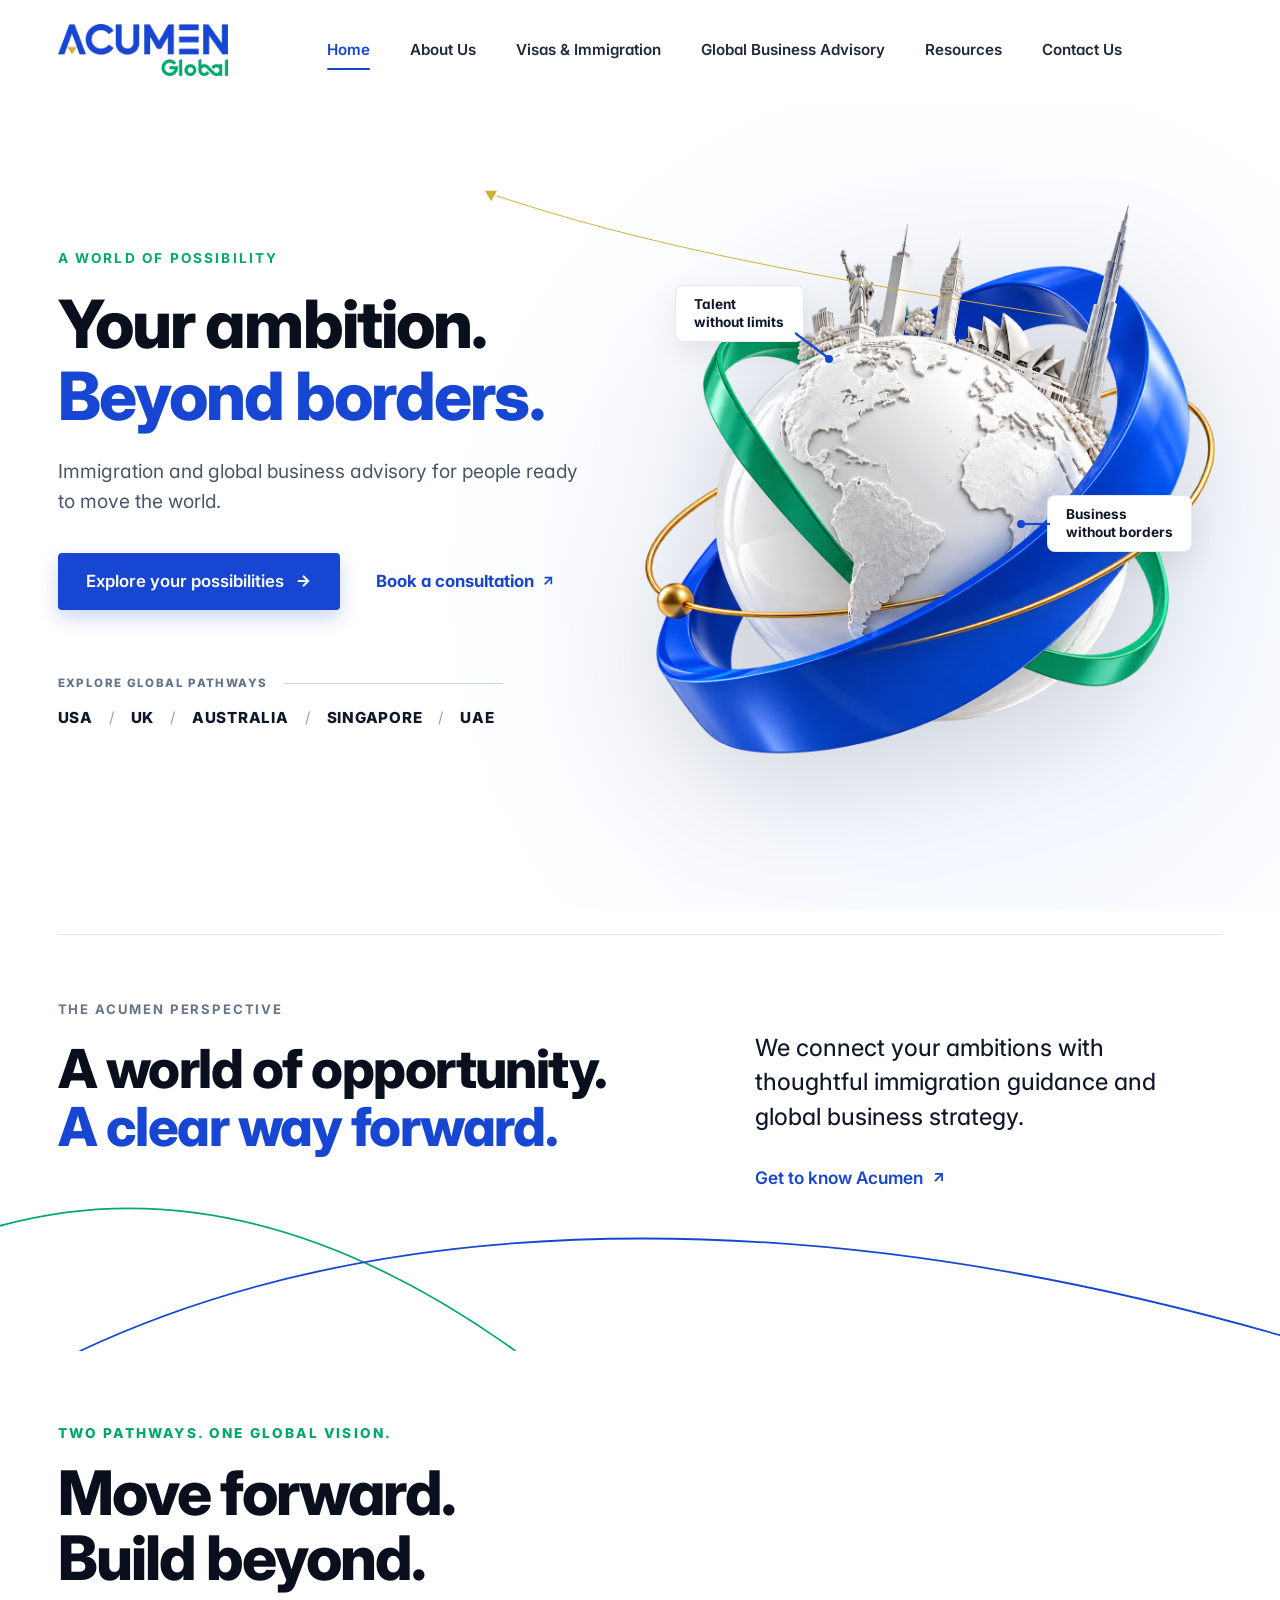
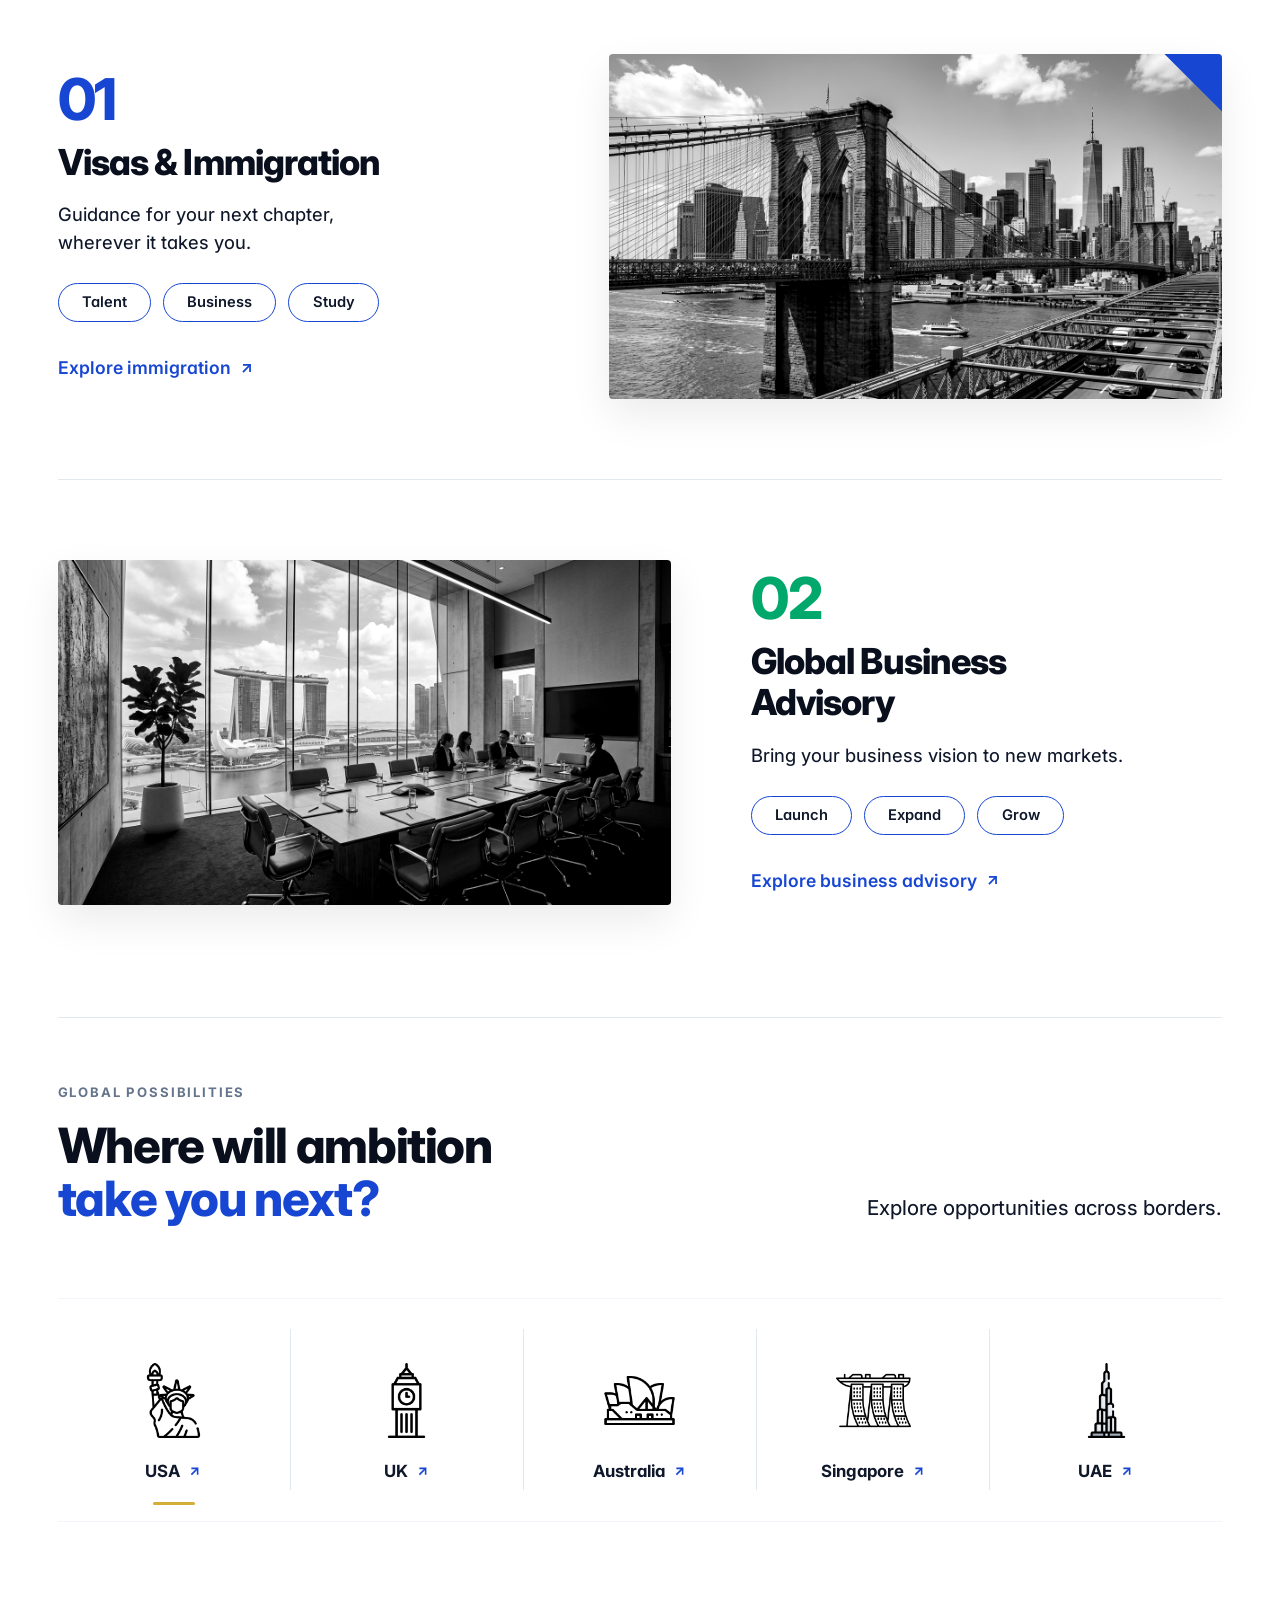
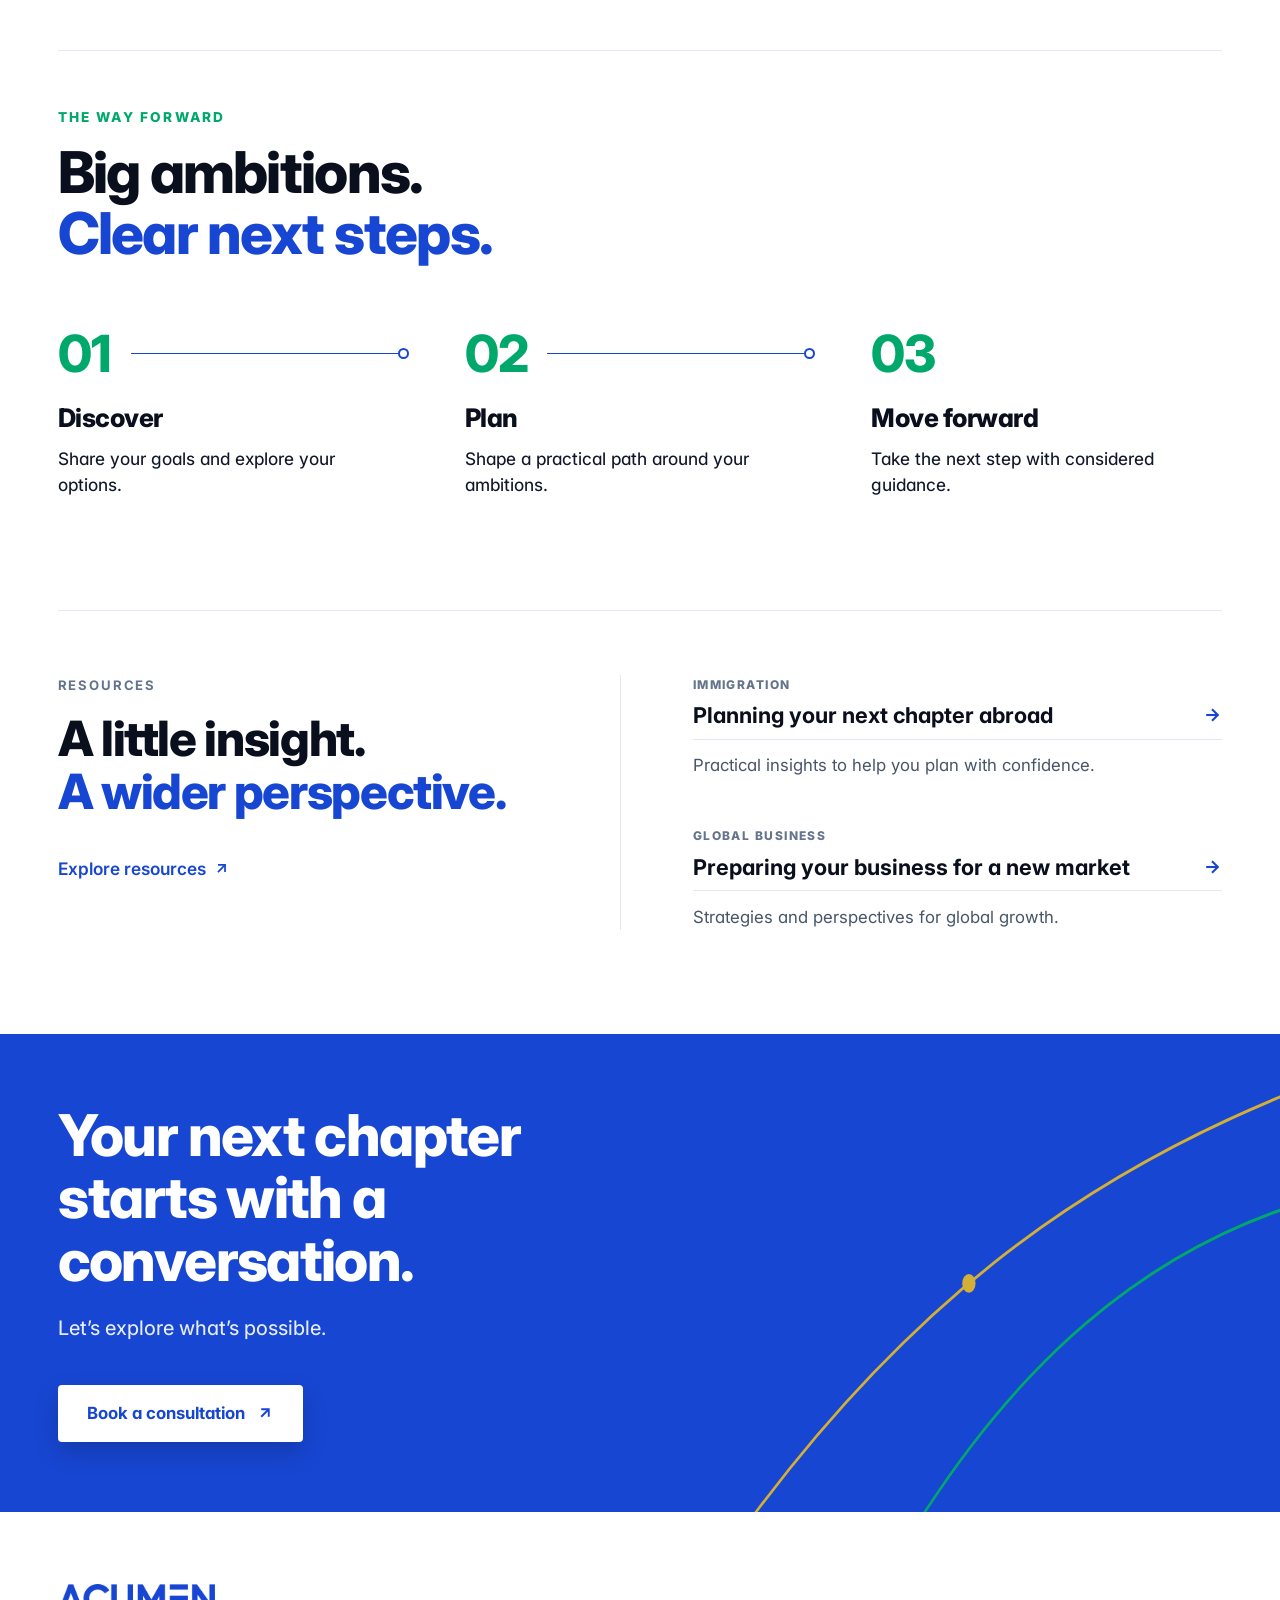
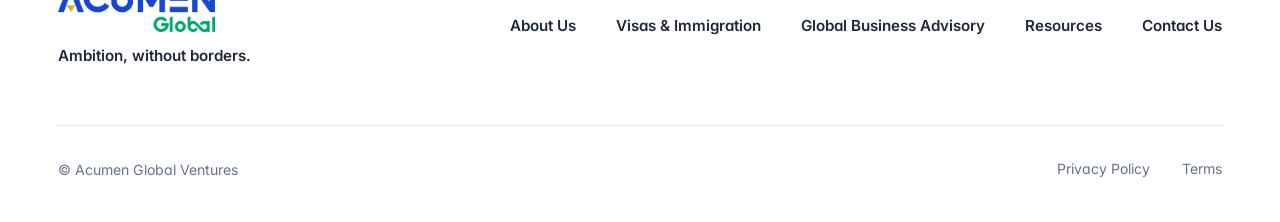
==== index.html @ ffa3aa0e "Complete Visas & Immigration page, About page, and website assets" ====
<!DOCTYPE html>
<html lang="en">
<head>
  <meta charset="UTF-8">
  <meta name="viewport" content="width=device-width, initial-scale=1.0">
  <title>ACUMEN Global | Premium Visa, Immigration & Global Business Advisory</title>
  <meta name="description" content="Acumen Global provides elite immigration law counsel, residency by investment, corporate mobility, and international business expansion advisory across 45+ countries.">
  <meta name="keywords" content="Acumen Global, global immigration, golden visa, investor visa, corporate relocation, international business advisory, company incorporation">
  
  <!-- Favicon -->
  <link rel="icon" type="image/svg+xml" href="logo-primary-2026-09-17.png">
  
  <!-- Stylesheets -->
  <link rel="stylesheet" href="css/style.css">
  <link rel="stylesheet" href="css/components.css">
  <link rel="stylesheet" href="css/responsive.css">
</head>
<body>

  <!-- Main Navigation Header -->
  <header class="navbar">
    <div class="container nav-container">
      <a href="index.html" class="brand-logo" aria-label="Acumen Global Home">
        <img src="logo-primary-2026-09-17.png" alt="ACUMEN Global Logo" width="180" height="52">
      </a>

      <nav class="nav-menu" aria-label="Primary Navigation">
        <a href="index.html" class="nav-link active">Home</a>
        <a href="about.html" class="nav-link">About Us</a>
        <a href="visas.html" class="nav-link">Visas & Immigration</a>
        <a href="business.html" class="nav-link">Global Business Advisory</a>
        <a href="resources.html" class="nav-link">Resources</a>
        <a href="contact.html" class="nav-link">Contact Us</a>
      </nav>

      <button class="mobile-toggle" aria-label="Open Mobile Menu">
        <svg viewBox="0 0 24 24" fill="none" stroke="currentColor" stroke-width="2"><line x1="3" y1="12" x2="21" y2="12"/><line x1="3" y1="6" x2="21" y2="6"/><line x1="3" y1="18" x2="21" y2="18"/></svg>
      </button>
    </div>
  </header>

  <!-- Mobile Navigation Drawer -->
  <div class="mobile-drawer-overlay"></div>
  <aside class="mobile-drawer" aria-label="Mobile Navigation Drawer">
    <div>
      <div class="mobile-drawer-header">
        <img src="logo-primary-2026-09-17.png" alt="Acumen Global" style="height: 42px;">
        <button class="mobile-drawer-close" aria-label="Close Menu" style="background:none; border:none; cursor:pointer; font-size: 1.5rem;">✕</button>
      </div>
      <nav class="mobile-nav-links">
        <a href="index.html" class="mobile-nav-link active">Home</a>
        <a href="about.html" class="mobile-nav-link">About Us</a>
        <a href="visas.html" class="mobile-nav-link">Visas & Immigration</a>
        <a href="business.html" class="mobile-nav-link">Global Business Advisory</a>
        <a href="resources.html" class="mobile-nav-link">Resources (Blog & FAQ)</a>
        <a href="contact.html" class="mobile-nav-link">Contact Us</a>
      </nav>
    </div>
    <div>
      <a href="visas.html#assessment" class="btn btn-outline btn-block" style="margin-bottom: 0.75rem;">Check Eligibility</a>
      <button class="btn btn-primary btn-block" data-modal-target="modal-consultation">Book Consultation</button>
    </div>
  </aside>

  <!-- HERO SECTION (EXACT REFERENCE REPLICA) -->
  <section class="hero-exact">
    <div class="container">
      <div class="hero-exact-grid">
        
        <!-- Left Content -->
        <div class="hero-left-content">
          <span class="hero-tagline-kicker">A WORLD OF POSSIBILITY</span>
          
          <h1 class="hero-main-heading">
            Your ambition.<br>
            <span class="text-blue">Beyond borders.</span>
          </h1>
          
          <p class="hero-subtext">
            Immigration and global business advisory for people ready to move the world.
          </p>

          <div class="hero-buttons-row">
            <a href="visas.html" class="btn-hero-solid">
              Explore your possibilities
              <svg viewBox="0 0 24 24" fill="none" stroke="currentColor" stroke-width="2.5"><path d="M5 12h14"/><path d="m12 5 7 7-7 7"/></svg>
            </a>
            <a href="#" data-modal-target="modal-consultation" class="btn-hero-text-link">
              Book a consultation
              <svg viewBox="0 0 24 24" fill="none" stroke="currentColor" stroke-width="2.5"><line x1="7" y1="17" x2="17" y2="7"/><polyline points="7 7 17 7 17 17"/></svg>
            </a>
          </div>

          <div class="hero-pathways-bar">
            <div class="pathways-title-line">
              <span>EXPLORE GLOBAL PATHWAYS</span>
              <div class="line"></div>
            </div>
            <div class="pathways-country-list">
              <span>USA</span>
              <span class="slash">/</span>
              <span>UK</span>
              <span class="slash">/</span>
              <span>AUSTRALIA</span>
              <span class="slash">/</span>
              <span>SINGAPORE</span>
              <span class="slash">/</span>
              <span>UAE</span>
            </div>
          </div>
        </div>

        <!-- Right 3D Visual with Exact Connected Callout Badges & Golden Swoosh -->
        <div class="hero-visual-col">
          <div class="hero-globe-wrapper">

            <!-- Golden Orbit Swoosh Line & Marker Triangle -->
            <svg class="globe-golden-swoosh" viewBox="0 0 800 700" fill="none" xmlns="http://www.w3.org/2000/svg">
              <polygon points="12,18 28,18 20,32" fill="#D4AF37"/>
              <path d="M 28 25 C 180 75, 360 120, 780 185" stroke="#D4AF37" stroke-width="1.3" stroke-linecap="round" fill="none"/>
            </svg>

            <!-- Top Badge: Talent without limits -->
            <div class="callout-badge top-talent">
              <div class="badge-text">
                <span>Talent</span>
                <span>without limits</span>
              </div>
              <!-- Blue Connector Line with Pointing Dot -->
              <svg class="badge-line-svg top-line" viewBox="0 0 44 36" fill="none">
                <path d="M0 2 L32 26" stroke="#1746D2" stroke-width="2.2"/>
                <circle cx="34" cy="28" r="4" fill="#1746D2"/>
              </svg>
            </div>

            <!-- Main 3D Globe Image -->
            <img src="hero section.png" alt="Acumen Global - 3D Landmarks & Mobility Globe" class="hero-visual-globe-img">

            <!-- Right Badge: Business without borders -->
            <div class="callout-badge right-business">
              <!-- Blue Connector Line with Pointing Dot -->
              <svg class="badge-line-svg right-line" viewBox="0 0 36 20" fill="none">
                <path d="M34 10 L8 10" stroke="#1746D2" stroke-width="2.2"/>
                <circle cx="5" cy="10" r="4" fill="#1746D2"/>
              </svg>
              <div class="badge-text">
                <span>Business</span>
                <span>without borders</span>
              </div>
            </div>

          </div>
        </div>

      </div>
    </div>
  </section>

  <!-- SECTION: THE ACUMEN PERSPECTIVE -->
  <section class="section-perspective">
    <div class="container">
      
      <!-- Top Subtle Divider Line -->
      <div class="perspective-divider"></div>

      <div class="perspective-grid">
        <!-- Left Content -->
        <div class="perspective-left">
          <span class="perspective-kicker">THE ACUMEN PERSPECTIVE</span>
          <h2 class="perspective-heading">
            A world of opportunity.<br>
            <span class="text-blue">A clear way forward.</span>
          </h2>
        </div>

        <!-- Right Content -->
        <div class="perspective-right">
          <p class="perspective-subtext">
            We connect your ambitions with thoughtful immigration guidance and global business strategy.
          </p>
          <a href="about.html" class="perspective-link">
            Get to know Acumen
            <svg viewBox="0 0 24 24" fill="none" stroke="currentColor" stroke-width="2.5"><line x1="7" y1="17" x2="17" y2="7"/><polyline points="7 7 17 7 17 17"/></svg>
          </a>
        </div>
      </div>

    </div>

    <!-- Bottom Sweeping Orbit Rings SVG Across Full Section -->
    <div class="perspective-orbit-arcs">
      <svg viewBox="0 0 1440 180" fill="none" xmlns="http://www.w3.org/2000/svg" preserveAspectRatio="none">
        <!-- Green Arc sweeping from left edge down to bottom -->
        <path d="M -20 60 C 160 10, 360 40, 580 180" stroke="#00A86B" stroke-width="1.8" stroke-linecap="round" fill="none"/>
        <!-- Blue Arc sweeping in an expansive smooth arch across the whole bottom -->
        <path d="M 90 180 C 450 30, 950 30, 1500 180" stroke="#1746D2" stroke-width="1.8" stroke-linecap="round" fill="none"/>
      </svg>
    </div>
  </section>

  <!-- SECTION: TWO PATHWAYS. ONE GLOBAL VISION. -->
  <section class="section-pathways">
    <div class="container">
      
      <div class="pathways-header">
        <span class="pathways-kicker">TWO PATHWAYS. ONE GLOBAL VISION.</span>
        <h2 class="pathways-main-title">
          Move forward.<br>
          Build beyond.
        </h2>
      </div>

      <!-- Pathway 01: Visas & Immigration -->
      <div class="pathway-row">
        <!-- Left Content -->
        <div class="pathway-content">
          <div class="pathway-num text-blue">01</div>
          <h3 class="pathway-title">Visas & Immigration</h3>
          <p class="pathway-desc">
            Guidance for your next chapter,<br>
            wherever it takes you.
          </p>
          
          <div class="pathway-pills">
            <span class="pathway-pill">Talent</span>
            <span class="pathway-pill">Business</span>
            <span class="pathway-pill">Study</span>
          </div>

          <a href="visas.html" class="pathway-link">
            Explore immigration
            <svg viewBox="0 0 24 24" fill="none" stroke="currentColor" stroke-width="2.5"><line x1="7" y1="17" x2="17" y2="7"/><polyline points="7 7 17 7 17 17"/></svg>
          </a>
        </div>

        <!-- Right Image with Blue Corner Triangle -->
        <div class="pathway-visual">
          <div class="pathway-image-box">
            <img src="pathway-visas.jpg" alt="Visas & Immigration - Brooklyn Bridge New York City" class="pathway-img">
            <div class="corner-triangle-blue"></div>
          </div>
        </div>
      </div>

      <!-- Subtle Middle Divider Line -->
      <div class="pathway-divider-line"></div>

      <!-- Pathway 02: Global Business Advisory -->
      <div class="pathway-row pathway-row-reverse">
        <!-- Left Image -->
        <div class="pathway-visual">
          <div class="pathway-image-box">
            <img src="pathway-business.jpg" alt="Global Business Advisory - Modern Corporate Boardroom Overlooking Singapore" class="pathway-img">
          </div>
        </div>

        <!-- Right Content -->
        <div class="pathway-content">
          <div class="pathway-num text-green">02</div>
          <h3 class="pathway-title">Global Business<br>Advisory</h3>
          <p class="pathway-desc">
            Bring your business vision to new markets.
          </p>
          
          <div class="pathway-pills">
            <span class="pathway-pill">Launch</span>
            <span class="pathway-pill">Expand</span>
            <span class="pathway-pill">Grow</span>
          </div>

          <a href="business.html" class="pathway-link">
            Explore business advisory
            <svg viewBox="0 0 24 24" fill="none" stroke="currentColor" stroke-width="2.5"><line x1="7" y1="17" x2="17" y2="7"/><polyline points="7 7 17 7 17 17"/></svg>
          </a>
        </div>
      </div>

    </div>
  </section>

  <!-- SECTION: GLOBAL POSSIBILITIES -->
  <section class="section-possibilities">
    <div class="container">
      
      <!-- Top Subtle Divider Line -->
      <div class="possibilities-top-divider"></div>

      <!-- Header Row -->
      <div class="possibilities-header-grid">
        <div class="possibilities-header-left">
          <span class="possibilities-kicker">GLOBAL POSSIBILITIES</span>
          <h2 class="possibilities-title">
            Where will ambition<br>
            <span class="text-blue">take you next?</span>
          </h2>
        </div>
        <div class="possibilities-header-right">
          <p class="possibilities-subtext">
            Explore opportunities across borders.
          </p>
        </div>
      </div>      <!-- Landmarks 5-Column Grid with Vertical Dividers -->
      <div class="landmarks-grid">
        
        <!-- Landmark 1: USA -->
        <a href="visas.html" class="landmark-card active">
          <div class="landmark-icon-wrap">
            <img src="statue-of-liberty.png" alt="USA Landmark - Statue of Liberty" class="landmark-img">
          </div>
          <div class="landmark-name-row">
            <span class="landmark-name">USA</span>
            <svg class="landmark-arrow" viewBox="0 0 24 24" fill="none" stroke="currentColor" stroke-width="2.5"><line x1="7" y1="17" x2="17" y2="7"/><polyline points="7 7 17 7 17 17"/></svg>
          </div>
          <div class="landmark-active-bar"></div>
        </a>

        <div class="landmark-divider"></div>

        <!-- Landmark 2: UK -->
        <a href="visas.html" class="landmark-card">
          <div class="landmark-icon-wrap">
            <img src="big-ben (1).png" alt="UK Landmark - Big Ben" class="landmark-img">
          </div>
          <div class="landmark-name-row">
            <span class="landmark-name">UK</span>
            <svg class="landmark-arrow" viewBox="0 0 24 24" fill="none" stroke="currentColor" stroke-width="2.5"><line x1="7" y1="17" x2="17" y2="7"/><polyline points="7 7 17 7 17 17"/></svg>
          </div>
        </a>

        <div class="landmark-divider"></div>

        <!-- Landmark 3: Australia -->
        <a href="visas.html" class="landmark-card">
          <div class="landmark-icon-wrap">
            <img src="building.png" alt="Australia Landmark - Sydney Opera House" class="landmark-img">
          </div>
          <div class="landmark-name-row">
            <span class="landmark-name">Australia</span>
            <svg class="landmark-arrow" viewBox="0 0 24 24" fill="none" stroke="currentColor" stroke-width="2.5"><line x1="7" y1="17" x2="17" y2="7"/><polyline points="7 7 17 7 17 17"/></svg>
          </div>
        </a>

        <div class="landmark-divider"></div>

        <!-- Landmark 4: Singapore -->
        <a href="visas.html" class="landmark-card">
          <div class="landmark-icon-wrap">
            <img src="marina-bay-sands.png" alt="Singapore Landmark - Marina Bay Sands" class="landmark-img">
          </div>
          <div class="landmark-name-row">
            <span class="landmark-name">Singapore</span>
            <svg class="landmark-arrow" viewBox="0 0 24 24" fill="none" stroke="currentColor" stroke-width="2.5"><line x1="7" y1="17" x2="17" y2="7"/><polyline points="7 7 17 7 17 17"/></svg>
          </div>
        </a>

        <div class="landmark-divider"></div>

        <!-- Landmark 5: UAE -->
        <a href="visas.html" class="landmark-card">
          <div class="landmark-icon-wrap">
            <img src="burj-khalifa.png" alt="UAE Landmark - Burj Khalifa" class="landmark-img">
          </div>
          <div class="landmark-name-row">
            <span class="landmark-name">UAE</span>
            <svg class="landmark-arrow" viewBox="0 0 24 24" fill="none" stroke="currentColor" stroke-width="2.5"><line x1="7" y1="17" x2="17" y2="7"/><polyline points="7 7 17 7 17 17"/></svg>
          </div>
        </a>

      </div>

    </div>
  </section>

  <!-- SECTION: THE WAY FORWARD -->
  <section class="section-wayforward">
    <div class="container">
      
      <!-- Top Subtle Divider Line -->
      <div class="wayforward-top-divider"></div>

      <div class="wayforward-header">
        <span class="wayforward-kicker">THE WAY FORWARD</span>
        <h2 class="wayforward-title">
          Big ambitions.<br>
          <span class="text-blue">Clear next steps.</span>
        </h2>
      </div>

      <!-- 3-Step Process Timeline Grid -->
      <div class="steps-grid">
        
        <!-- Step 01: Discover -->
        <div class="step-card">
          <div class="step-top-row">
            <div class="step-num">01</div>
            <div class="step-connector">
              <div class="connector-line"></div>
              <div class="connector-dot"></div>
            </div>
          </div>
          <h3 class="step-title">Discover</h3>
          <p class="step-desc">Share your goals and explore your options.</p>
        </div>

        <!-- Step 02: Plan -->
        <div class="step-card">
          <div class="step-top-row">
            <div class="step-num">02</div>
            <div class="step-connector">
              <div class="connector-line"></div>
              <div class="connector-dot"></div>
            </div>
          </div>
          <h3 class="step-title">Plan</h3>
          <p class="step-desc">Shape a practical path around your ambitions.</p>
        </div>

        <!-- Step 03: Move forward -->
        <div class="step-card">
          <div class="step-top-row">
            <div class="step-num">03</div>
          </div>
          <h3 class="step-title">Move forward</h3>
          <p class="step-desc">Take the next step with considered guidance.</p>
        </div>

      </div>

    </div>
  </section>

  <!-- SECTION: RESOURCES -->
  <section class="section-resources">
    <div class="container">
      
      <!-- Top Subtle Divider Line -->
      <div class="resources-top-divider"></div>

      <div class="resources-grid">
        
        <!-- Left Content -->
        <div class="resources-left">
          <span class="resources-kicker">RESOURCES</span>
          <h2 class="resources-title">
            A little insight.<br>
            <span class="text-blue">A wider perspective.</span>
          </h2>
          <a href="resources.html" class="resources-link">
            Explore resources
            <svg viewBox="0 0 24 24" fill="none" stroke="currentColor" stroke-width="2.5"><line x1="7" y1="17" x2="17" y2="7"/><polyline points="7 7 17 7 17 17"/></svg>
          </a>
        </div>

        <!-- Right Content: 2 Featured Resources with Dividers -->
        <div class="resources-right">
          
          <!-- Resource 1 -->
          <a href="resources.html" class="resource-article-card">
            <span class="resource-item-tag">IMMIGRATION</span>
            <div class="resource-item-head">
              <h3 class="resource-item-title">Planning your next chapter abroad</h3>
              <svg class="resource-arrow-icon" viewBox="0 0 24 24" fill="none" stroke="currentColor" stroke-width="2.5"><line x1="5" y1="12" x2="19" y2="12"/><polyline points="12 5 19 12 12 19"/></svg>
            </div>
            <div class="resource-item-divider"></div>
            <p class="resource-item-desc">Practical insights to help you plan with confidence.</p>
          </a>

          <!-- Resource 2 -->
          <a href="resources.html" class="resource-article-card">
            <span class="resource-item-tag">GLOBAL BUSINESS</span>
            <div class="resource-item-head">
              <h3 class="resource-item-title">Preparing your business for a new market</h3>
              <svg class="resource-arrow-icon" viewBox="0 0 24 24" fill="none" stroke="currentColor" stroke-width="2.5"><line x1="5" y1="12" x2="19" y2="12"/><polyline points="12 5 19 12 12 19"/></svg>
            </div>
            <div class="resource-item-divider"></div>
            <p class="resource-item-desc">Strategies and perspectives for global growth.</p>
          </a>

        </div>

      </div>

    </div>
  </section>

  <!-- SECTION: CTA BANNER (YOUR NEXT CHAPTER) -->
  <section class="section-cta-banner">
    <!-- Sweeping Orbit Graphic Across Full Banner -->
    <div class="cta-banner-arcs">
      <svg viewBox="0 0 1440 380" fill="none" xmlns="http://www.w3.org/2000/svg" preserveAspectRatio="none">
        <!-- Golden Orbit Arc with Node Dot -->
        <path d="M 850 380 C 1020 220, 1200 120, 1440 50" stroke="#D4AF37" stroke-width="2.5" stroke-linecap="round" fill="none"/>
        <circle cx="1090" cy="198" r="7.5" fill="#D4AF37"/>
        <!-- Emerald Green Orbit Arc -->
        <path d="M 1040 380 C 1150 260, 1280 180, 1440 140" stroke="#00A86B" stroke-width="2.5" stroke-linecap="round" fill="none"/>
      </svg>

    </div>

    <div class="container">
      <div class="cta-banner-content">
        <h2 class="cta-banner-heading">
          Your next chapter<br>
          starts with a conversation.
        </h2>
        <p class="cta-banner-subtext">
          Let’s explore what’s possible.
        </p>
        <a href="#" data-modal-target="modal-consultation" class="btn-cta-white">
          Book a consultation
          <svg viewBox="0 0 24 24" fill="none" stroke="currentColor" stroke-width="2.5"><line x1="7" y1="17" x2="17" y2="7"/><polyline points="7 7 17 7 17 17"/></svg>
        </a>
      </div>
    </div>
  </section>

  <!-- SITE FOOTER (EXACT MATCHING DESIGN) -->
  <footer class="site-footer-exact">
    <div class="container">
      
      <!-- Top Row: Logo & Navigation Links -->
      <div class="footer-exact-top">
        <div class="footer-exact-brand">
          <a href="index.html" class="footer-exact-logo" aria-label="Acumen Global Home">
            <img src="logo-primary-2026-09-17.png" alt="ACUMEN Global Logo" width="165" height="48">
          </a>
          <p class="footer-exact-tagline">Ambition, without borders.</p>
        </div>

        <nav class="footer-exact-nav" aria-label="Footer Navigation">
          <a href="about.html">About Us</a>
          <a href="visas.html">Visas & Immigration</a>
          <a href="business.html">Global Business Advisory</a>
          <a href="resources.html">Resources</a>
          <a href="contact.html">Contact Us</a>
        </nav>
      </div>

      <!-- Divider Line -->
      <div class="footer-exact-divider"></div>

      <!-- Bottom Row: Copyright & Legal -->
      <div class="footer-exact-bottom">
        <p class="footer-exact-copy">&copy; Acumen Global Ventures</p>
        <div class="footer-exact-links">
          <a href="#">Privacy Policy</a>
          <a href="#">Terms</a>
        </div>
      </div>

    </div>
  </footer>

  <!-- CONSULTATION MODAL -->
  <div class="modal-overlay" id="modal-consultation" aria-hidden="true">
    <div class="modal-container">
      <button class="modal-close-btn" aria-label="Close modal">
        <svg viewBox="0 0 24 24" fill="none" stroke="currentColor" stroke-width="2.5"><line x1="18" y1="6" x2="6" y2="18"/><line x1="6" y1="6" x2="18" y2="18"/></svg>
      </button>

      <span class="section-subtitle">CONFIDENTIAL SESSION</span>
      <h3 style="margin-bottom: 0.5rem;">Book a Strategy Consultation</h3>
      <p style="margin-bottom: 1.5rem; font-size: 0.95rem;">Connect with our senior partners in London, New York, Dubai, or Singapore.</p>

      <form class="inquiry-form">
        <div class="form-row">
          <div class="form-group">
            <label>Full Name <span class="required">*</span></label>
            <input type="text" class="form-control" placeholder="Johnathan Doe" required>
          </div>
          <div class="form-group">
            <label>Email Address <span class="required">*</span></label>
            <input type="email" class="form-control" placeholder="john@example.com" required>
          </div>
        </div>

        <div class="form-row">
          <div class="form-group">
            <label>Phone / WhatsApp <span class="required">*</span></label>
            <input type="tel" class="form-control" placeholder="+1 (555) 000-0000" required>
          </div>
          <div class="form-group">
            <label>Primary Advisory Area <span class="required">*</span></label>
            <select class="form-select" required>
              <option value="">Choose Area</option>
              <option value="visas">Golden Visa / Residency by Investment</option>
              <option value="skilled">Skilled Migration & Permanent Residency</option>
              <option value="corporate">Corporate Intra-Company Transfer</option>
              <option value="incorporation">Global Company Formation</option>
              <option value="tax">Cross-Border Tax & Legal Advisory</option>
            </select>
          </div>
        </div>

        <div class="form-group">
          <label>Target Destination / Jurisdiction</label>
          <input type="text" class="form-control" placeholder="e.g. USA, Canada, UK, UAE, EU, Singapore">
        </div>

        <div class="form-group">
          <label>Summary of Your Objectives</label>
          <textarea class="form-control" rows="3" placeholder="Briefly describe your timeline, profile, or corporate expansion requirements..."></textarea>
        </div>

        <button type="submit" class="btn btn-primary btn-block btn-lg">Confirm & Request Appointment</button>
      </form>
    </div>
  </div>

  <!-- CONFIRMATION MODAL -->
  <div class="modal-overlay" id="modal-confirmation" aria-hidden="true">
    <div class="modal-container text-center" style="max-width: 480px; text-align: center;">
      <button class="modal-close-btn" aria-label="Close modal">
        <svg viewBox="0 0 24 24" fill="none" stroke="currentColor" stroke-width="2.5"><line x1="18" y1="6" x2="6" y2="18"/><line x1="6" y1="6" x2="18" y2="18"/></svg>
      </button>
      <div class="score-circle" style="margin-top: 1rem;">
        <svg viewBox="0 0 24 24" fill="none" stroke="currentColor" stroke-width="3" width="48" height="48"><polyline points="20 6 9 17 4 12"/></svg>
      </div>
      <h3>Request Received</h3>
      <p style="margin: 1rem 0 1.5rem 0;">Thank you! Your confidential advisory request has been dispatched to our legal intake team. A designated partner will reach out within 24 hours.</p>
      <button class="btn btn-primary" data-modal-close>Back to Website</button>
    </div>
  </div>

  <!-- Scripts -->
  <script src="js/main.js"></script>
  <script src="js/eligibility.js"></script>
</body>
</html>
---- css/style.css ----
/* ==========================================================================
   ACUMEN GLOBAL - Core Design System & Master Stylesheet
   ========================================================================== */

@import url('https://fonts.googleapis.com/css2?family=Inter:wght@300;400;500;600;700;800;900&family=Plus+Jakarta+Sans:ital,wght@0,400;0,500;0,600;0,700;0,800;1,400&display=swap');

:root {
  /* Brand Colors */
  --color-primary: #1746D2;
  --color-primary-dark: #0D2C8A;
  --color-primary-light: #3D6CF0;
  --color-primary-subtle: rgba(23, 70, 210, 0.08);
  --color-primary-glow: rgba(23, 70, 210, 0.25);

  --color-accent-green: #00A86B;
  --color-accent-green-dark: #008755;
  --color-accent-green-light: #20C997;
  --color-accent-green-subtle: rgba(0, 168, 107, 0.1);

  --color-accent-gold: #D4AF37;
  --color-accent-gold-dark: #B38E22;
  --color-accent-gold-light: #F4C430;
  --color-accent-gold-subtle: rgba(212, 175, 55, 0.12);

  /* Dark & Neutral Palette */
  --color-dark-900: #060B18;
  --color-dark-800: #0A1128;
  --color-dark-700: #101B3B;
  --color-dark-600: #1C2B54;

  --color-text-main: #0F172A;
  --color-text-muted: #475569;
  --color-text-light: #94A3B8;
  --color-text-white: #FFFFFF;

  --color-bg-body: #FFFFFF;
  --color-bg-white: #FFFFFF;
  --color-bg-alt: #F8FAFC;
  --color-border: #E2E8F0;
  --color-border-subtle: #EDF2F7;

  /* Typography */
  --font-heading: 'Inter', -apple-system, BlinkMacSystemFont, 'Segoe UI', Roboto, 'Plus Jakarta Sans', sans-serif;
  --font-body: 'Inter', -apple-system, BlinkMacSystemFont, 'Segoe UI', Roboto, 'Plus Jakarta Sans', sans-serif;

  /* Shadows */
  --shadow-sm: 0 2px 8px rgba(10, 17, 40, 0.04);
  --shadow-md: 0 8px 24px rgba(10, 17, 40, 0.08);
  --shadow-lg: 0 16px 40px rgba(10, 17, 40, 0.12);
  --shadow-xl: 0 24px 60px rgba(10, 17, 40, 0.16);
  --shadow-brand: 0 12px 30px rgba(23, 70, 210, 0.28);
  --shadow-gold: 0 12px 30px rgba(212, 175, 55, 0.25);
  --shadow-green: 0 12px 30px rgba(0, 168, 107, 0.25);

  /* Glassmorphism */
  --glass-bg: rgba(255, 255, 255, 0.82);
  --glass-border: rgba(255, 255, 255, 0.5);
  --glass-blur: blur(16px);
  --glass-dark-bg: rgba(10, 17, 40, 0.85);

  /* Layout */
  --container-max: 1280px;
  --radius-sm: 8px;
  --radius-md: 14px;
  --radius-lg: 20px;
  --radius-xl: 28px;
  --radius-full: 9999px;

  /* Transitions */
  --transition-fast: 0.2s cubic-bezier(0.4, 0, 0.2, 1);
  --transition-normal: 0.35s cubic-bezier(0.4, 0, 0.2, 1);
  --transition-smooth: 0.5s cubic-bezier(0.16, 1, 0.3, 1);
}

/* Base Reset */
*, *::before, *::after {
  margin: 0;
  padding: 0;
  box-sizing: border-box;
}

html {
  font-size: 16px;
  scroll-behavior: smooth;
  -webkit-font-smoothing: antialiased;
  -moz-osx-font-smoothing: grayscale;
  text-rendering: optimizeLegibility;
}

body {
  font-family: var(--font-body);
  color: var(--color-text-main);
  background-color: var(--color-bg-body);
  line-height: 1.6;
  -webkit-font-smoothing: antialiased;
  -moz-osx-font-smoothing: grayscale;
  text-rendering: optimizeLegibility;
  font-feature-settings: "cv02", "cv03", "cv04", "cv11";
  overflow-x: hidden;
}

a {
  color: inherit;
  text-decoration: none;
  transition: color var(--transition-fast);
}

img, svg {
  max-width: 100%;
  height: auto;
  display: block;
}

ul, ol {
  list-style: none;
}

button, input, select, textarea {
  font-family: inherit;
  font-size: inherit;
  outline: none;
  border: none;
}

/* Typography Hierarchy */
h1, h2, h3, h4, h5, h6 {
  font-family: var(--font-heading);
  color: var(--color-dark-800);
  line-height: 1.2;
  font-weight: 700;
}

h1 { font-size: clamp(2.5rem, 5vw, 4rem); font-weight: 800; letter-spacing: -0.02em; }
h2 { font-size: clamp(2rem, 3.5vw, 2.75rem); font-weight: 700; letter-spacing: -0.015em; }
h3 { font-size: clamp(1.35rem, 2vw, 1.75rem); font-weight: 700; }
h4 { font-size: 1.25rem; font-weight: 600; }
h5 { font-size: 1.1rem; font-weight: 600; }
h6 { font-size: 0.95rem; font-weight: 600; text-transform: uppercase; letter-spacing: 0.05em; }

p {
  color: var(--color-text-muted);
  font-size: 1.05rem;
  line-height: 1.7;
}

.text-gradient {
  background: linear-gradient(135deg, var(--color-primary) 0%, #0077FE 50%, var(--color-accent-green) 100%);
  -webkit-background-clip: text;
  -webkit-text-fill-color: transparent;
  background-clip: text;
}

.text-gold-gradient {
  background: linear-gradient(135deg, #B38E22 0%, #E5C158 50%, #B38E22 100%);
  -webkit-background-clip: text;
  -webkit-text-fill-color: transparent;
  background-clip: text;
}

/* Container */
.container {
  width: 100%;
  max-width: var(--container-max);
  margin: 0 auto;
  padding: 0 1.5rem;
}

.container-narrow {
  max-width: 960px;
}

/* Sections */
.section {
  padding: 6rem 0;
  position: relative;
}

.section-sm {
  padding: 4rem 0;
}

.section-dark {
  background: var(--color-dark-900);
  color: var(--color-text-white);
}

.section-dark h1,
.section-dark h2,
.section-dark h3,
.section-dark h4 {
  color: var(--color-text-white);
}

.section-dark p {
  color: #A0AEC0;
}

.section-title-wrap {
  text-align: center;
  max-width: 720px;
  margin: 0 auto 3.5rem auto;
}

.section-title-wrap.text-left {
  text-align: left;
  margin: 0 0 3rem 0;
}

.section-subtitle {
  display: inline-flex;
  align-items: center;
  gap: 0.5rem;
  padding: 0.35rem 1rem;
  background: var(--color-primary-subtle);
  color: var(--color-primary);
  font-size: 0.85rem;
  font-weight: 700;
  text-transform: uppercase;
  letter-spacing: 0.08em;
  border-radius: var(--radius-full);
  margin-bottom: 1rem;
  border: 1px solid rgba(23, 70, 210, 0.15);
}

.section-subtitle.accent-green {
  background: var(--color-accent-green-subtle);
  color: var(--color-accent-green);
  border-color: rgba(0, 168, 107, 0.2);
}

.section-subtitle.accent-gold {
  background: var(--color-accent-gold-subtle);
  color: #97740C;
  border-color: rgba(212, 175, 55, 0.3);
}

.section-dark .section-subtitle {
  background: rgba(23, 70, 210, 0.25);
  color: #6EA8FE;
  border-color: rgba(110, 168, 254, 0.3);
}

/* ==========================================================================
   NAVIGATION BAR
   ========================================================================== */

.top-bar {
  background: var(--color-dark-900);
  color: #CCD6E8;
  font-size: 0.85rem;
  padding: 0.5rem 0;
  border-bottom: 1px solid rgba(255, 255, 255, 0.08);
}

.top-bar .container {
  display: flex;
  justify-content: space-between;
  align-items: center;
}

.top-bar-left, .top-bar-right {
  display: flex;
  align-items: center;
  gap: 1.5rem;
}

.top-bar-item {
  display: inline-flex;
  align-items: center;
  gap: 0.45rem;
}

.top-bar-item svg {
  width: 15px;
  height: 15px;
  stroke: var(--color-accent-green);
}

.top-bar-item a:hover {
  color: var(--color-text-white);
}

/* ==========================================================================
   NAVIGATION BAR (EXACT REFERENCE DESIGN)
   ========================================================================== */

.navbar {
  position: relative;
  z-index: 1000;
  background: #FFFFFF;
  padding: 1.5rem 0;
  transition: all var(--transition-normal);
}

.navbar .nav-container {
  width: 100%;
  max-width: 100%;
  padding: 0 clamp(1.5rem, 4.5vw, 5.5rem);
  display: flex;
  justify-content: space-between;
  align-items: center;
}

.brand-logo {
  display: flex;
  align-items: center;
}

.brand-logo img {
  height: 52px;
  width: auto;
  object-fit: contain;
}

.nav-menu {
  display: flex;
  align-items: center;
  gap: 2.5rem;
}

.nav-link {
  font-family: var(--font-heading);
  font-weight: 600;
  font-size: 0.95rem;
  color: #1E293B;
  position: relative;
  padding: 0.25rem 0;
  transition: color var(--transition-fast);
}

.nav-link::after {
  content: '';
  position: absolute;
  bottom: -4px;
  left: 0;
  width: 0%;
  height: 2.5px;
  background: var(--color-primary);
  border-radius: 2px;
  transition: width var(--transition-normal);
}

.nav-link:hover {
  color: var(--color-primary);
}

.nav-link.active {
  color: var(--color-primary);
}

.nav-link.active::after {
  width: 100%;
}

/* ==========================================================================
   HERO SECTION (FULL SCREEN WIDTH REPLICA)
   ========================================================================== */

.hero-exact {
  position: relative;
  background: radial-gradient(circle at 75% 60%, #EBF2FE 0%, #FFFFFF 50%);
  min-height: calc(100vh - 90px);
  width: 100%;
  display: flex;
  align-items: center;
  padding: 1rem 0 3rem 0;
  overflow: hidden;
}

.hero-exact .container {
  width: 100%;
  max-width: 100%;
  padding: 0 clamp(1.5rem, 4.5vw, 5.5rem);
}

.hero-exact-grid {
  display: grid;
  grid-template-columns: 1fr 1.15fr;
  gap: 2.5rem;
  align-items: center;
  position: relative;
  width: 100%;
}

.hero-left-content {
  position: relative;
  z-index: 10;
  max-width: 620px;
}

.hero-tagline-kicker {
  color: #00A86B;
  font-family: var(--font-heading);
  font-size: 0.85rem;
  font-weight: 700;
  letter-spacing: 0.16em;
  text-transform: uppercase;
  margin-bottom: 1.25rem;
  display: block;
}

.hero-main-heading {
  font-family: var(--font-heading);
  font-size: clamp(3.2rem, 5.2vw, 4.75rem);
  font-weight: 800;
  line-height: 1.08;
  letter-spacing: -0.028em;
  color: #0A0F1D;
  margin-bottom: 1.5rem;
}

.hero-main-heading .text-blue {
  color: #1746D2;
}

.hero-subtext {
  font-size: 1.2rem;
  font-weight: 400;
  color: #475569;
  line-height: 1.55;
  margin-bottom: 2.25rem;
  max-width: 520px;
}

.hero-buttons-row {
  display: flex;
  align-items: center;
  gap: 2.25rem;
  margin-bottom: 4rem;
}

.btn-hero-solid {
  display: inline-flex;
  align-items: center;
  gap: 0.65rem;
  background: #1746D2;
  color: #FFFFFF;
  font-family: var(--font-heading);
  font-weight: 600;
  font-size: 1.05rem;
  padding: 0.95rem 1.75rem;
  border-radius: 4px;
  text-decoration: none;
  transition: all var(--transition-fast);
  box-shadow: 0 8px 20px rgba(23, 70, 210, 0.22);
}

.btn-hero-solid:hover {
  background: #0F33A3;
  transform: translateY(-2px);
  box-shadow: 0 12px 28px rgba(23, 70, 210, 0.3);
  color: #FFFFFF;
}

.btn-hero-solid svg {
  width: 18px;
  height: 18px;
  transition: transform var(--transition-fast);
}

.btn-hero-solid:hover svg {
  transform: translateX(4px);
}

.btn-hero-text-link {
  display: inline-flex;
  align-items: center;
  gap: 0.4rem;
  color: #1746D2;
  font-family: var(--font-heading);
  font-weight: 700;
  font-size: 1.05rem;
  text-decoration: none;
  transition: color var(--transition-fast);
  cursor: pointer;
}

.btn-hero-text-link:hover {
  color: #0F33A3;
  text-decoration: underline;
}

.btn-hero-text-link svg {
  width: 16px;
  height: 16px;
}

/* Pathways Bar */
.hero-pathways-bar {
  border-top: none;
  padding-top: 0;
}

.pathways-title-line {
  display: flex;
  align-items: center;
  gap: 1rem;
  margin-bottom: 0.85rem;
}

.pathways-title-line span {
  font-family: var(--font-heading);
  font-size: 0.72rem;
  font-weight: 800;
  color: #64748B;
  letter-spacing: 0.12em;
  text-transform: uppercase;
  white-space: nowrap;
}

.pathways-title-line .line {
  height: 1px;
  background: #CBD5E1;
  width: 220px;
}

.pathways-country-list {
  display: flex;
  align-items: center;
  gap: 1rem;
  font-family: var(--font-heading);
  font-size: 0.95rem;
  font-weight: 800;
  color: #0F172A;
  letter-spacing: 0.05em;
}

.pathways-country-list .slash {
  color: #94A3B8;
  font-weight: 400;
}

/* 3D Visual & Connected Callout Badges */
.hero-visual-col {
  position: relative;
  display: flex;
  justify-content: center;
  align-items: center;
  width: 100%;
}

.hero-globe-wrapper {
  position: relative;
  display: inline-block;
  width: 100%;
  max-width: 760px;
}

.globe-golden-swoosh {
  position: absolute;
  top: -16%;
  left: -24%;
  width: 125%;
  height: 115%;
  pointer-events: none;
  z-index: 6;
}

.hero-visual-globe-img {
  width: 100%;
  height: auto;
  display: block;
  filter: drop-shadow(0 30px 60px rgba(0, 0, 0, 0.14));
}

/* Callout Badges with Pointer Lines */
.callout-badge {
  position: absolute;
  background: #FFFFFF;
  border-radius: 8px;
  padding: 0.65rem 1.15rem;
  box-shadow: 0 10px 30px rgba(0, 0, 0, 0.08);
  border: 1px solid rgba(226, 232, 240, 0.9);
  font-family: var(--font-heading);
  z-index: 15;
  white-space: nowrap;
}

.callout-badge .badge-text {
  display: flex;
  flex-direction: column;
  gap: 1px;
  font-size: 0.85rem;
  font-weight: 700;
  color: #0F172A;
  line-height: 1.25;
}

/* Top Badge: Talent without limits */
.callout-badge.top-talent {
  top: 14%;
  left: 9%;
}

.badge-line-svg {
  position: absolute;
  pointer-events: none;
}

.badge-line-svg.top-line {
  right: -36px;
  bottom: -26px;
  width: 44px;
  height: 36px;
}

/* Right Badge: Business without borders */
.callout-badge.right-business {
  top: 51%;
  right: 5%;
}

.badge-line-svg.right-line {
  left: -32px;
  top: 50%;
  transform: translateY(-50%);
  width: 36px;
  height: 20px;
}

/* ==========================================================================
   SECTION: THE ACUMEN PERSPECTIVE
   ========================================================================== */

.section-perspective {
  position: relative;
  background: #FFFFFF;
  padding: 1.5rem 0 10rem 0;
  overflow: hidden;
}

.section-perspective .container {
  width: 100%;
  max-width: 100%;
  padding: 0 clamp(1.5rem, 4.5vw, 5.5rem);
  position: relative;
  z-index: 2;
}

.perspective-divider {
  width: 100%;
  height: 1px;
  background: #E2E8F0;
  margin-bottom: 4rem;
}

.perspective-grid {
  display: grid;
  grid-template-columns: 1.15fr 0.85fr;
  gap: 4rem;
  align-items: flex-start;
  position: relative;
  z-index: 2;
}

.perspective-left {
  max-width: 680px;
}

.perspective-kicker {
  font-family: var(--font-heading);
  font-size: 0.82rem;
  font-weight: 700;
  letter-spacing: 0.14em;
  text-transform: uppercase;
  color: #64748B;
  display: block;
  margin-bottom: 1.25rem;
}

.perspective-heading {
  font-family: var(--font-heading);
  font-size: clamp(2.4rem, 4.2vw, 3.85rem);
  font-weight: 800;
  line-height: 1.08;
  letter-spacing: -0.028em;
  color: #0A0F1D;
}

.perspective-heading .text-blue {
  color: #1746D2;
}

.perspective-right {
  max-width: 540px;
  padding-top: 2rem;
}

.perspective-subtext {
  font-family: var(--font-heading);
  font-size: clamp(1.2rem, 1.85vw, 1.6rem);
  font-weight: 450;
  color: #0F172A;
  line-height: 1.45;
  margin-bottom: 1.85rem;
}

.perspective-link {
  display: inline-flex;
  align-items: center;
  gap: 0.45rem;
  color: #1746D2;
  font-family: var(--font-heading);
  font-weight: 600;
  font-size: 1.08rem;
  text-decoration: none;
  transition: all var(--transition-fast);
}

.perspective-link:hover {
  color: #0D2C8A;
  transform: translateX(3px);
}

.perspective-link svg {
  width: 17px;
  height: 17px;
}

.perspective-orbit-arcs {
  position: absolute;
  bottom: 0;
  left: 0;
  right: 0;
  width: 100%;
  height: 180px;
  pointer-events: none;
  z-index: 1;
  overflow: hidden;
}

.perspective-orbit-arcs svg {
  width: 100%;
  height: 100%;
  display: block;
}

/* ==========================================================================
   SECTION: TWO PATHWAYS. ONE GLOBAL VISION.
   ========================================================================== */

.section-pathways {
  position: relative;
  background: #FFFFFF;
  padding: 4.5rem 0 5.5rem 0;
}

.section-pathways .container {
  width: 100%;
  max-width: 100%;
  padding: 0 clamp(1.5rem, 4.5vw, 5.5rem);
}

.pathways-header {
  margin-bottom: 4rem;
}

.pathways-kicker {
  color: #00A86B;
  font-family: var(--font-heading);
  font-size: 0.85rem;
  font-weight: 800;
  letter-spacing: 0.16em;
  text-transform: uppercase;
  display: block;
  margin-bottom: 1rem;
}

.pathways-main-title {
  font-family: var(--font-heading);
  font-size: clamp(2.8rem, 4.8vw, 4.25rem);
  font-weight: 800;
  line-height: 1.05;
  letter-spacing: -0.03em;
  color: #0A0F1D;
}

.pathway-row {
  display: grid;
  grid-template-columns: 1fr 1.3fr;
  gap: 5rem;
  align-items: center;
}

.pathway-row-reverse {
  grid-template-columns: 1.3fr 1fr;
}

.pathway-content {
  max-width: 540px;
}

.pathway-num {
  font-family: var(--font-heading);
  font-size: clamp(3.2rem, 4.5vw, 4.2rem);
  font-weight: 800;
  line-height: 1;
  margin-bottom: 0.85rem;
  letter-spacing: -0.02em;
}

.pathway-num.text-blue {
  color: #1746D2;
}

.pathway-num.text-green {
  color: #00A86B;
}

.pathway-title {
  font-family: var(--font-heading);
  font-size: clamp(2rem, 2.8vw, 2.75rem);
  font-weight: 800;
  line-height: 1.15;
  color: #0A0F1D;
  letter-spacing: -0.025em;
  margin-bottom: 1.15rem;
}

.pathway-desc {
  font-family: var(--font-heading);
  font-size: 1.15rem;
  line-height: 1.5;
  color: #0F172A;
  font-weight: 450;
  margin-bottom: 1.65rem;
}

.pathway-pills {
  display: flex;
  align-items: center;
  gap: 0.75rem;
  flex-wrap: wrap;
  margin-bottom: 2rem;
}

.pathway-pill {
  display: inline-flex;
  align-items: center;
  justify-content: center;
  padding: 0.42rem 1.45rem;
  border-radius: 9999px;
  border: 1.5px solid #1746D2;
  color: #0F172A;
  font-family: var(--font-heading);
  font-size: 0.92rem;
  font-weight: 600;
  background: #FFFFFF;
  transition: all var(--transition-fast);
  cursor: default;
}

.pathway-pill:hover {
  background: #1746D2;
  color: #FFFFFF;
}

.pathway-link {
  display: inline-flex;
  align-items: center;
  gap: 0.45rem;
  color: #1746D2;
  font-family: var(--font-heading);
  font-weight: 600;
  font-size: 1.1rem;
  text-decoration: none;
  transition: all var(--transition-fast);
}

.pathway-link:hover {
  color: #0D2C8A;
  transform: translateX(3px);
}

.pathway-link svg {
  width: 17px;
  height: 17px;
}

.pathway-visual {
  width: 100%;
}

.pathway-image-box {
  position: relative;
  border-radius: 4px;
  overflow: hidden;
  box-shadow: 0 16px 40px rgba(0, 0, 0, 0.08);
}

.pathway-img {
  width: 100%;
  height: auto;
  aspect-ratio: 16 / 9;
  object-fit: cover;
  display: block;
  filter: grayscale(100%) contrast(108%);
  transition: transform var(--transition-normal);
}

.pathway-image-box:hover .pathway-img {
  transform: scale(1.02);
}

.corner-triangle-blue {
  position: absolute;
  top: 0;
  right: 0;
  width: 58px;
  height: 58px;
  background: #1746D2;
  clip-path: polygon(0 0, 100% 0, 100% 100%);
  z-index: 2;
}

.pathway-divider-line {
  width: 100%;
  height: 1px;
  background: #E2E8F0;
  margin: 5rem 0;
}

/* ==========================================================================
   SECTION: GLOBAL POSSIBILITIES
   ========================================================================== */

.section-possibilities {
  position: relative;
  background: #FFFFFF;
  padding: 1.5rem 0 6.5rem 0;
}

.section-possibilities .container {
  width: 100%;
  max-width: 100%;
  padding: 0 clamp(1.5rem, 4.5vw, 5.5rem);
}

.possibilities-top-divider {
  width: 100%;
  height: 1px;
  background: #E2E8F0;
  margin-bottom: 4rem;
}

.possibilities-header-grid {
  display: flex;
  justify-content: space-between;
  align-items: flex-end;
  margin-bottom: 4.5rem;
  gap: 2rem;
}

.possibilities-kicker {
  font-family: var(--font-heading);
  font-size: 0.82rem;
  font-weight: 700;
  letter-spacing: 0.14em;
  text-transform: uppercase;
  color: #64748B;
  display: block;
  margin-bottom: 1rem;
}

.possibilities-title {
  font-family: var(--font-heading);
  font-size: clamp(2.4rem, 3.8vw, 3.4rem);
  font-weight: 800;
  line-height: 1.1;
  letter-spacing: -0.028em;
  color: #0A0F1D;
}

.possibilities-title .text-blue {
  color: #1746D2;
}

.possibilities-subtext {
  font-family: var(--font-heading);
  font-size: clamp(1.15rem, 1.6vw, 1.45rem);
  font-weight: 450;
  color: #0F172A;
  text-align: right;
  max-width: 440px;
}

.landmarks-grid {
  display: grid;
  grid-template-columns: 1fr 1px 1fr 1px 1fr 1px 1fr 1px 1fr;
  align-items: stretch;
  border-top: 1px solid #F1F5F9;
  border-bottom: 1px solid #F1F5F9;
  padding: 1rem 0;
}

.landmark-divider {
  background: #E2E8F0;
  height: 85%;
  align-self: center;
}

.landmark-card {
  display: flex;
  flex-direction: column;
  align-items: center;
  justify-content: flex-end;
  padding: 1.75rem 1rem 1.25rem 1rem;
  text-decoration: none;
  position: relative;
  transition: all var(--transition-normal);
  text-align: center;
  border-radius: 8px;
}

.landmark-card:hover {
  background: rgba(23, 70, 210, 0.02);
}

.landmark-icon-wrap {
  height: 95px;
  display: flex;
  align-items: flex-end;
  justify-content: center;
  margin-bottom: 1.25rem;
  transition: transform var(--transition-normal);
}

.landmark-card:hover .landmark-icon-wrap {
  transform: translateY(-6px);
}

.landmark-svg,
.landmark-img {
  height: 75px;
  width: auto;
  max-width: 90px;
  object-fit: contain;
  display: block;
}

.landmark-name-row {
  display: inline-flex;
  align-items: center;
  gap: 0.45rem;
  font-family: var(--font-heading);
  font-size: 1.05rem;
  font-weight: 700;
  color: #0F172A;
  transition: color var(--transition-fast);
}

.landmark-card:hover .landmark-name-row {
  color: #1746D2;
}

.landmark-arrow {
  width: 15px;
  height: 15px;
  stroke: #1746D2;
  transition: transform var(--transition-fast);
}

.landmark-card:hover .landmark-arrow {
  transform: translate(2px, -2px);
}

.landmark-active-bar {
  position: absolute;
  bottom: 0;
  left: 50%;
  transform: translateX(-50%);
  width: 42px;
  height: 2.5px;
  background: #D4AF37;
  border-radius: 2px;
}

/* ==========================================================================
   SECTION: THE WAY FORWARD
   ========================================================================== */

.section-wayforward {
  position: relative;
  background: #FFFFFF;
  padding: 1.5rem 0 5.5rem 0;
}

.section-wayforward .container {
  width: 100%;
  max-width: 100%;
  padding: 0 clamp(1.5rem, 4.5vw, 5.5rem);
}

.wayforward-top-divider {
  width: 100%;
  height: 1px;
  background: #E2E8F0;
  margin-bottom: 3.5rem;
}

.wayforward-header {
  margin-bottom: 4rem;
}

.wayforward-kicker {
  color: #00A86B;
  font-family: var(--font-heading);
  font-size: 0.85rem;
  font-weight: 800;
  letter-spacing: 0.16em;
  text-transform: uppercase;
  display: block;
  margin-bottom: 0.85rem;
}

.wayforward-title {
  font-family: var(--font-heading);
  font-size: clamp(2.8rem, 4.5vw, 4.2rem);
  font-weight: 800;
  line-height: 1.06;
  letter-spacing: -0.03em;
  color: #0A0F1D;
}

.wayforward-title .text-blue {
  color: #1746D2;
}

.steps-grid {
  display: grid;
  grid-template-columns: repeat(3, 1fr);
  gap: 3.5rem;
  align-items: flex-start;
}

.step-card {
  position: relative;
}

.step-top-row {
  display: flex;
  align-items: center;
  gap: 1.25rem;
  margin-bottom: 1.5rem;
}

.step-num {
  font-family: var(--font-heading);
  font-size: clamp(2.8rem, 4vw, 3.75rem);
  font-weight: 800;
  color: #00A86B;
  line-height: 1;
  letter-spacing: -0.02em;
}

.step-connector {
  flex: 1;
  display: flex;
  align-items: center;
  position: relative;
}

.connector-line {
  height: 1.5px;
  background: #1746D2;
  width: 100%;
}

.connector-dot {
  width: 11px;
  height: 11px;
  border: 2px solid #1746D2;
  background: #FFFFFF;
  border-radius: 50%;
  margin-left: -5px;
  flex-shrink: 0;
}

.step-title {
  font-family: var(--font-heading);
  font-size: clamp(1.45rem, 2vw, 1.85rem);
  font-weight: 800;
  color: #0A0F1D;
  letter-spacing: -0.02em;
  margin-bottom: 0.75rem;
}

.step-desc {
  font-family: var(--font-heading);
  font-size: 1.08rem;
  line-height: 1.5;
  color: #0F172A;
  font-weight: 450;
  max-width: 300px;
}

/* ==========================================================================
   SECTION: RESOURCES
   ========================================================================== */

.section-resources {
  position: relative;
  background: #FFFFFF;
  padding: 1.5rem 0 6.5rem 0;
}

.section-resources .container {
  width: 100%;
  max-width: 100%;
  padding: 0 clamp(1.5rem, 4.5vw, 5.5rem);
}

.resources-top-divider {
  width: 100%;
  height: 1px;
  background: #E2E8F0;
  margin-bottom: 4rem;
}

.resources-grid {
  display: grid;
  grid-template-columns: 1fr 1.25fr;
  gap: 5rem;
  align-items: flex-start;
}

.resources-left {
  max-width: 520px;
}

.resources-kicker {
  font-family: var(--font-heading);
  font-size: 0.82rem;
  font-weight: 700;
  letter-spacing: 0.14em;
  text-transform: uppercase;
  color: #64748B;
  display: block;
  margin-bottom: 1rem;
}

.resources-title {
  font-family: var(--font-heading);
  font-size: clamp(2.4rem, 3.8vw, 3.4rem);
  font-weight: 800;
  line-height: 1.1;
  letter-spacing: -0.028em;
  color: #0A0F1D;
  margin-bottom: 2.25rem;
}

.resources-title .text-blue {
  color: #1746D2;
}

.resources-link {
  display: inline-flex;
  align-items: center;
  gap: 0.45rem;
  color: #1746D2;
  font-family: var(--font-heading);
  font-weight: 600;
  font-size: 1.08rem;
  text-decoration: none;
  transition: all var(--transition-fast);
}

.resources-link:hover {
  color: #0D2C8A;
  transform: translateX(3px);
}

.resources-link svg {
  width: 17px;
  height: 17px;
}

.resources-right {
  border-left: 1px solid #E2E8F0;
  padding-left: 4.5rem;
  display: flex;
  flex-direction: column;
  gap: 3rem;
}

.resource-article-card {
  text-decoration: none;
  display: block;
}

.resource-item-tag {
  font-family: var(--font-heading);
  font-size: 0.75rem;
  font-weight: 800;
  letter-spacing: 0.12em;
  text-transform: uppercase;
  color: #64748B;
  display: block;
  margin-bottom: 0.5rem;
}

.resource-item-head {
  display: flex;
  justify-content: space-between;
  align-items: center;
  gap: 1rem;
  margin-bottom: 0.65rem;
}

.resource-item-title {
  font-family: var(--font-heading);
  font-size: clamp(1.2rem, 1.7vw, 1.55rem);
  font-weight: 700;
  color: #0A0F1D;
  transition: color var(--transition-fast);
}

.resource-article-card:hover .resource-item-title {
  color: #1746D2;
}

.resource-arrow-icon {
  width: 20px;
  height: 20px;
  stroke: #1746D2;
  flex-shrink: 0;
  transition: transform var(--transition-fast);
}

.resource-article-card:hover .resource-arrow-icon {
  transform: translateX(4px);
}

.resource-item-divider {
  width: 100%;
  height: 1px;
  background: #E2E8F0;
  margin-bottom: 0.85rem;
}

.resource-item-desc {
  font-family: var(--font-heading);
  font-size: 1.05rem;
  color: #475569;
  line-height: 1.5;
  font-weight: 400;
}

/* ==========================================================================
   SECTION: CTA BANNER (YOUR NEXT CHAPTER)
   ========================================================================== */

.section-cta-banner {
  background: #1746D2;
  width: 100%;
  position: relative;
  overflow: hidden;
  color: #FFFFFF;
  padding: clamp(3.5rem, 5.5vw, 5.5rem) 0;
}

.section-cta-banner .container {
  width: 100%;
  max-width: 100%;
  padding: 0 clamp(1.5rem, 4.5vw, 5.5rem);
  position: relative;
  z-index: 2;
}

.cta-banner-content {
  max-width: 650px;
  position: relative;
  z-index: 3;
}

.cta-banner-heading {
  font-family: var(--font-heading);
  font-size: clamp(2.6rem, 4.5vw, 4.2rem);
  font-weight: 800;
  line-height: 1.08;
  color: #FFFFFF;
  letter-spacing: -0.028em;
  margin-bottom: 1.25rem;
}

.cta-banner-subtext {
  font-family: var(--font-heading);
  font-size: 1.25rem;
  color: rgba(255, 255, 255, 0.9);
  font-weight: 450;
  margin-bottom: 2.5rem;
}

.btn-cta-white {
  display: inline-flex;
  align-items: center;
  gap: 0.65rem;
  background: #FFFFFF;
  color: #1746D2;
  font-family: var(--font-heading);
  font-weight: 700;
  font-size: 1.05rem;
  padding: 0.95rem 1.85rem;
  border-radius: 4px;
  text-decoration: none;
  transition: all var(--transition-fast);
  box-shadow: 0 10px 25px rgba(0, 0, 0, 0.18);
}

.btn-cta-white:hover {
  background: #F8FAFC;
  color: #0D2C8A;
  transform: translateY(-2px);
}

.btn-cta-white svg {
  width: 18px;
  height: 18px;
}

.cta-banner-arcs {
  position: absolute;
  top: 0;
  left: 0;
  right: 0;
  bottom: 0;
  width: 100%;
  height: 100%;
  pointer-events: none;
  z-index: 1;
  overflow: hidden;
}

.cta-banner-arcs svg {
  width: 100%;
  height: 100%;
  display: block;
}

/* ==========================================================================
   SITE FOOTER (EXACT MATCHING DESIGN)
   ========================================================================== */

.site-footer-exact {
  background: #FFFFFF;
  padding: 4.5rem 0 2.5rem 0;
  width: 100%;
}

.site-footer-exact .container {
  width: 100%;
  max-width: 100%;
  padding: 0 clamp(1.5rem, 4.5vw, 5.5rem);
}

.footer-exact-top {
  display: flex;
  justify-content: space-between;
  align-items: center;
  margin-bottom: 3.5rem;
  flex-wrap: wrap;
  gap: 2.5rem;
}

.footer-exact-brand {
  display: flex;
  flex-direction: column;
  gap: 0.65rem;
}

.footer-exact-logo img {
  height: 48px;
  width: auto;
  object-fit: contain;
}

.footer-exact-tagline {
  font-family: var(--font-heading);
  font-size: 0.95rem;
  font-weight: 600;
  color: #1E293B;
}

.footer-exact-nav {
  display: flex;
  align-items: center;
  gap: 2.5rem;
  flex-wrap: wrap;
}

.footer-exact-nav a {
  font-family: var(--font-heading);
  font-size: 0.95rem;
  font-weight: 600;
  color: #1E293B;
  text-decoration: none;
  transition: color var(--transition-fast);
}

.footer-exact-nav a:hover {
  color: #1746D2;
}

.footer-exact-divider {
  width: 100%;
  height: 1px;
  background: #E2E8F0;
  margin-bottom: 2rem;
}

.footer-exact-bottom {
  display: flex;
  justify-content: space-between;
  align-items: center;
  flex-wrap: wrap;
  gap: 1rem;
}

.footer-exact-copy {
  font-family: var(--font-heading);
  font-size: 0.88rem;
  color: #64748B;
}

.footer-exact-links {
  display: flex;
  align-items: center;
  gap: 2rem;
}

.footer-exact-links a {
  font-family: var(--font-heading);
  font-size: 0.88rem;
  color: #64748B;
  text-decoration: none;
  transition: color var(--transition-fast);
}

.footer-exact-links a:hover {
  color: #1746D2;
}

/* Mobile Drawer */
.mobile-drawer {
  position: fixed;
  top: 0;
  right: -100%;
  width: 320px;
  height: 100vh;
  background: var(--color-bg-white);
  box-shadow: -10px 0 30px rgba(0, 0, 0, 0.15);
  z-index: 1100;
  padding: 2rem 1.5rem;
  display: flex;
  flex-direction: column;
  justify-content: space-between;
  transition: right var(--transition-smooth);
}

.mobile-drawer.active {
  right: 0;
}

.mobile-drawer-overlay {
  position: fixed;
  top: 0;
  left: 0;
  width: 100vw;
  height: 100vh;
  background: rgba(10, 17, 40, 0.6);
  backdrop-filter: blur(4px);
  z-index: 1050;
  opacity: 0;
  visibility: hidden;
  transition: all var(--transition-normal);
}

.mobile-drawer-overlay.active {
  opacity: 1;
  visibility: visible;
}

.mobile-drawer-header {
  display: flex;
  justify-content: space-between;
  align-items: center;
  margin-bottom: 2rem;
  padding-bottom: 1rem;
  border-bottom: 1px solid var(--color-border);
}

.mobile-nav-links {
  display: flex;
  flex-direction: column;
  gap: 1.25rem;
}

.mobile-nav-link {
  font-size: 1.15rem;
  font-weight: 600;
  color: var(--color-dark-800);
  display: flex;
  align-items: center;
  justify-content: space-between;
  padding: 0.5rem 0;
}

.mobile-nav-link.active,
.mobile-nav-link:hover {
  color: var(--color-primary);
}

/* ==========================================================================
   HERO SECTION (HOME)
   ========================================================================== */

.hero-main {
  position: relative;
  padding: 4.5rem 0 6rem 0;
  background: radial-gradient(circle at 80% 20%, rgba(23, 70, 210, 0.08) 0%, transparent 60%),
              radial-gradient(circle at 10% 80%, rgba(0, 168, 107, 0.06) 0%, transparent 50%),
              var(--color-bg-body);
  overflow: hidden;
}

.hero-grid {
  display: grid;
  grid-template-columns: 1.15fr 0.85fr;
  gap: 3.5rem;
  align-items: center;
}

.hero-content {
  position: relative;
  z-index: 2;
}

.hero-badge-pill {
  display: inline-flex;
  align-items: center;
  gap: 0.6rem;
  background: var(--color-bg-white);
  border: 1px solid var(--color-border);
  padding: 0.45rem 1.2rem 0.45rem 0.6rem;
  border-radius: var(--radius-full);
  box-shadow: var(--shadow-sm);
  margin-bottom: 1.5rem;
}

.hero-badge-pill .pill-tag {
  background: var(--color-accent-gold);
  color: #FFFFFF;
  font-size: 0.75rem;
  font-weight: 800;
  text-transform: uppercase;
  padding: 0.2rem 0.6rem;
  border-radius: var(--radius-full);
  letter-spacing: 0.04em;
}

.hero-badge-pill .pill-text {
  font-size: 0.88rem;
  font-weight: 600;
  color: var(--color-dark-700);
}

.hero-title {
  margin-bottom: 1.25rem;
}

.hero-description {
  font-size: 1.18rem;
  margin-bottom: 2rem;
  max-width: 580px;
}

.hero-cta-group {
  display: flex;
  align-items: center;
  gap: 1rem;
  flex-wrap: wrap;
  margin-bottom: 2.5rem;
}

.hero-trust-indicators {
  display: flex;
  align-items: center;
  gap: 2rem;
  padding-top: 1.5rem;
  border-top: 1px solid var(--color-border);
}

.trust-item {
  display: flex;
  align-items: center;
  gap: 0.6rem;
}

.trust-item svg {
  width: 22px;
  height: 22px;
  color: var(--color-accent-green);
}

.trust-item span {
  font-size: 0.9rem;
  font-weight: 600;
  color: var(--color-dark-700);
}

/* 3D Visual Graphics & Floating Badges */
.hero-visual-wrap {
  position: relative;
  display: flex;
  justify-content: center;
  align-items: center;
}

.hero-3d-image-container {
  position: relative;
  width: 100%;
  max-width: 520px;
  filter: drop-shadow(0 20px 40px rgba(23, 70, 210, 0.18));
  animation: floatOrb 6s ease-in-out infinite;
}

@keyframes floatOrb {
  0%, 100% { transform: translateY(0px) rotate(0deg); }
  50% { transform: translateY(-12px) rotate(1deg); }
}

.floating-badge {
  position: absolute;
  background: var(--glass-bg);
  backdrop-filter: var(--glass-blur);
  -webkit-backdrop-filter: var(--glass-blur);
  border: 1px solid var(--glass-border);
  padding: 0.85rem 1.2rem;
  border-radius: var(--radius-md);
  box-shadow: var(--shadow-lg);
  display: flex;
  align-items: center;
  gap: 0.85rem;
  z-index: 5;
  animation: floatBadge 5s ease-in-out infinite;
}

.badge-top-left {
  top: 8%;
  left: -8%;
  animation-delay: 0s;
}

.badge-bottom-right {
  bottom: 8%;
  right: -5%;
  animation-delay: 2.5s;
}

.badge-middle-left {
  bottom: 28%;
  left: -12%;
  animation-delay: 1.2s;
}

@keyframes floatBadge {
  0%, 100% { transform: translateY(0); }
  50% { transform: translateY(-8px); }
}

.badge-icon {
  width: 42px;
  height: 42px;
  border-radius: 10px;
  display: flex;
  align-items: center;
  justify-content: center;
  color: #FFFFFF;
}

.badge-icon.blue { background: linear-gradient(135deg, var(--color-primary), #3D6CF0); }
.badge-icon.green { background: linear-gradient(135deg, var(--color-accent-green), #20C997); }
.badge-icon.gold { background: linear-gradient(135deg, var(--color-accent-gold), #F4C430); }

.badge-info h5 {
  font-size: 1.05rem;
  font-weight: 800;
  line-height: 1.1;
  color: var(--color-dark-900);
}

.badge-info p {
  font-size: 0.78rem;
  font-weight: 600;
  color: var(--color-text-muted);
  margin: 0;
}

/* Quick Eligibility Bar */
.quick-eligibility-bar {
  background: var(--color-bg-white);
  border: 1px solid var(--color-border);
  border-radius: var(--radius-lg);
  padding: 1.5rem 2rem;
  box-shadow: var(--shadow-lg);
  margin-top: -3rem;
  position: relative;
  z-index: 10;
}

.quick-bar-grid {
  display: grid;
  grid-template-columns: repeat(4, 1fr) auto;
  gap: 1.25rem;
  align-items: center;
}

.quick-input-group {
  display: flex;
  flex-direction: column;
  gap: 0.35rem;
}

.quick-input-group label {
  font-size: 0.8rem;
  font-weight: 700;
  text-transform: uppercase;
  letter-spacing: 0.05em;
  color: var(--color-dark-600);
}

.quick-input-group select,
.quick-input-group input {
  padding: 0.65rem 0.85rem;
  border: 1px solid var(--color-border);
  border-radius: var(--radius-sm);
  background: var(--color-bg-alt);
  font-size: 0.92rem;
  font-weight: 500;
  color: var(--color-dark-800);
  transition: border-color var(--transition-fast);
}

.quick-input-group select:focus,
.quick-input-group input:focus {
  border-color: var(--color-primary);
  background: var(--color-bg-white);
}

/* ==========================================================================
   STATS / METRICS STRIP
   ========================================================================== */

.stats-grid {
  display: grid;
  grid-template-columns: repeat(4, 1fr);
  gap: 2rem;
}

.stat-card {
  text-align: center;
  padding: 2rem 1.5rem;
  background: rgba(255, 255, 255, 0.04);
  border: 1px solid rgba(255, 255, 255, 0.08);
  border-radius: var(--radius-md);
  transition: transform var(--transition-normal), border-color var(--transition-normal);
}

.stat-card:hover {
  transform: translateY(-6px);
  border-color: var(--color-accent-green);
}

.stat-number {
  font-family: var(--font-heading);
  font-size: clamp(2.2rem, 3vw, 3.2rem);
  font-weight: 800;
  color: var(--color-text-white);
  line-height: 1.1;
  margin-bottom: 0.5rem;
}

.stat-label {
  font-size: 0.95rem;
  font-weight: 500;
  color: #A0AEC0;
}

/* ==========================================================================
   PAGE HERO BANNER (SUBPAGES)
   ========================================================================== */

.page-hero {
  background: linear-gradient(135deg, var(--color-dark-900) 0%, var(--color-dark-800) 60%, var(--color-primary-dark) 100%);
  color: var(--color-text-white);
  padding: 5.5rem 0 5rem 0;
  position: relative;
  overflow: hidden;
}

.page-hero::before {
  content: '';
  position: absolute;
  top: -50%;
  right: -20%;
  width: 600px;
  height: 600px;
  background: radial-gradient(circle, rgba(0, 168, 107, 0.15) 0%, transparent 70%);
  border-radius: 50%;
}

.page-hero-content {
  position: relative;
  z-index: 2;
  max-width: 780px;
}

.page-hero h1 {
  color: var(--color-text-white);
  margin-bottom: 1.25rem;
}

.page-hero p {
  color: #CBD5E1;
  font-size: 1.2rem;
  margin-bottom: 1.5rem;
}

.breadcrumb {
  display: flex;
  align-items: center;
  gap: 0.5rem;
  font-size: 0.88rem;
  color: #94A3B8;
  margin-bottom: 1rem;
}

.breadcrumb a {
  color: #CBD5E1;
}

.breadcrumb a:hover {
  color: var(--color-accent-gold);
}

.breadcrumb span {
  color: var(--color-accent-green);
}

/* ==========================================================================
   FOOTER
   ========================================================================== */

.site-footer {
  background: var(--color-dark-900);
  color: #94A3B8;
  padding: 5rem 0 2rem 0;
  border-top: 1px solid rgba(255, 255, 255, 0.08);
}

.footer-top {
  display: grid;
  grid-template-columns: 1.4fr 1fr 1fr 1fr 1.2fr;
  gap: 3rem;
  margin-bottom: 4rem;
}

.footer-brand p {
  font-size: 0.95rem;
  margin: 1.25rem 0 1.5rem 0;
  color: #94A3B8;
}

.footer-logo {
  height: 44px;
  width: auto;
  background: #FFFFFF;
  padding: 6px 12px;
  border-radius: var(--radius-sm);
  display: inline-block;
}

.footer-socials {
  display: flex;
  gap: 0.75rem;
}

.social-btn {
  width: 38px;
  height: 38px;
  border-radius: 50%;
  background: rgba(255, 255, 255, 0.06);
  display: flex;
  align-items: center;
  justify-content: center;
  color: #CBD5E1;
  transition: all var(--transition-fast);
}

.social-btn:hover {
  background: var(--color-primary);
  color: #FFFFFF;
  transform: translateY(-3px);
}

.footer-col h5 {
  color: var(--color-text-white);
  font-size: 1.1rem;
  font-weight: 700;
  margin-bottom: 1.5rem;
  position: relative;
}

.footer-col h5::after {
  content: '';
  position: absolute;
  bottom: -0.5rem;
  left: 0;
  width: 28px;
  height: 2.5px;
  background: var(--color-accent-green);
  border-radius: var(--radius-full);
}

.footer-links {
  display: flex;
  flex-direction: column;
  gap: 0.75rem;
}

.footer-links a {
  font-size: 0.92rem;
  color: #94A3B8;
  display: inline-flex;
  align-items: center;
  gap: 0.4rem;
  transition: all var(--transition-fast);
}

.footer-links a:hover {
  color: var(--color-text-white);
  transform: translateX(4px);
}

.footer-newsletter p {
  font-size: 0.9rem;
  margin-bottom: 1rem;
}

.newsletter-form {
  display: flex;
  background: rgba(255, 255, 255, 0.06);
  border: 1px solid rgba(255, 255, 255, 0.12);
  border-radius: var(--radius-sm);
  padding: 0.3rem;
}

.newsletter-form input {
  background: transparent;
  padding: 0.6rem 0.85rem;
  color: #FFFFFF;
  width: 100%;
  font-size: 0.88rem;
}

.newsletter-form input::placeholder {
  color: #64748B;
}

.footer-bottom {
  padding-top: 2rem;
  border-top: 1px solid rgba(255, 255, 255, 0.06);
  display: flex;
  justify-content: space-between;
  align-items: center;
  font-size: 0.85rem;
  flex-wrap: wrap;
  gap: 1rem;
}

.footer-bottom-links {
  display: flex;
  gap: 1.5rem;
}

.footer-bottom-links a:hover {
  color: var(--color-text-white);
}

/* Utility Animations */
.fade-in-up {
  opacity: 0;
  transform: translateY(24px);
  transition: opacity 0.7s cubic-bezier(0.16, 1, 0.3, 1), transform 0.7s cubic-bezier(0.16, 1, 0.3, 1);
}

.fade-in-up.visible {
  opacity: 1;
  transform: translateY(0);
}

/* ==========================================================================
   ABOUT PAGE: HERO & PERSPECTIVE SECTIONS (EXACT REPLICA)
   ========================================================================== */

.about-hero {
  position: relative;
  background: #FFFFFF;
  padding: 3rem 0 3.5rem 0;
  overflow: hidden;
  width: 100%;
}

.about-hero .container {
  width: 100%;
  max-width: 100%;
  padding: 0 clamp(1.5rem, 4.5vw, 5.5rem);
}

.about-hero-grid {
  display: grid;
  grid-template-columns: 1.05fr 1fr;
  gap: clamp(2rem, 4vw, 4.5rem);
  align-items: center;
  position: relative;
}

.about-hero-left {
  position: relative;
  z-index: 5;
  max-width: 620px;
}

.about-hero-kicker {
  display: block;
  font-family: var(--font-heading);
  font-size: 0.82rem;
  font-weight: 700;
  color: #00A86B;
  letter-spacing: 0.16em;
  text-transform: uppercase;
  margin-bottom: 1.25rem;
}

.about-hero-title {
  font-family: var(--font-heading);
  font-size: clamp(3rem, 4.8vw, 4.4rem);
  font-weight: 800;
  line-height: 1.06;
  letter-spacing: -0.03em;
  color: #0F172A;
  margin-bottom: 1.75rem;
}

.about-hero-title .text-blue {
  color: #1746D2;
}

.about-hero-desc {
  font-size: clamp(1.1rem, 1.35vw, 1.25rem);
  font-weight: 400;
  color: #1E293B;
  line-height: 1.55;
  margin-bottom: 3rem;
  max-width: 530px;
}

.about-hero-tagline {
  font-family: var(--font-heading);
  font-size: 0.8rem;
  font-weight: 700;
  color: #64748B;
  letter-spacing: 0.2em;
  text-transform: uppercase;
}

/* About Hero Right Visual (Clean 1:1 Rendering) */
.about-hero-right {
  position: relative;
  display: flex;
  justify-content: flex-end;
  align-items: center;
  width: 100%;
}

.about-hero-visual-img {
  width: 100%;
  max-width: 720px;
  height: auto;
  display: block;
  object-fit: contain;
}




/* ==========================================================================
   ABOUT PAGE: OUR PERSPECTIVE SECTION (EXACT REPLICA)
   ========================================================================== */

.about-perspective {
  position: relative;
  background: #FFFFFF;
  padding: 3.5rem 0 4.5rem 0;
  border-top: 1px solid #E2E8F0;
}

.about-perspective .container {
  width: 100%;
  max-width: 100%;
  padding: 0 clamp(1.5rem, 4.5vw, 5.5rem);
}

.about-perspective-grid {
  display: grid;
  grid-template-columns: 1fr 1.35fr;
  gap: clamp(2.5rem, 5vw, 6rem);
  align-items: flex-start;
}

.about-perspective-left {
  max-width: 480px;
}

.about-perspective-kicker {
  display: block;
  font-family: var(--font-heading);
  font-size: 0.82rem;
  font-weight: 700;
  color: #64748B;
  letter-spacing: 0.16em;
  text-transform: uppercase;
  margin-bottom: 1.25rem;
}

.about-perspective-title {
  font-family: var(--font-heading);
  font-size: clamp(2.6rem, 4.2vw, 3.8rem);
  font-weight: 800;
  line-height: 1.08;
  letter-spacing: -0.03em;
  color: #0F172A;
}

.about-perspective-title .text-blue {
  color: #1746D2;
}

.about-perspective-right {
  border-left: 1px solid #E2E8F0;
  padding-left: clamp(2rem, 4vw, 4.5rem);
  padding-top: 0.5rem;
}

.about-perspective-headline {
  font-family: var(--font-heading);
  font-size: clamp(1.35rem, 1.8vw, 1.75rem);
  font-weight: 700;
  color: #0F172A;
  line-height: 1.35;
  margin-bottom: 1.25rem;
  letter-spacing: -0.015em;
}

.about-perspective-text {
  font-size: clamp(1.05rem, 1.25vw, 1.18rem);
  font-weight: 400;
  color: #475569;
  line-height: 1.6;
  margin-bottom: 2rem;
  max-width: 620px;
}

.about-perspective-cta {
  display: inline-flex;
  align-items: center;
  gap: 0.5rem;
  font-family: var(--font-heading);
  font-size: 1.1rem;
  font-weight: 600;
  color: #1746D2;
  text-decoration: none;
  transition: all var(--transition-fast);
}

.about-perspective-cta svg {
  width: 17px;
  height: 17px;
  stroke: #1746D2;
  transition: transform var(--transition-fast);
}

.about-perspective-cta:hover {
  color: var(--color-primary-dark);
}

.about-perspective-cta:hover svg {
  transform: translate(3px, -3px);
}

/* ==========================================================================
   ABOUT PAGE: OUR FOUNDATION (EXACT REPLICA)
   ========================================================================== */

.about-foundation {
  position: relative;
  background: #FFFFFF;
  padding: 4.5rem 0 4rem 0;
  border-top: 1px solid #E2E8F0;
  overflow: hidden;
}

.about-foundation .container {
  width: 100%;
  max-width: 100%;
  padding: 0 clamp(1.5rem, 4.5vw, 5.5rem);
  position: relative;
  z-index: 2;
}

.about-foundation-header {
  position: relative;
  margin-bottom: 3.5rem;
}

.about-foundation-kicker {
  display: block;
  font-family: var(--font-heading);
  font-size: 0.82rem;
  font-weight: 700;
  color: #64748B;
  letter-spacing: 0.16em;
  text-transform: uppercase;
  margin-bottom: 1rem;
}

.about-foundation-title {
  font-family: var(--font-heading);
  font-size: clamp(2.4rem, 4.2vw, 3.8rem);
  font-weight: 800;
  line-height: 1.08;
  letter-spacing: -0.03em;
  color: #0F172A;
}

.about-foundation-title .text-blue {
  color: #1746D2;
}

/* Arcs Decorative Art in Foundation */
.about-foundation-arcs {
  position: absolute;
  top: 0;
  right: 0;
  width: clamp(340px, 58vw, 860px);
  height: clamp(160px, 22vw, 280px);
  pointer-events: none;
  z-index: 1;
}

.about-foundation-grid {
  display: grid;
  grid-template-columns: 1fr 1fr;
  gap: clamp(2.5rem, 5vw, 6rem);
  align-items: flex-start;
  margin-top: 1rem;
}

.foundation-card {
  display: flex;
  align-items: flex-start;
  gap: 1.75rem;
}

.foundation-card:nth-child(2) {
  border-left: 1px solid #E2E8F0;
  padding-left: clamp(2rem, 4vw, 4.5rem);
}


.foundation-num {
  font-family: var(--font-heading);
  font-size: clamp(3rem, 4.5vw, 4.2rem);
  font-weight: 800;
  line-height: 0.9;
  letter-spacing: -0.04em;
  flex-shrink: 0;
}

.foundation-num.text-blue {
  color: #1746D2;
}

.foundation-num.text-green {
  color: #00A86B;
}

.foundation-body {
  padding-top: 0.2rem;
}

.foundation-subhead {
  display: block;
  font-family: var(--font-heading);
  font-size: 0.78rem;
  font-weight: 700;
  color: #475569;
  letter-spacing: 0.14em;
  text-transform: uppercase;
  margin-bottom: 0.5rem;
}

.foundation-desc {
  font-size: clamp(1.05rem, 1.35vw, 1.25rem);
  font-weight: 500;
  color: #0F172A;
  line-height: 1.45;
}

/* ==========================================================================
   ABOUT PAGE: OUR VALUES / WHAT GUIDES US (EXACT REPLICA)
   ========================================================================== */

.about-guides-section {
  position: relative;
  background: #FFFFFF;
  padding: 4.5rem 0;
  border-top: 1px solid #E2E8F0;
}

.about-guides-section .container {
  width: 100%;
  max-width: 100%;
  padding: 0 clamp(1.5rem, 4.5vw, 5.5rem);
}

.about-guides-grid {
  display: grid;
  grid-template-columns: 1.05fr 1fr;
  gap: clamp(2.5rem, 5vw, 5.5rem);
  align-items: center;
}

.about-guides-visual {
  position: relative;
  border-radius: 4px;
  overflow: hidden;
  box-shadow: 0 10px 30px rgba(15, 23, 42, 0.08);
}

.about-guides-visual-img {
  width: 100%;
  height: auto;
  aspect-ratio: 4 / 3;
  object-fit: cover;
  display: block;
  filter: grayscale(100%) contrast(108%);
  transition: transform var(--transition-normal);
}

.about-guides-visual:hover .about-guides-visual-img {
  transform: scale(1.02);
}

.about-guides-content {
  display: flex;
  flex-direction: column;
}

.about-guides-kicker {
  display: block;
  font-family: var(--font-heading);
  font-size: 0.82rem;
  font-weight: 700;
  color: #64748B;
  letter-spacing: 0.16em;
  text-transform: uppercase;
  margin-bottom: 0.75rem;
}

.about-guides-title {
  font-family: var(--font-heading);
  font-size: clamp(2.4rem, 4vw, 3.6rem);
  font-weight: 800;
  line-height: 1.1;
  letter-spacing: -0.03em;
  color: #0F172A;
  margin-bottom: 2rem;
}

.about-guides-list {
  display: flex;
  flex-direction: column;
}

.about-guide-item {
  display: flex;
  align-items: flex-start;
  gap: 1.5rem;
  padding: 1.5rem 0;
  border-bottom: 1px solid #E2E8F0;
  transition: all var(--transition-fast);
}

.about-guide-item:last-child {
  border-bottom: none;
  padding-bottom: 0;
}

.about-guide-item:first-child {
  padding-top: 0;
}

.about-guide-icon-box {
  width: 38px;
  height: 38px;
  flex-shrink: 0;
  display: flex;
  align-items: center;
  justify-content: center;
  color: #1746D2;
  margin-top: 2px;
}

.about-guide-icon-box svg {
  width: 32px;
  height: 32px;
  stroke: #1746D2;
}

.about-guide-info h3 {
  font-family: var(--font-heading);
  font-size: 1.25rem;
  font-weight: 700;
  color: #0F172A;
  margin-bottom: 0.35rem;
  letter-spacing: -0.01em;
}

.about-guide-info p {
  font-size: 1rem;
  font-weight: 400;
  color: #475569;
  line-height: 1.5;
}

/* ==========================================================================
   ABOUT PAGE: WHO WE HELP (EXACT REPLICA)
   ========================================================================== */

.about-audience-section {
  position: relative;
  background: #FFFFFF;
  padding: 4.5rem 0 5rem 0;
  border-top: 1px solid #E2E8F0;
}

.about-audience-section .container {
  width: 100%;
  max-width: 100%;
  padding: 0 clamp(1.5rem, 4.5vw, 5.5rem);
}

.about-audience-header {
  margin-bottom: 3.5rem;
}

.about-audience-kicker {
  display: block;
  font-family: var(--font-heading);
  font-size: 0.82rem;
  font-weight: 700;
  color: #00A86B;
  letter-spacing: 0.16em;
  text-transform: uppercase;
  margin-bottom: 1rem;
}

.about-audience-title {
  font-family: var(--font-heading);
  font-size: clamp(2.4rem, 4.2vw, 3.8rem);
  font-weight: 800;
  line-height: 1.08;
  letter-spacing: -0.03em;
  color: #0F172A;
}

.about-audience-title .text-blue {
  color: #1746D2;
}

.about-audience-grid {
  display: grid;
  grid-template-columns: repeat(3, 1fr);
  gap: 0;
}

.about-audience-card {
  display: flex;
  align-items: flex-start;
  gap: 1.5rem;
  padding: 1rem clamp(1rem, 2.5vw, 2.5rem);
}

.about-audience-card:not(:first-child) {
  border-left: 1px solid #E2E8F0;
}

.about-audience-icon {
  width: 42px;
  height: 42px;
  flex-shrink: 0;
  color: #1746D2;
  display: flex;
  align-items: center;
  justify-content: center;
  margin-top: 2px;
}

.about-audience-icon svg {
  width: 36px;
  height: 36px;
  stroke: #1746D2;
}

.about-audience-info h3 {
  font-family: var(--font-heading);
  font-size: 1.25rem;
  font-weight: 700;
  color: #0F172A;
  margin-bottom: 0.4rem;
  letter-spacing: -0.01em;
}

.about-audience-info p {
  font-size: 1rem;
  font-weight: 400;
  color: #475569;
  line-height: 1.5;
}

/* ==========================================================================
   ABOUT PAGE: WORKING WITH ACUMEN (EXACT REPLICA)
   ========================================================================== */

.about-process-section {
  position: relative;
  background: #FFFFFF;
  padding: 5rem 0 0 0;
  border-top: 1px solid #E2E8F0;
  overflow: hidden;
}

.about-process-section .container {
  width: 100%;
  max-width: 100%;
  padding: 0 clamp(1.5rem, 4.5vw, 5.5rem);
}

.about-process-grid {
  display: grid;
  grid-template-columns: 1.15fr 1fr;
  gap: clamp(2.5rem, 5vw, 6rem);
  align-items: stretch;
  position: relative;
}

.about-process-left {
  position: relative;
  display: flex;
  flex-direction: column;
  justify-content: flex-start;
  padding-bottom: 12rem;
  min-height: 440px;
}

.about-process-kicker {
  display: block;
  font-family: var(--font-heading);
  font-size: 0.82rem;
  font-weight: 700;
  color: #00A86B;
  letter-spacing: 0.16em;
  text-transform: uppercase;
  margin-bottom: 1.25rem;
}

.about-process-title {
  font-family: var(--font-heading);
  font-size: clamp(2.4rem, 4.2vw, 3.8rem);
  font-weight: 800;
  line-height: 1.08;
  letter-spacing: -0.03em;
  color: #0F172A;
  position: relative;
  z-index: 2;
  margin-bottom: 2rem;
}

.about-process-title .text-blue {
  color: #1746D2;
}

.about-process-arcs-img {
  position: absolute;
  bottom: 0;
  left: 0;
  width: clamp(380px, 48vw, 750px);
  height: auto;
  pointer-events: none;
  z-index: 1;
  display: block;
}




.about-process-right {
  border-left: 1px solid #E2E8F0;
  padding-left: clamp(2rem, 4vw, 4.5rem);
  padding-bottom: 4.5rem;
  display: flex;
  flex-direction: column;
  justify-content: space-between;
}

.about-process-step {
  display: flex;
  align-items: flex-start;
  gap: 1.75rem;
  padding: 1.85rem 0;
  border-bottom: 1px solid #E2E8F0;
}

.about-process-step:first-child {
  padding-top: 0;
}

.about-process-step:last-child {
  border-bottom: none;
  padding-bottom: 0;
}


.about-step-num {
  font-family: var(--font-heading);
  font-size: clamp(2.8rem, 4.2vw, 3.8rem);
  font-weight: 800;
  line-height: 0.88;
  letter-spacing: -0.04em;
  flex-shrink: 0;
}

.about-step-num.text-blue {
  color: #1746D2;
}

.about-step-num.text-green {
  color: #00A86B;
}

.about-step-info {
  padding-top: 0.15rem;
}

.about-step-info h3 {
  font-family: var(--font-heading);
  font-size: 1.35rem;
  font-weight: 700;
  color: #0F172A;
  margin-bottom: 0.35rem;
  letter-spacing: -0.01em;
}

.about-step-info p {
  font-size: 1.05rem;
  font-weight: 400;
  color: #475569;
  line-height: 1.5;
}

/* ==========================================================================
   VISAS & IMMIGRATION PAGE STYLES (EXACT MATCH)
   ========================================================================== */

.visas-hero {
  padding: 3rem 0 3.5rem 0;
  position: relative;
  overflow: hidden;
  background: #FFFFFF;
  width: 100%;
}

.visas-hero .container,
.visas-usa-section .container,
.visas-global-section .container,
.visas-support-section .container,
.visas-nextstep-section .container,
.visas-faq-section .container {
  width: 100%;
  max-width: 100%;
  padding: 0 clamp(1.5rem, 4.5vw, 5.5rem);
}

.visas-hero-grid {
  display: grid;
  grid-template-columns: 1.1fr 1fr;
  align-items: center;
  gap: clamp(1.5rem, 3vw, 3.5rem);
  position: relative;
}

.visas-hero-content {
  max-width: 680px;
  position: relative;
  z-index: 5;
}

.visas-hero-kicker {
  font-family: var(--font-heading);
  font-size: 0.85rem;
  font-weight: 700;
  letter-spacing: 0.08em;
  text-transform: uppercase;
  color: #00A86B;
  margin-bottom: 1.25rem;
  display: inline-block;
}

.visas-hero-title {
  font-family: var(--font-heading);
  font-size: clamp(2.2rem, 3.8vw, 3.75rem);
  font-weight: 800;
  line-height: 1.08;
  color: #0F172A;
  letter-spacing: -0.035em;
  margin-bottom: 1.5rem;
}

.visas-hero-title .hero-line {
  display: block;
  white-space: nowrap;
}

.visas-hero-title .hero-line.text-blue {
  color: #1746D2;
}

.visas-hero-desc {
  font-family: var(--font-body);
  font-size: clamp(1.05rem, 1.3vw, 1.25rem);
  color: #334155;
  line-height: 1.55;
  margin-bottom: 2.5rem;
  font-weight: 400;
  max-width: 540px;
}

.btn-visas-hero {
  display: inline-flex;
  align-items: center;
  gap: 0.65rem;
  background-color: #1746D2;
  color: #FFFFFF;
  font-family: var(--font-heading);
  font-size: 1.05rem;
  font-weight: 700;
  padding: 0.95rem 1.85rem;
  border-radius: 6px;
  text-decoration: none;
  transition: all 0.25s ease;
  box-shadow: 0 4px 14px rgba(23, 70, 210, 0.25);
}

.btn-visas-hero:hover {
  background-color: #0F35A8;
  transform: translateY(-2px);
  box-shadow: 0 6px 20px rgba(23, 70, 210, 0.35);
}

.btn-visas-hero svg {
  width: 17px;
  height: 17px;
  transition: transform 0.2s ease;
}

.btn-visas-hero:hover svg {
  transform: translate(2px, -2px);
}

.visas-hero-visual-wrap {
  display: flex;
  justify-content: flex-end;
  align-items: center;
  position: relative;
  z-index: 1;
  width: 100%;
}

.visas-hero-img {
  width: 100%;
  max-width: 780px;
  height: auto;
  display: block;
  object-fit: contain;
}

/* --------------------------------------------------------------------------
   VISAS - UNITED STATES SECTION (01 - 04)
   -------------------------------------------------------------------------- */

.visas-usa-section {
  padding: 4.5rem 0 5.5rem 0;
  background: #FFFFFF;
}

.visas-section-header {
  display: flex;
  align-items: center;
  gap: 1.5rem;
  margin-bottom: 2.5rem;
}

.visas-section-tag {
  font-family: var(--font-heading);
  font-size: 0.85rem;
  font-weight: 700;
  color: #00A86B;
  letter-spacing: 0.05em;
  text-transform: uppercase;
  white-space: nowrap;
}

.visas-section-header-line {
  flex: 1;
  height: 1px;
  background-color: #E2E8F0;
}

.visas-section-header-sub {
  font-family: var(--font-heading);
  font-size: 0.75rem;
  font-weight: 600;
  color: #64748B;
  letter-spacing: 0.12em;
  text-transform: uppercase;
  white-space: nowrap;
}

.visas-usa-heading {
  font-family: var(--font-heading);
  font-size: clamp(2.4rem, 4vw, 3.6rem);
  font-weight: 800;
  line-height: 1.1;
  color: #0F172A;
  letter-spacing: -0.03em;
  margin-bottom: 3.5rem;
}

.visas-usa-heading .text-blue {
  color: #1746D2;
  display: block;
}

.visas-grid-2x2 {
  display: grid;
  grid-template-columns: 1fr 1fr;
  width: 100%;
}

.visa-service-card {
  padding: 2.5rem 3.5rem;
  display: flex;
  flex-direction: column;
  align-items: flex-start;
  transition: background-color 0.25s ease;
}

.visa-service-card:hover {
  background-color: #F8FAFC;
}

.visa-card-c1r1 {
  border-right: 1px solid #E2E8F0;
  border-bottom: 1px solid #E2E8F0;
  padding-left: 0;
  padding-top: 0;
}

.visa-card-c2r1 {
  border-bottom: 1px solid #E2E8F0;
  padding-right: 0;
  padding-top: 0;
}

.visa-card-c1r2 {
  border-right: 1px solid #E2E8F0;
  padding-left: 0;
  padding-bottom: 0;
}

.visa-card-c2r2 {
  padding-right: 0;
  padding-bottom: 0;
}

.visa-card-num {
  font-family: var(--font-heading);
  font-size: 1.15rem;
  font-weight: 600;
  color: #D97706;
  margin-bottom: 0.65rem;
  display: inline-block;
}

.visa-card-title {
  font-family: var(--font-heading);
  font-size: clamp(1.75rem, 2.4vw, 2.25rem);
  font-weight: 700;
  color: #0F172A;
  letter-spacing: -0.025em;
  margin-bottom: 1.15rem;
}

.visa-card-link {
  display: inline-flex;
  align-items: center;
  gap: 0.45rem;
  color: #1746D2;
  font-family: var(--font-heading);
  font-size: 1.05rem;
  font-weight: 600;
  text-decoration: underline;
  text-underline-offset: 4px;
  text-decoration-thickness: 1.5px;
  transition: all 0.2s ease;
}

.visa-card-link:hover {
  color: #0D2C8A;
  text-underline-offset: 6px;
}

.visa-card-link svg {
  width: 16px;
  height: 16px;
  transition: transform 0.2s ease;
}

.visa-card-link:hover svg {
  transform: translate(3px, -3px);
}

@media (max-width: 991px) {
  .visas-hero-grid {
    grid-template-columns: 1fr;
    gap: 3rem;
  }
  .visas-hero-visual-wrap {
    justify-content: center;
  }
  .visas-grid-2x2 {
    grid-template-columns: 1fr;
  }
  .visa-service-card {
    padding: 2rem 0;
    border-right: none !important;
    border-bottom: 1px solid #E2E8F0 !important;
  }
  .visa-card-c2r2 {
    border-bottom: none !important;
  }
}

/* --------------------------------------------------------------------------
   VISAS - GLOBAL PATHWAYS (05 - 08)
   -------------------------------------------------------------------------- */

.visas-global-section {
  padding: 4.5rem 0 5.5rem 0;
  background: #FFFFFF;
}

.visas-global-heading {
  font-family: var(--font-heading);
  font-size: clamp(2.4rem, 4vw, 3.6rem);
  font-weight: 800;
  line-height: 1.1;
  color: #0F172A;
  letter-spacing: -0.03em;
  margin-bottom: 3.5rem;
}

.visas-global-heading .text-blue {
  color: #1746D2;
  display: block;
}

.visas-pathway-card {
  padding: 2.5rem 3.5rem;
  display: flex;
  flex-direction: column;
  align-items: flex-start;
  transition: background-color 0.25s ease;
}

.visas-pathway-card:hover {
  background-color: #F8FAFC;
}

.visas-pathway-card-inner {
  display: flex;
  align-items: center;
  gap: 1.75rem;
  width: 100%;
}

.visas-landmark-icon {
  width: 80px;
  height: 80px;
  object-fit: contain;
  flex-shrink: 0;
}

.visas-pathway-info {
  flex: 1;
}

.visas-pathway-title {
  font-family: var(--font-heading);
  font-size: clamp(1.5rem, 2vw, 1.95rem);
  font-weight: 700;
  color: #0F172A;
  letter-spacing: -0.02em;
  line-height: 1.2;
  margin-bottom: 0.35rem;
}

.visas-pathway-sub {
  font-family: var(--font-body);
  font-size: 0.95rem;
  color: #475569;
  line-height: 1.45;
  margin-bottom: 0.75rem;
}

/* --------------------------------------------------------------------------
   VISAS - SPECIALIST SUPPORT (09 - 10)
   -------------------------------------------------------------------------- */

.visas-support-section {
  padding: 4.5rem 0 6.5rem 0;
  position: relative;
  background: #FFFFFF;
  overflow: hidden;
}

.visas-support-heading {
  font-family: var(--font-heading);
  font-size: clamp(2.4rem, 4vw, 3.6rem);
  font-weight: 800;
  line-height: 1.1;
  color: #0F172A;
  letter-spacing: -0.03em;
  margin-bottom: 3.5rem;
}

.visas-support-heading .text-blue {
  color: #1746D2;
  display: block;
}

.visas-support-list {
  display: flex;
  flex-direction: column;
  width: 100%;
  position: relative;
  z-index: 2;
}

.visas-support-row {
  display: grid;
  grid-template-columns: 65px 1fr auto;
  align-items: center;
  padding: 2.25rem 0;
  border-bottom: 1px solid #E2E8F0;
  gap: 1.5rem;
  text-decoration: none;
  transition: all 0.25s ease;
}

.visas-support-row:first-child {
  border-top: 1px solid #E2E8F0;
}

.visas-support-row:hover {
  padding-left: 0.75rem;
  padding-right: 0.75rem;
  background-color: #F8FAFC;
  border-radius: 8px;
}

.visas-support-num {
  font-family: var(--font-heading);
  font-size: 1.25rem;
  font-weight: 600;
  color: #D97706;
}

.visas-support-info h3 {
  font-family: var(--font-heading);
  font-size: clamp(1.35rem, 1.8vw, 1.75rem);
  font-weight: 700;
  color: #0F172A;
  letter-spacing: -0.015em;
  margin-bottom: 0.35rem;
}

.visas-support-info p {
  font-family: var(--font-body);
  font-size: 1.05rem;
  color: #475569;
  line-height: 1.5;
}

.visas-support-arrow {
  display: inline-flex;
  align-items: center;
  justify-content: center;
  color: #1746D2;
  transition: transform 0.25s ease;
}

.visas-support-arrow svg {
  width: 30px;
  height: 30px;
}

.visas-support-row:hover .visas-support-arrow {
  transform: translateX(8px);
}

.visas-support-decor {
  position: absolute;
  right: -20px;
  bottom: -30px;
  width: 320px;
  height: 240px;
  pointer-events: none;
  z-index: 1;
}

@media (max-width: 768px) {
  .visas-pathway-card-inner {
    flex-direction: column;
    align-items: flex-start;
    gap: 1rem;
  }
  .visas-support-row {
    grid-template-columns: 45px 1fr auto;
    padding: 1.75rem 0;
  }
}

/* --------------------------------------------------------------------------
   VISAS - YOUR NEXT STEP SECTION
   -------------------------------------------------------------------------- */

.visas-nextstep-section {
  padding: 4.5rem 0 5.5rem 0;
  background: #FFFFFF;
}

.visas-nextstep-heading {
  font-family: var(--font-heading);
  font-size: clamp(2.4rem, 4vw, 3.6rem);
  font-weight: 800;
  line-height: 1.1;
  color: #0F172A;
  letter-spacing: -0.03em;
  margin-bottom: 3.5rem;
}

.visas-nextstep-heading .text-blue {
  color: #1746D2;
  display: block;
}

.visas-nextstep-grid {
  display: grid;
  grid-template-columns: 1fr 1fr;
  gap: 3.5rem;
  align-items: center;
}

.visas-nextstep-img-wrap {
  position: relative;
  border-radius: 8px;
  overflow: hidden;
  box-shadow: 0 10px 30px rgba(15, 23, 42, 0.08);
}

.visas-nextstep-img {
  width: 100%;
  height: auto;
  display: block;
  object-fit: cover;
}

.visas-nextstep-steps {
  border-left: 1px solid #E2E8F0;
  padding-left: 3rem;
  display: flex;
  flex-direction: column;
}

.visas-nextstep-item {
  display: grid;
  grid-template-columns: 55px 1fr;
  gap: 1.25rem;
  padding: 2.25rem 0;
  border-bottom: 1px solid #E2E8F0;
}

.visas-nextstep-item:first-child {
  padding-top: 0;
}

.visas-nextstep-item:last-child {
  border-bottom: none;
  padding-bottom: 0;
}

.visas-nextstep-num {
  font-family: var(--font-heading);
  font-size: 1.2rem;
  font-weight: 600;
  color: #D97706;
}

.visas-nextstep-info h3 {
  font-family: var(--font-heading);
  font-size: clamp(1.25rem, 1.6vw, 1.55rem);
  font-weight: 700;
  color: #0F172A;
  letter-spacing: -0.02em;
  margin-bottom: 0.4rem;
}

.visas-nextstep-info p {
  font-family: var(--font-body);
  font-size: 1rem;
  color: #475569;
  line-height: 1.5;
}

/* --------------------------------------------------------------------------
   VISAS - FAQ SECTION
   -------------------------------------------------------------------------- */

.visas-faq-section {
  padding: 4.5rem 0 6rem 0;
  background: #FFFFFF;
}

.visas-faq-heading {
  font-family: var(--font-heading);
  font-size: clamp(2.4rem, 4vw, 3.6rem);
  font-weight: 800;
  line-height: 1.1;
  color: #0F172A;
  letter-spacing: -0.03em;
  margin-bottom: 3.5rem;
}

.visas-faq-heading .text-blue {
  color: #1746D2;
}

.visas-faq-list {
  display: flex;
  flex-direction: column;
  width: 100%;
}

.visas-faq-item {
  border-bottom: 1px solid #E2E8F0;
  padding: 1.85rem 0;
  transition: all 0.25s ease;
}

.visas-faq-question {
  width: 100%;
  display: flex;
  justify-content: space-between;
  align-items: center;
  background: none;
  border: none;
  text-align: left;
  cursor: pointer;
  padding: 0;
  gap: 1.5rem;
}

.visas-faq-question h3 {
  font-family: var(--font-heading);
  font-size: clamp(1.25rem, 1.6vw, 1.55rem);
  font-weight: 700;
  color: #0F172A;
  letter-spacing: -0.02em;
  margin: 0;
  transition: color 0.2s ease;
}

.visas-faq-item:hover .visas-faq-question h3 {
  color: #1746D2;
}

.visas-faq-icon {
  font-size: 2rem;
  font-weight: 300;
  color: #1746D2;
  line-height: 1;
  flex-shrink: 0;
  transition: transform 0.3s cubic-bezier(0.16, 1, 0.3, 1);
}

.visas-faq-item.active .visas-faq-icon {
  transform: rotate(45deg);
}

.visas-faq-answer {
  max-height: 0;
  overflow: hidden;
  transition: max-height 0.35s cubic-bezier(0.16, 1, 0.3, 1), opacity 0.3s ease;
  opacity: 0;
}

.visas-faq-item.active .visas-faq-answer {
  max-height: 300px;
  opacity: 1;
  padding-top: 1rem;
}

.visas-faq-answer p {
  font-family: var(--font-body);
  font-size: 1.05rem;
  color: #475569;
  line-height: 1.6;
}

/* --------------------------------------------------------------------------
   VISAS - CTA BANNER
   -------------------------------------------------------------------------- */

.visas-cta-banner {
  background-color: #1746D2;
  position: relative;
  overflow: hidden;
  padding: 5.5rem 0;
  color: #FFFFFF;
}

.visas-cta-grid {
  display: flex;
  justify-content: space-between;
  align-items: center;
  position: relative;
  z-index: 2;
}

.visas-cta-content {
  max-width: 650px;
}

.visas-cta-heading {
  font-family: var(--font-heading);
  font-size: clamp(2.4rem, 4.2vw, 3.8rem);
  font-weight: 800;
  line-height: 1.1;
  color: #FFFFFF;
  letter-spacing: -0.03em;
  margin-bottom: 2.25rem;
}

.btn-visas-cta-white {
  display: inline-flex;
  align-items: center;
  gap: 0.6rem;
  background-color: #FFFFFF;
  color: #1746D2;
  font-family: var(--font-heading);
  font-size: 1rem;
  font-weight: 600;
  padding: 0.95rem 1.85rem;
  border-radius: 6px;
  text-decoration: none;
  transition: all 0.25s ease;
  box-shadow: 0 6px 20px rgba(0, 0, 0, 0.12);
}

.btn-visas-cta-white:hover {
  background-color: #F8FAFC;
  transform: translateY(-2px);
  box-shadow: 0 8px 24px rgba(0, 0, 0, 0.18);
}

.btn-visas-cta-white svg {
  width: 17px;
  height: 17px;
  transition: transform 0.2s ease;
}

.btn-visas-cta-white:hover svg {
  transform: translate(2px, -2px);
}

.visas-cta-visual {
  position: absolute;
  right: 0;
  top: 0;
  bottom: 0;
  height: 100%;
  width: 420px;
  object-fit: cover;
  pointer-events: none;
  z-index: 1;
}

@media (max-width: 991px) {
  .visas-nextstep-grid {
    grid-template-columns: 1fr;
    gap: 2.5rem;
  }
  .visas-nextstep-steps {
    border-left: none;
    padding-left: 0;
  }
  .visas-cta-visual {
    opacity: 0.35;
  }
}
---- css/components.css ----
/* ==========================================================================
   ACUMEN GLOBAL - UI Components & Interactive Modules
   ========================================================================== */

/* --------------------------------------------------------------------------
   Buttons
   -------------------------------------------------------------------------- */
.btn {
  display: inline-flex;
  align-items: center;
  justify-content: center;
  gap: 0.55rem;
  font-family: var(--font-heading);
  font-weight: 700;
  font-size: 0.95rem;
  padding: 0.8rem 1.65rem;
  border-radius: var(--radius-md);
  cursor: pointer;
  transition: all var(--transition-normal);
  text-decoration: none;
  white-space: nowrap;
  line-height: 1;
}

.btn svg {
  width: 18px;
  height: 18px;
  transition: transform var(--transition-fast);
}

.btn:hover svg {
  transform: translateX(4px);
}

.btn-primary {
  background: linear-gradient(135deg, var(--color-primary) 0%, #2059EB 100%);
  color: #FFFFFF;
  box-shadow: var(--shadow-brand);
}

.btn-primary:hover {
  background: linear-gradient(135deg, var(--color-primary-dark) 0%, var(--color-primary) 100%);
  transform: translateY(-2px);
  box-shadow: 0 16px 36px rgba(23, 70, 210, 0.35);
  color: #FFFFFF;
}

.btn-secondary {
  background: var(--color-bg-white);
  color: var(--color-dark-800);
  border: 1px solid var(--color-border);
  box-shadow: var(--shadow-sm);
}

.btn-secondary:hover {
  background: var(--color-bg-alt);
  border-color: var(--color-primary);
  color: var(--color-primary);
  transform: translateY(-2px);
}

.btn-green {
  background: linear-gradient(135deg, var(--color-accent-green) 0%, #15B87E 100%);
  color: #FFFFFF;
  box-shadow: var(--shadow-green);
}

.btn-green:hover {
  background: linear-gradient(135deg, var(--color-accent-green-dark) 0%, var(--color-accent-green) 100%);
  transform: translateY(-2px);
  box-shadow: 0 16px 36px rgba(0, 168, 107, 0.35);
  color: #FFFFFF;
}

.btn-gold {
  background: linear-gradient(135deg, var(--color-accent-gold) 0%, #E6BC38 100%);
  color: #0A1128;
  font-weight: 800;
  box-shadow: var(--shadow-gold);
}

.btn-gold:hover {
  background: linear-gradient(135deg, var(--color-accent-gold-dark) 0%, var(--color-accent-gold) 100%);
  transform: translateY(-2px);
  color: #0A1128;
}

.btn-outline {
  background: transparent;
  border: 1.5px solid var(--color-primary);
  color: var(--color-primary);
}

.btn-outline:hover {
  background: var(--color-primary);
  color: #FFFFFF;
}

.btn-outline-white {
  background: transparent;
  border: 1.5px solid rgba(255, 255, 255, 0.4);
  color: #FFFFFF;
}

.btn-outline-white:hover {
  background: #FFFFFF;
  color: var(--color-dark-900);
  border-color: #FFFFFF;
}

.btn-sm {
  padding: 0.55rem 1.15rem;
  font-size: 0.85rem;
  border-radius: var(--radius-sm);
}

.btn-lg {
  padding: 1rem 2.25rem;
  font-size: 1.05rem;
  border-radius: var(--radius-md);
}

.btn-block {
  width: 100%;
}

/* --------------------------------------------------------------------------
   Pillars & Service Cards
   -------------------------------------------------------------------------- */
.pillars-grid {
  display: grid;
  grid-template-columns: repeat(2, 1fr);
  gap: 2rem;
}

.pillar-card {
  background: var(--color-bg-white);
  border: 1px solid var(--color-border);
  border-radius: var(--radius-xl);
  padding: 3rem;
  position: relative;
  overflow: hidden;
  transition: all var(--transition-smooth);
  box-shadow: var(--shadow-sm);
  display: flex;
  flex-direction: column;
  justify-content: space-between;
}

.pillar-card::before {
  content: '';
  position: absolute;
  top: 0;
  left: 0;
  width: 100%;
  height: 5px;
  background: linear-gradient(90deg, var(--color-primary), var(--color-accent-green));
  opacity: 0;
  transition: opacity var(--transition-normal);
}

.pillar-card:hover {
  transform: translateY(-8px);
  box-shadow: var(--shadow-xl);
  border-color: rgba(23, 70, 210, 0.2);
}

.pillar-card:hover::before {
  opacity: 1;
}

.pillar-icon-box {
  width: 64px;
  height: 64px;
  border-radius: var(--radius-md);
  display: flex;
  align-items: center;
  justify-content: center;
  margin-bottom: 1.75rem;
}

.pillar-icon-box.blue {
  background: var(--color-primary-subtle);
  color: var(--color-primary);
}

.pillar-icon-box.green {
  background: var(--color-accent-green-subtle);
  color: var(--color-accent-green);
}

.pillar-icon-box svg {
  width: 32px;
  height: 32px;
}

.pillar-list {
  margin: 1.5rem 0 2rem 0;
  display: flex;
  flex-direction: column;
  gap: 0.85rem;
}

.pillar-list li {
  display: flex;
  align-items: center;
  gap: 0.75rem;
  font-size: 0.98rem;
  color: var(--color-dark-700);
  font-weight: 500;
}

.pillar-list li svg {
  width: 18px;
  height: 18px;
  color: var(--color-accent-green);
  flex-shrink: 0;
}

/* Feature & Service Card Grids */
.services-grid {
  display: grid;
  grid-template-columns: repeat(3, 1fr);
  gap: 2rem;
}

.service-card {
  background: var(--color-bg-white);
  border: 1px solid var(--color-border);
  border-radius: var(--radius-lg);
  padding: 2.25rem 2rem;
  transition: all var(--transition-normal);
  display: flex;
  flex-direction: column;
  justify-content: space-between;
}

.service-card:hover {
  transform: translateY(-6px);
  border-color: var(--color-primary);
  box-shadow: var(--shadow-lg);
}

.service-icon {
  width: 54px;
  height: 54px;
  border-radius: 12px;
  background: var(--color-primary-subtle);
  color: var(--color-primary);
  display: flex;
  align-items: center;
  justify-content: center;
  margin-bottom: 1.25rem;
}

.service-icon.green {
  background: var(--color-accent-green-subtle);
  color: var(--color-accent-green);
}

.service-icon.gold {
  background: var(--color-accent-gold-subtle);
  color: var(--color-accent-gold-dark);
}

.service-icon svg {
  width: 26px;
  height: 26px;
}

.service-card h4 {
  font-size: 1.25rem;
  margin-bottom: 0.75rem;
}

.service-card p {
  font-size: 0.95rem;
  margin-bottom: 1.5rem;
}

.service-link {
  display: inline-flex;
  align-items: center;
  gap: 0.4rem;
  color: var(--color-primary);
  font-weight: 700;
  font-size: 0.9rem;
}

.service-link svg {
  width: 16px;
  height: 16px;
  transition: transform var(--transition-fast);
}

.service-link:hover svg {
  transform: translateX(4px);
}

/* --------------------------------------------------------------------------
   Destination Cards
   -------------------------------------------------------------------------- */
.destinations-grid {
  display: grid;
  grid-template-columns: repeat(4, 1fr);
  gap: 1.5rem;
}

.destination-card {
  background: var(--color-bg-white);
  border: 1px solid var(--color-border);
  border-radius: var(--radius-lg);
  overflow: hidden;
  transition: all var(--transition-normal);
  box-shadow: var(--shadow-sm);
  position: relative;
}

.destination-card:hover {
  transform: translateY(-6px);
  box-shadow: var(--shadow-lg);
  border-color: var(--color-primary);
}

.destination-img-wrap {
  height: 180px;
  position: relative;
  background-size: cover;
  background-position: center;
  overflow: hidden;
}

.destination-img-wrap::after {
  content: '';
  position: absolute;
  inset: 0;
  background: linear-gradient(180deg, transparent 40%, rgba(10, 17, 40, 0.8) 100%);
}

.destination-flag {
  position: absolute;
  top: 1rem;
  left: 1rem;
  font-size: 1.5rem;
  background: var(--glass-bg);
  backdrop-filter: var(--glass-blur);
  padding: 0.2rem 0.6rem;
  border-radius: var(--radius-full);
  z-index: 2;
  box-shadow: var(--shadow-sm);
}

.destination-popular-badge {
  position: absolute;
  top: 1rem;
  right: 1rem;
  font-size: 0.75rem;
  font-weight: 800;
  text-transform: uppercase;
  background: var(--color-accent-green);
  color: #FFFFFF;
  padding: 0.25rem 0.65rem;
  border-radius: var(--radius-full);
  z-index: 2;
}

.destination-info {
  padding: 1.5rem;
}

.destination-info h4 {
  font-size: 1.2rem;
  margin-bottom: 0.4rem;
}

.destination-tags {
  display: flex;
  flex-wrap: wrap;
  gap: 0.4rem;
  margin: 0.75rem 0 1.25rem 0;
}

.dest-tag {
  font-size: 0.75rem;
  font-weight: 600;
  padding: 0.2rem 0.6rem;
  border-radius: var(--radius-full);
  background: var(--color-bg-alt);
  color: var(--color-dark-700);
}

/* --------------------------------------------------------------------------
   Step-by-Step Process Roadmap
   -------------------------------------------------------------------------- */
.process-timeline {
  display: grid;
  grid-template-columns: repeat(5, 1fr);
  gap: 1.5rem;
  position: relative;
  margin: 3rem 0;
}

.process-timeline::before {
  content: '';
  position: absolute;
  top: 36px;
  left: 10%;
  width: 80%;
  height: 3px;
  background: linear-gradient(90deg, var(--color-primary), var(--color-accent-green));
  z-index: 1;
}

.process-step {
  position: relative;
  z-index: 2;
  text-align: center;
}

.step-number {
  width: 72px;
  height: 72px;
  margin: 0 auto 1.5rem auto;
  border-radius: 50%;
  background: var(--color-bg-white);
  border: 3px solid var(--color-primary);
  display: flex;
  align-items: center;
  justify-content: center;
  font-family: var(--font-heading);
  font-size: 1.4rem;
  font-weight: 800;
  color: var(--color-primary);
  box-shadow: 0 0 0 6px var(--color-bg-body);
  transition: all var(--transition-normal);
}

.process-step:hover .step-number {
  background: var(--color-primary);
  color: #FFFFFF;
  transform: scale(1.1);
  box-shadow: 0 0 0 8px rgba(23, 70, 210, 0.15);
}

.process-step h4 {
  font-size: 1.1rem;
  margin-bottom: 0.5rem;
}

.process-step p {
  font-size: 0.88rem;
}

/* --------------------------------------------------------------------------
   Interactive Visa Eligibility Calculator
   -------------------------------------------------------------------------- */
.eligibility-box {
  background: var(--color-bg-white);
  border: 1px solid var(--color-border);
  border-radius: var(--radius-xl);
  padding: 3rem;
  box-shadow: var(--shadow-xl);
  position: relative;
}

.eligibility-progress-bar {
  height: 6px;
  width: 100%;
  background: var(--color-bg-alt);
  border-radius: var(--radius-full);
  margin-bottom: 2.5rem;
  overflow: hidden;
}

.eligibility-progress-fill {
  height: 100%;
  width: 25%;
  background: linear-gradient(90deg, var(--color-primary), var(--color-accent-green));
  transition: width var(--transition-smooth);
}

.quiz-step {
  display: none;
}

.quiz-step.active {
  display: block;
  animation: fadeIn 0.4s ease;
}

@keyframes fadeIn {
  from { opacity: 0; transform: translateY(10px); }
  to { opacity: 1; transform: translateY(0); }
}

.quiz-options-grid {
  display: grid;
  grid-template-columns: repeat(3, 1fr);
  gap: 1.25rem;
  margin: 2rem 0;
}

.quiz-option-card {
  border: 2px solid var(--color-border);
  border-radius: var(--radius-md);
  padding: 1.5rem;
  cursor: pointer;
  text-align: center;
  transition: all var(--transition-fast);
  background: var(--color-bg-body);
}

.quiz-option-card:hover {
  border-color: var(--color-primary);
  background: var(--color-bg-white);
  transform: translateY(-3px);
}

.quiz-option-card.selected {
  border-color: var(--color-primary);
  background: var(--color-primary-subtle);
  box-shadow: 0 0 0 3px rgba(23, 70, 210, 0.15);
}

.quiz-option-card .opt-icon {
  font-size: 2rem;
  margin-bottom: 0.5rem;
}

.quiz-option-card h5 {
  font-size: 1.05rem;
  color: var(--color-dark-800);
}

.quiz-nav-btns {
  display: flex;
  justify-content: space-between;
  margin-top: 2rem;
  padding-top: 1.5rem;
  border-top: 1px solid var(--color-border);
}

.eligibility-result-card {
  text-align: center;
  padding: 2rem 0;
}

.score-circle {
  width: 110px;
  height: 110px;
  margin: 0 auto 1.5rem auto;
  border-radius: 50%;
  background: linear-gradient(135deg, var(--color-accent-green), #20C997);
  color: #FFFFFF;
  display: flex;
  flex-direction: column;
  align-items: center;
  justify-content: center;
  box-shadow: var(--shadow-green);
}

.score-circle .score-num {
  font-size: 2rem;
  font-weight: 800;
  line-height: 1;
}

.score-circle .score-text {
  font-size: 0.75rem;
  font-weight: 700;
  text-transform: uppercase;
}

/* --------------------------------------------------------------------------
   FAQ Accordions
   -------------------------------------------------------------------------- */
.faq-search-bar {
  position: relative;
  max-width: 600px;
  margin: 0 auto 2.5rem auto;
}

.faq-search-bar input {
  width: 100%;
  padding: 1rem 1.25rem 1rem 3.25rem;
  border: 1.5px solid var(--color-border);
  border-radius: var(--radius-full);
  font-size: 1rem;
  background: var(--color-bg-white);
  box-shadow: var(--shadow-sm);
  transition: border-color var(--transition-fast);
}

.faq-search-bar input:focus {
  border-color: var(--color-primary);
  box-shadow: var(--shadow-brand);
}

.faq-search-icon {
  position: absolute;
  left: 1.25rem;
  top: 50%;
  transform: translateY(-50%);
  color: var(--color-text-light);
  width: 20px;
  height: 20px;
}

.faq-categories-tabs {
  display: flex;
  justify-content: center;
  gap: 0.75rem;
  flex-wrap: wrap;
  margin-bottom: 2.5rem;
}

.faq-tab-btn {
  padding: 0.6rem 1.4rem;
  border-radius: var(--radius-full);
  background: var(--color-bg-white);
  border: 1px solid var(--color-border);
  color: var(--color-dark-700);
  font-weight: 600;
  font-size: 0.92rem;
  cursor: pointer;
  transition: all var(--transition-fast);
}

.faq-tab-btn:hover,
.faq-tab-btn.active {
  background: var(--color-primary);
  color: #FFFFFF;
  border-color: var(--color-primary);
  box-shadow: var(--shadow-brand);
}

.faq-accordion-list {
  display: flex;
  flex-direction: column;
  gap: 1rem;
  max-width: 860px;
  margin: 0 auto;
}

.faq-item {
  background: var(--color-bg-white);
  border: 1px solid var(--color-border);
  border-radius: var(--radius-md);
  overflow: hidden;
  transition: all var(--transition-fast);
}

.faq-item.active {
  border-color: var(--color-primary);
  box-shadow: var(--shadow-sm);
}

.faq-header {
  padding: 1.25rem 1.75rem;
  display: flex;
  justify-content: space-between;
  align-items: center;
  cursor: pointer;
  user-select: none;
}

.faq-header h4 {
  font-size: 1.08rem;
  color: var(--color-dark-800);
  font-weight: 600;
  margin: 0;
}

.faq-toggle-icon {
  width: 28px;
  height: 28px;
  border-radius: 50%;
  background: var(--color-bg-alt);
  display: flex;
  align-items: center;
  justify-content: center;
  color: var(--color-primary);
  transition: transform var(--transition-normal), background var(--transition-fast);
  flex-shrink: 0;
}

.faq-item.active .faq-toggle-icon {
  transform: rotate(180deg);
  background: var(--color-primary);
  color: #FFFFFF;
}

.faq-body {
  max-height: 0;
  overflow: hidden;
  transition: max-height 0.4s ease-out, padding 0.3s ease;
  padding: 0 1.75rem;
}

.faq-item.active .faq-body {
  max-height: 500px;
  padding: 0 1.75rem 1.5rem 1.75rem;
}

.faq-body p {
  font-size: 0.98rem;
  line-height: 1.7;
}

/* --------------------------------------------------------------------------
   Comparison Tables (Business Jurisdictions)
   -------------------------------------------------------------------------- */
.table-responsive {
  overflow-x: auto;
  border-radius: var(--radius-lg);
  border: 1px solid var(--color-border);
  box-shadow: var(--shadow-sm);
  background: var(--color-bg-white);
}

.comparison-table {
  width: 100%;
  border-collapse: collapse;
  text-align: left;
}

.comparison-table th {
  background: var(--color-dark-900);
  color: #FFFFFF;
  font-family: var(--font-heading);
  font-size: 0.95rem;
  font-weight: 700;
  padding: 1.2rem 1.5rem;
  letter-spacing: 0.02em;
}

.comparison-table td {
  padding: 1.2rem 1.5rem;
  border-bottom: 1px solid var(--color-border);
  font-size: 0.95rem;
  color: var(--color-dark-800);
}

.comparison-table tr:hover td {
  background: rgba(23, 70, 210, 0.02);
}

/* --------------------------------------------------------------------------
   Contact Form & Office Cards
   -------------------------------------------------------------------------- */
.contact-grid {
  display: grid;
  grid-template-columns: 1.2fr 0.8fr;
  gap: 3rem;
}

.contact-form-box {
  background: var(--color-bg-white);
  border: 1px solid var(--color-border);
  border-radius: var(--radius-xl);
  padding: 3rem;
  box-shadow: var(--shadow-lg);
}

.form-group {
  margin-bottom: 1.5rem;
}

.form-group label {
  display: block;
  font-size: 0.88rem;
  font-weight: 700;
  color: var(--color-dark-700);
  margin-bottom: 0.5rem;
}

.form-group label .required {
  color: #E53E3E;
}

.form-control,
.form-select,
textarea.form-control {
  width: 100%;
  padding: 0.85rem 1rem;
  border: 1.5px solid var(--color-border);
  border-radius: var(--radius-sm);
  background: var(--color-bg-body);
  font-size: 0.95rem;
  color: var(--color-dark-800);
  transition: all var(--transition-fast);
}

.form-control:focus,
.form-select:focus {
  border-color: var(--color-primary);
  background: var(--color-bg-white);
  box-shadow: 0 0 0 4px rgba(23, 70, 210, 0.1);
}

.form-row {
  display: grid;
  grid-template-columns: 1fr 1fr;
  gap: 1.25rem;
}

.office-card {
  background: var(--color-bg-white);
  border: 1px solid var(--color-border);
  border-radius: var(--radius-lg);
  padding: 1.75rem;
  margin-bottom: 1.25rem;
  transition: all var(--transition-fast);
}

.office-card:hover {
  border-color: var(--color-primary);
  transform: translateX(4px);
  box-shadow: var(--shadow-md);
}

.office-header {
  display: flex;
  justify-content: space-between;
  align-items: center;
  margin-bottom: 0.75rem;
}

.office-header h4 {
  font-size: 1.15rem;
  color: var(--color-dark-900);
}

.office-time-pill {
  font-size: 0.78rem;
  font-weight: 700;
  padding: 0.2rem 0.6rem;
  border-radius: var(--radius-full);
  background: var(--color-accent-green-subtle);
  color: var(--color-accent-green-dark);
}

.office-details {
  font-size: 0.9rem;
  color: var(--color-text-muted);
  display: flex;
  flex-direction: column;
  gap: 0.4rem;
}

.office-details a {
  color: var(--color-primary);
  font-weight: 600;
}

/* --------------------------------------------------------------------------
   Leadership Team Cards
   -------------------------------------------------------------------------- */
.team-grid {
  display: grid;
  grid-template-columns: repeat(4, 1fr);
  gap: 2rem;
}

.team-card {
  background: var(--color-bg-white);
  border: 1px solid var(--color-border);
  border-radius: var(--radius-lg);
  overflow: hidden;
  text-align: center;
  transition: all var(--transition-normal);
  box-shadow: var(--shadow-sm);
}

.team-card:hover {
  transform: translateY(-8px);
  box-shadow: var(--shadow-xl);
  border-color: var(--color-primary);
}

.team-avatar {
  height: 240px;
  background: var(--color-dark-800);
  position: relative;
  overflow: hidden;
  display: flex;
  align-items: center;
  justify-content: center;
}

.team-avatar img {
  width: 100%;
  height: 100%;
  object-fit: cover;
  transition: transform var(--transition-smooth);
}

.team-card:hover .team-avatar img {
  transform: scale(1.06);
}

.team-info {
  padding: 1.5rem;
}

.team-info h4 {
  font-size: 1.2rem;
  margin-bottom: 0.25rem;
}

.team-info .role {
  color: var(--color-primary);
  font-weight: 600;
  font-size: 0.88rem;
  margin-bottom: 0.75rem;
}

.team-info p {
  font-size: 0.85rem;
  line-height: 1.5;
}

/* --------------------------------------------------------------------------
   Blog / Resource Post Cards
   -------------------------------------------------------------------------- */
.posts-grid {
  display: grid;
  grid-template-columns: repeat(3, 1fr);
  gap: 2rem;
}

.post-card {
  background: var(--color-bg-white);
  border: 1px solid var(--color-border);
  border-radius: var(--radius-lg);
  overflow: hidden;
  transition: all var(--transition-normal);
  box-shadow: var(--shadow-sm);
  display: flex;
  flex-direction: column;
  justify-content: space-between;
}

.post-card:hover {
  transform: translateY(-6px);
  box-shadow: var(--shadow-xl);
  border-color: var(--color-primary);
}

.post-img-wrap {
  height: 200px;
  background-size: cover;
  background-position: center;
  position: relative;
}

.post-category-tag {
  position: absolute;
  top: 1rem;
  left: 1rem;
  font-size: 0.78rem;
  font-weight: 700;
  padding: 0.25rem 0.75rem;
  border-radius: var(--radius-full);
  background: var(--color-primary);
  color: #FFFFFF;
}

.post-content {
  padding: 1.75rem;
  display: flex;
  flex-direction: column;
  flex-grow: 1;
  justify-content: space-between;
}

.post-meta {
  font-size: 0.82rem;
  color: var(--color-text-light);
  margin-bottom: 0.75rem;
  display: flex;
  gap: 1rem;
}

.post-content h4 {
  font-size: 1.25rem;
  margin-bottom: 0.75rem;
  line-height: 1.35;
}

.post-content p {
  font-size: 0.92rem;
  margin-bottom: 1.25rem;
}

/* --------------------------------------------------------------------------
   Interactive Modal
   -------------------------------------------------------------------------- */
.modal-overlay {
  position: fixed;
  inset: 0;
  background: rgba(6, 11, 24, 0.7);
  backdrop-filter: blur(8px);
  z-index: 2000;
  display: flex;
  align-items: center;
  justify-content: center;
  opacity: 0;
  visibility: hidden;
  transition: all var(--transition-normal);
  padding: 1.5rem;
}

.modal-overlay.active {
  opacity: 1;
  visibility: visible;
}

.modal-container {
  background: var(--color-bg-white);
  border-radius: var(--radius-xl);
  max-width: 600px;
  width: 100%;
  max-height: 90vh;
  overflow-y: auto;
  padding: 2.5rem;
  position: relative;
  box-shadow: var(--shadow-xl);
  transform: scale(0.95);
  transition: transform var(--transition-normal);
}

.modal-overlay.active .modal-container {
  transform: scale(1);
}

.modal-close-btn {
  position: absolute;
  top: 1.5rem;
  right: 1.5rem;
  width: 36px;
  height: 36px;
  border-radius: 50%;
  background: var(--color-bg-alt);
  display: flex;
  align-items: center;
  justify-content: center;
  cursor: pointer;
  color: var(--color-dark-800);
  transition: all var(--transition-fast);
}

.modal-close-btn:hover {
  background: #E53E3E;
  color: #FFFFFF;
}

.modal-close-btn svg {
  width: 20px;
  height: 20px;
}
---- css/responsive.css ----
/* ==========================================================================
   ACUMEN GLOBAL - Responsive Breakpoints & Mobile Optimization
   ========================================================================== */

@media (max-width: 1200px) {
  .hero-exact-grid {
    grid-template-columns: 1fr;
    gap: 3.5rem;
    text-align: center;
  }

  .hero-left-content {
    max-width: 100%;
    margin: 0 auto;
  }

  .hero-subtext {
    margin-left: auto;
    margin-right: auto;
  }

  .hero-buttons-row,
  .pathways-title-line,
  .pathways-country-list {
    justify-content: center;
  }

  .hero-grid {
    grid-template-columns: 1fr;
    gap: 3.5rem;
    text-align: center;
  }

  .hero-description {
    margin-left: auto;
    margin-right: auto;
  }

  .hero-cta-group,
  .hero-trust-indicators {
    justify-content: center;
  }

  .destinations-grid {
    grid-template-columns: repeat(2, 1fr);
  }

  .footer-top {
    grid-template-columns: repeat(2, 1fr);
    gap: 2.5rem;
  }

  .perspective-grid {
    grid-template-columns: 1fr;
    gap: 2.5rem;
  }

  .perspective-right {
    padding-top: 0;
  }

  .footer-brand {
    grid-column: 1 / -1;
  }

  .team-grid {
    grid-template-columns: repeat(2, 1fr);
  }
}

@media (max-width: 992px) {
  .nav-menu,
  .top-bar {
    display: none;
  }

  .mobile-toggle {
    display: flex;
  }

  .pathway-row,
  .pathway-row-reverse {
    grid-template-columns: 1fr;
    gap: 2.5rem;
  }

  .pathway-row-reverse .pathway-visual {
    order: 2;
  }

  .pathway-row-reverse .pathway-content {
    order: 1;
  }

  .possibilities-header-grid {
    flex-direction: column;
    align-items: flex-start;
    gap: 1rem;
    margin-bottom: 3rem;
  }

  .possibilities-subtext {
    text-align: left;
  }

  .landmarks-grid {
    grid-template-columns: repeat(3, 1fr);
    gap: 1.5rem;
  }

  .landmark-divider {
    display: none;
  }

  .steps-grid {
    grid-template-columns: 1fr;
    gap: 2.5rem;
  }

  .step-connector {
    display: none;
  }

  .resources-grid {
    grid-template-columns: 1fr;
    gap: 3rem;
  }

  .resources-right {
    border-left: none;
    padding-left: 0;
    border-top: 1px solid #E2E8F0;
    padding-top: 3rem;
  }

  .cta-banner-arcs {
    opacity: 0.35;
  }

  .footer-exact-top {
    flex-direction: column;
    align-items: flex-start;
    gap: 2rem;
  }

  .footer-exact-nav {
    flex-direction: column;
    align-items: flex-start;
    gap: 1.25rem;
  }

  .pillars-grid {
    grid-template-columns: 1fr;
  }

  .services-grid,
  .posts-grid {
    grid-template-columns: repeat(2, 1fr);
  }

  .stats-grid {
    grid-template-columns: repeat(2, 1fr);
    gap: 1.5rem;
  }

  .process-timeline {
    grid-template-columns: 1fr;
    gap: 2rem;
  }

  .process-timeline::before {
    display: none;
  }

  .contact-grid {
    grid-template-columns: 1fr;
  }

  .quick-bar-grid {
    grid-template-columns: 1fr 1fr;
  }

  .quick-eligibility-bar {
    margin-top: 0;
  }

  .quiz-options-grid {
    grid-template-columns: repeat(2, 1fr);
  }
}

@media (max-width: 768px) {
  .section {
    padding: 4rem 0;
  }

  .hero-main {
    padding: 3rem 0 4rem 0;
  }

  .services-grid,
  .destinations-grid,
  .posts-grid,
  .team-grid {
    grid-template-columns: 1fr;
  }

  .form-row {
    grid-template-columns: 1fr;
  }

  .quick-bar-grid {
    grid-template-columns: 1fr;
  }

  .footer-top {
    grid-template-columns: 1fr;
  }

  .quiz-options-grid {
    grid-template-columns: 1fr;
  }

  .floating-badge {
    position: static;
    margin-top: 1rem;
    width: 100%;
    animation: none;
  }

  .hero-visual-wrap {
    flex-direction: column;
  }

  .hero-cta-group {
    flex-direction: column;
    width: 100%;
  }

  .hero-cta-group .btn {
    width: 100%;
  }

  .pillar-card {
    padding: 2rem 1.5rem;
  }

  .contact-form-box {
    padding: 2rem 1.5rem;
  }

  .eligibility-box {
    padding: 2rem 1.5rem;
  }
}

@media (max-width: 480px) {
  .landmarks-grid {
    grid-template-columns: repeat(2, 1fr);
    gap: 1.25rem;
  }

  .callout-badge {
    padding: 0.45rem 0.75rem;
    font-size: 0.72rem;
  }

  .badge-pointer.top-pointer {
    bottom: -16px;
    right: -18px;
  }

  .badge-pointer.right-pointer {
    left: -20px;
    width: 20px;
  }

  .stats-grid {
    grid-template-columns: 1fr;
  }

  .footer-bottom {
    flex-direction: column;
    text-align: center;
  }

  .footer-bottom-links {
    flex-wrap: wrap;
    justify-content: center;
  }

  .about-impact-grid {
    grid-template-columns: 1fr;
  }
}

/* About Page Media Queries */
@media (max-width: 991px) {
  .about-hero-grid {
    grid-template-columns: 1fr;
    gap: 3rem;
  }

  .about-hero-right {
    justify-content: center;
  }

  .about-hero-visual-img {
    max-width: 100%;
  }

  .about-perspective-grid {
    grid-template-columns: 1fr;
    gap: 2.5rem;
  }

  .about-perspective-right {
    border-left: none;
    padding-left: 0;
    border-top: 1px solid #E2E8F0;
    padding-top: 2rem;
  }

  .about-foundation-grid {
    grid-template-columns: 1fr;
    gap: 2.5rem;
  }

  .about-guides-grid {
    grid-template-columns: 1fr;
    gap: 3rem;
  }

  .about-audience-grid {
    grid-template-columns: 1fr;
    gap: 2rem;
  }

  .about-audience-card {
    padding: 0;
  }

  .about-audience-card:not(:first-child) {
    border-left: none;
    border-top: 1px solid #E2E8F0;
    padding-top: 2rem;
  }

  .about-process-grid {
    grid-template-columns: 1fr;
    gap: 2.5rem;
  }

  .about-process-right {
    border-left: none;
    padding-left: 0;
    border-top: 1px solid #E2E8F0;
    padding-top: 2rem;
  }
}

@media (max-width: 640px) {
  .foundation-card {
    gap: 1.25rem;
  }

  .about-guides-title,
  .about-foundation-title,
  .about-audience-title,
  .about-process-title {
    font-size: 2.2rem;
  }
}
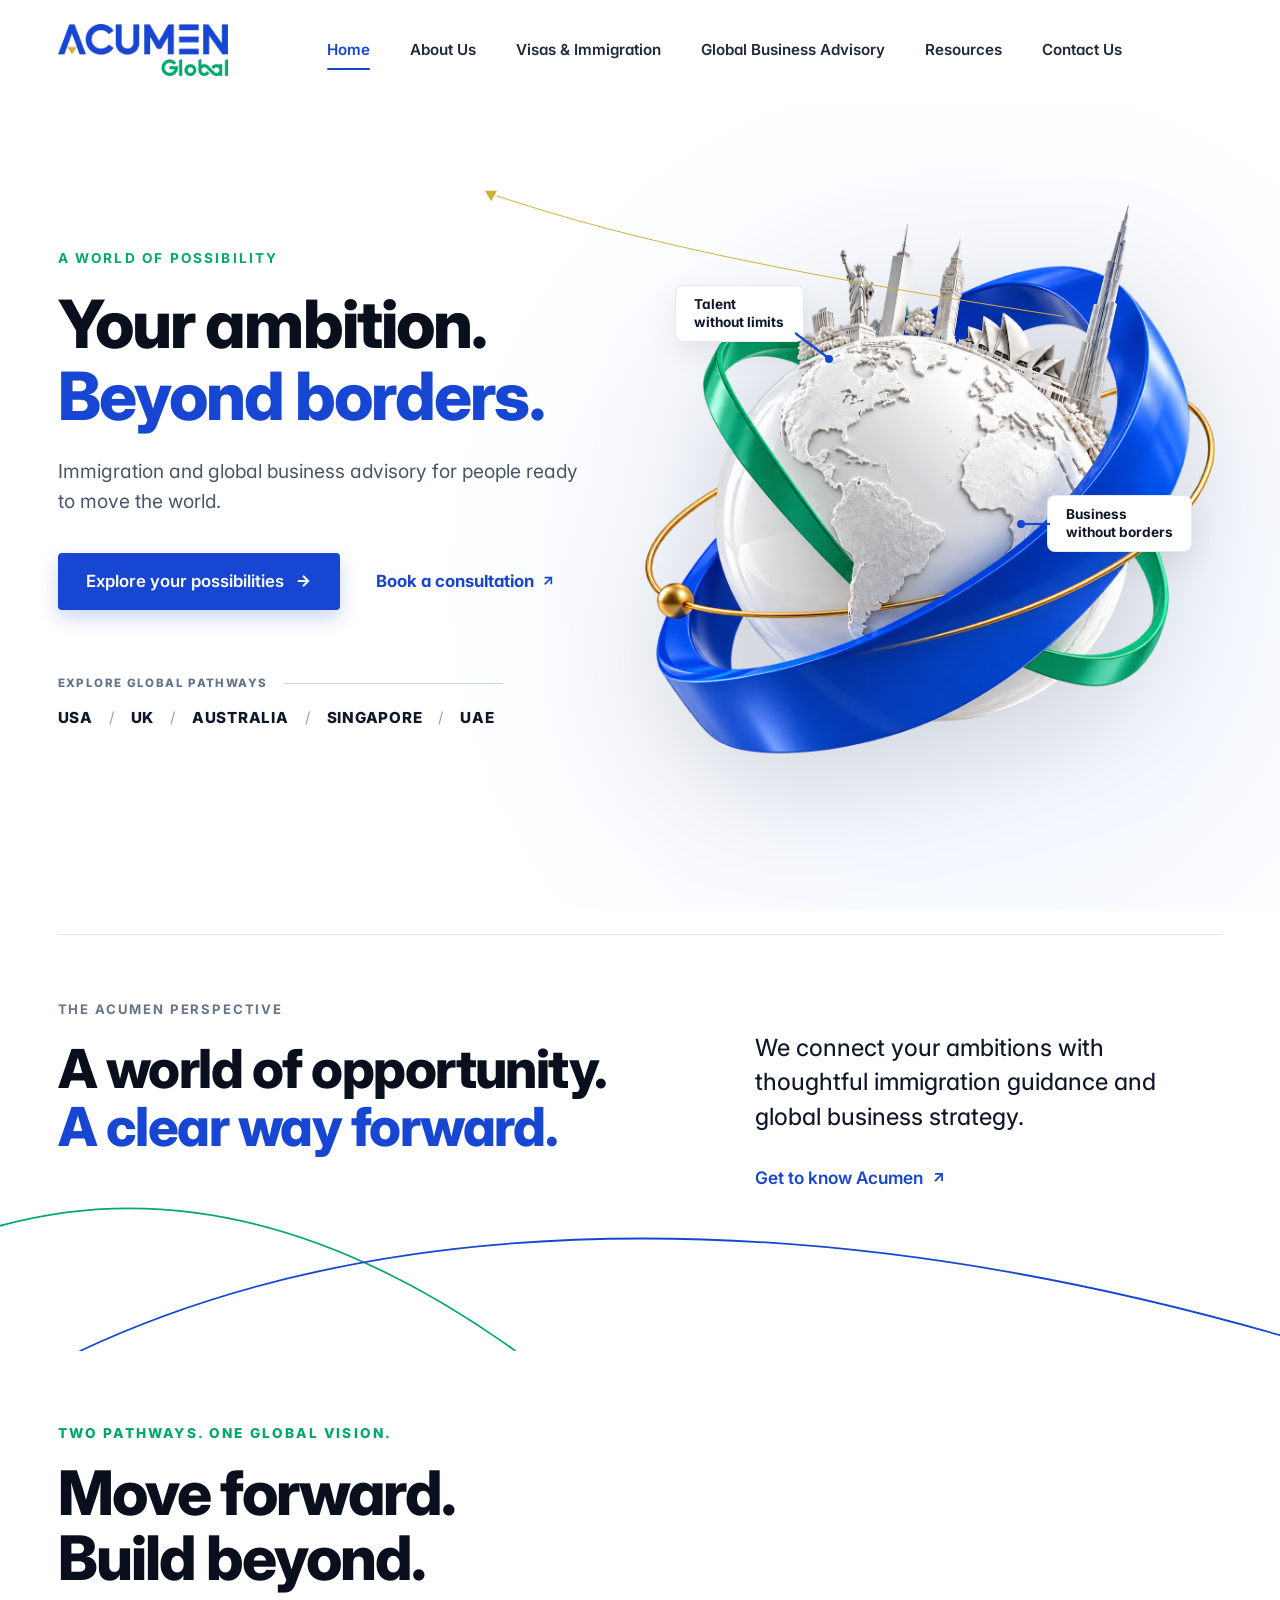
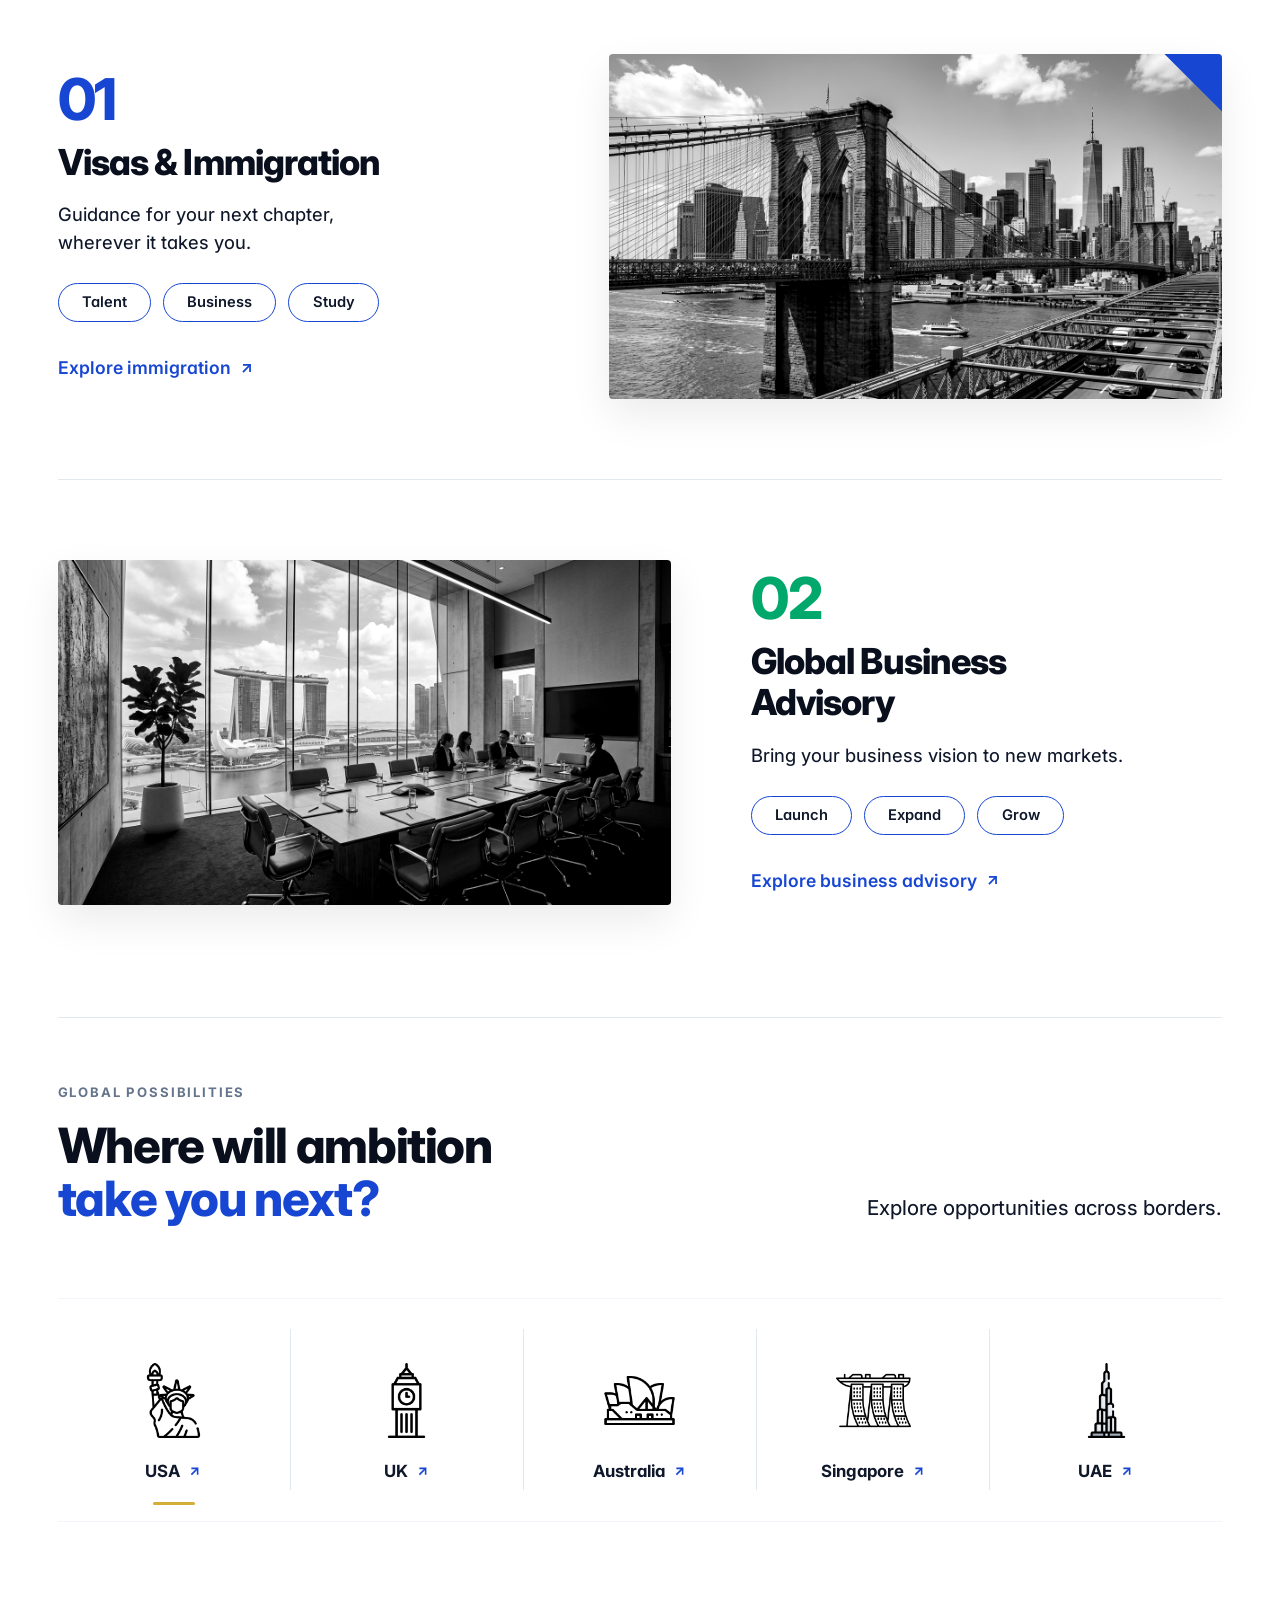
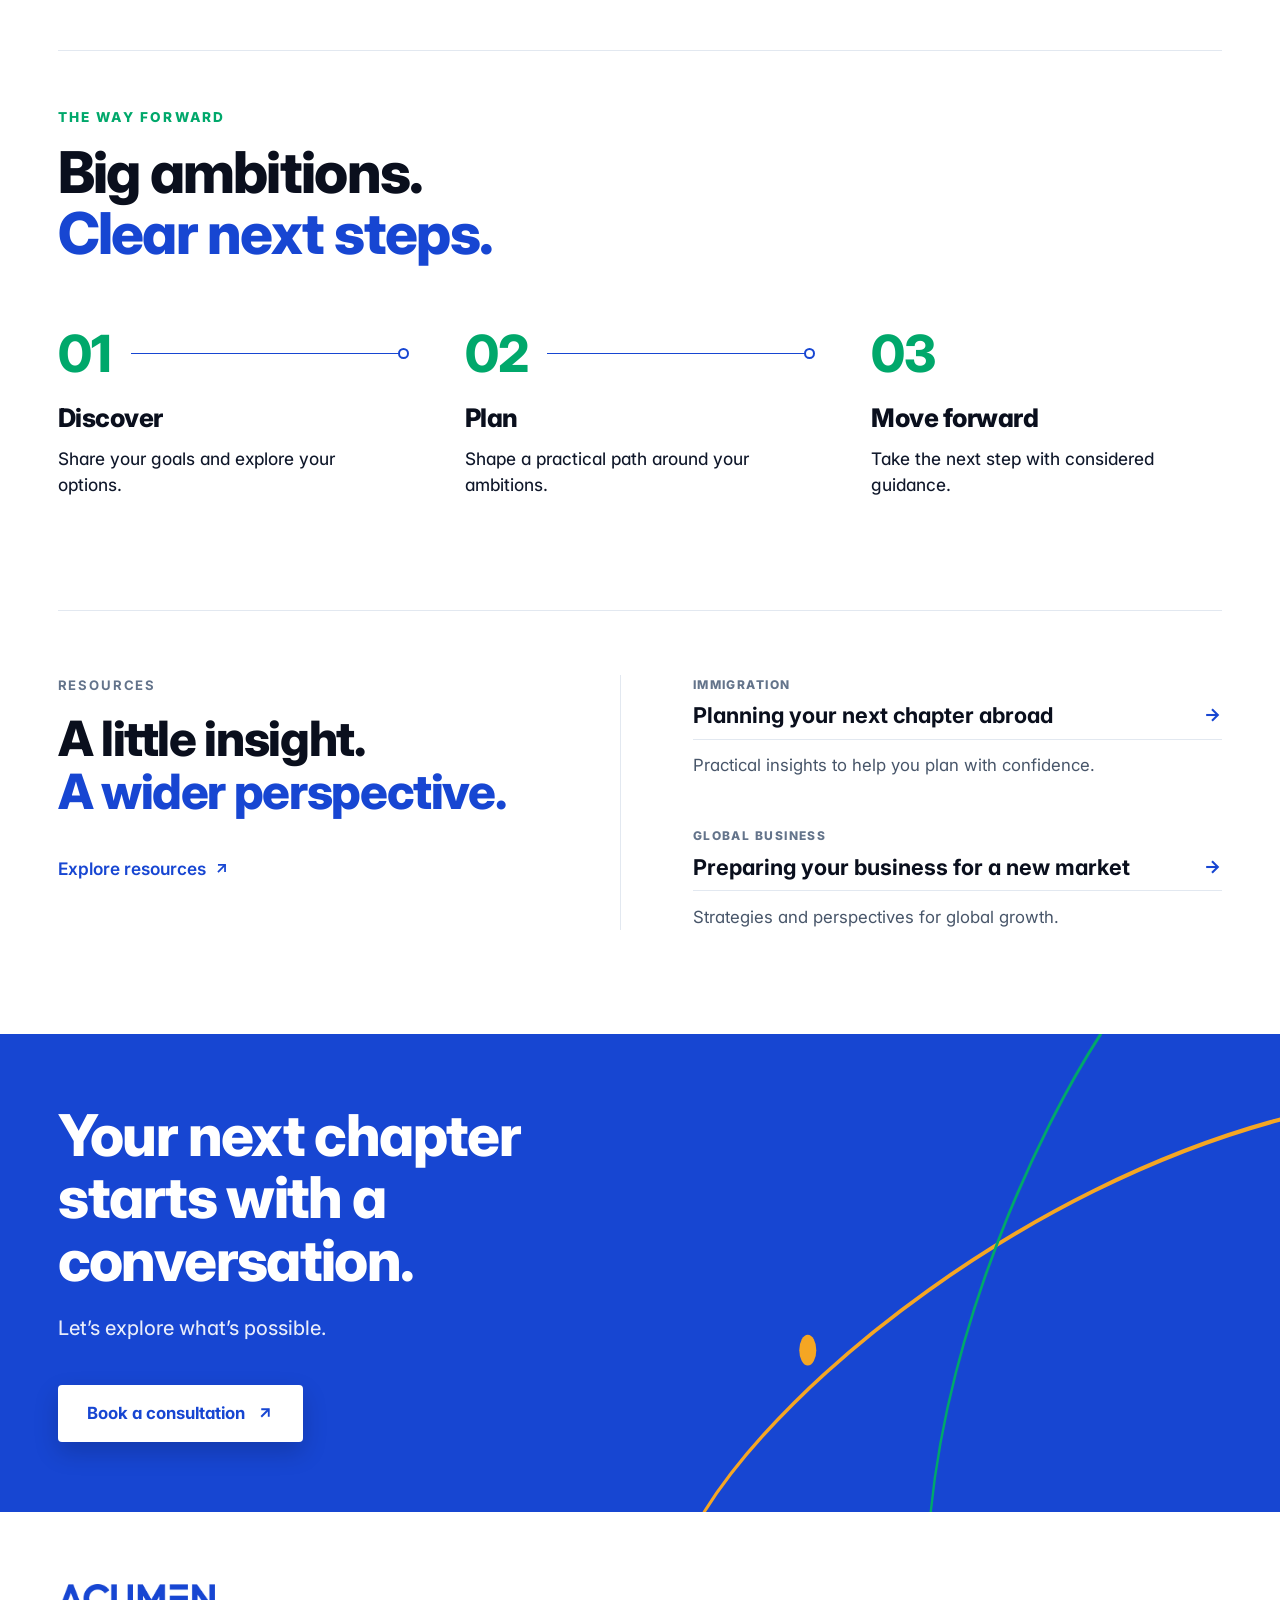
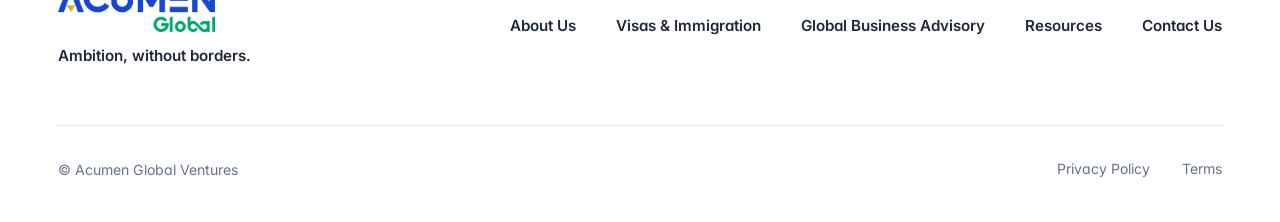
==== commit ac6e0479: "Refine CTA banner arcs, FAQ spacing, and unified footer across pages" ====
--- a/index.html
+++ b/index.html
@@ -487,14 +487,13 @@
   <section class="section-cta-banner">
     <!-- Sweeping Orbit Graphic Across Full Banner -->
     <div class="cta-banner-arcs">
-      <svg viewBox="0 0 1440 380" fill="none" xmlns="http://www.w3.org/2000/svg" preserveAspectRatio="none">
+      <svg viewBox="0 0 650 280" fill="none" xmlns="http://www.w3.org/2000/svg" preserveAspectRatio="none">
         <!-- Golden Orbit Arc with Node Dot -->
-        <path d="M 850 380 C 1020 220, 1200 120, 1440 50" stroke="#D4AF37" stroke-width="2.5" stroke-linecap="round" fill="none"/>
-        <circle cx="1090" cy="198" r="7.5" fill="#D4AF37"/>
+        <path d="M 40 280 C 130 200, 380 90, 650 50" stroke="#F5A623" stroke-width="2.5" stroke-linecap="round" fill="none"/>
+        <circle cx="150" cy="185" r="9" fill="#F5A623"/>
         <!-- Emerald Green Orbit Arc -->
-        <path d="M 1040 380 C 1150 260, 1280 180, 1440 140" stroke="#00A86B" stroke-width="2.5" stroke-linecap="round" fill="none"/>
+        <path d="M 280 280 C 300 170, 390 60, 460 0" stroke="#00A86B" stroke-width="2.5" stroke-linecap="round" fill="none"/>
       </svg>
-
     </div>
 
     <div class="container">
--- a/css/style.css
+++ b/css/style.css
@@ -1420,11 +1420,10 @@
 
 .cta-banner-arcs {
   position: absolute;
+  right: 0;
   top: 0;
-  left: 0;
-  right: 0;
   bottom: 0;
-  width: 100%;
+  width: clamp(520px, 48vw, 850px);
   height: 100%;
   pointer-events: none;
   z-index: 1;
@@ -3541,6 +3540,555 @@
   }
 }
 
-
-
-
+/* ==========================================================================
+   CONTACT US PAGE - EXACT MATCH STYLING
+   ========================================================================== */
+
+/* Hero Section */
+.contact-hero {
+  background-color: #FFFFFF;
+  padding: 3rem 0 0;
+  border-bottom: 1px solid #E2E8F0;
+  overflow: hidden;
+}
+
+.contact-hero-container {
+  display: flex;
+  align-items: flex-end;
+  justify-content: space-between;
+  max-width: 1280px;
+  margin: 0 auto;
+  padding: 0 clamp(1.5rem, 4.5vw, 5.5rem);
+  gap: 2rem;
+}
+
+.contact-hero-left {
+  flex: 1.1;
+  max-width: 580px;
+  padding: 1.5rem 0 3.5rem;
+}
+
+.contact-hero-kicker {
+  color: #00A86B;
+  font-size: 0.85rem;
+  font-weight: 700;
+  letter-spacing: 0.08em;
+  text-transform: uppercase;
+  margin-bottom: 1.15rem;
+  display: flex;
+  align-items: center;
+  gap: 0.5rem;
+}
+
+.contact-hero-title {
+  font-family: var(--font-heading);
+  font-size: clamp(2.2rem, 3.4vw, 3.1rem);
+  font-weight: 800;
+  line-height: 1.15;
+  color: #0F172A;
+  letter-spacing: -0.03em;
+  margin-bottom: 1.35rem;
+}
+
+.contact-hero-title .text-blue {
+  color: #1746D2;
+}
+
+.contact-hero-subtitle {
+  font-size: 1.1rem;
+  color: #475569;
+  line-height: 1.6;
+}
+
+.contact-hero-right {
+  flex: 1.25;
+  display: flex;
+  justify-content: flex-end;
+  align-items: flex-end;
+  margin-bottom: -1px;
+}
+
+.contact-hero-visual-wrapper {
+  width: 100%;
+  max-width: 640px;
+  display: flex;
+  justify-content: flex-end;
+  align-items: flex-end;
+}
+
+.contact-hero-visual-img {
+  width: 100%;
+  height: auto;
+  display: block;
+  object-fit: contain;
+  vertical-align: bottom;
+}
+
+/* Main Contact Section */
+.contact-main-section {
+  padding: 4.5rem 0 5rem;
+  background-color: #FFFFFF;
+}
+
+.contact-main-container {
+  display: grid;
+  grid-template-columns: 4.2fr 5.8fr;
+  gap: clamp(2.5rem, 5vw, 5.5rem);
+  align-items: flex-start;
+  max-width: 1280px;
+  margin: 0 auto;
+  padding: 0 clamp(1.5rem, 4.5vw, 5.5rem);
+}
+
+/* Left Column */
+.contact-left-col {
+  padding-right: 1rem;
+}
+
+.contact-section-tag {
+  display: flex;
+  align-items: center;
+  gap: 1rem;
+  margin-bottom: 1.25rem;
+}
+
+.contact-tag-text {
+  color: #00A86B;
+  font-size: 0.8rem;
+  font-weight: 700;
+  letter-spacing: 0.08em;
+  text-transform: uppercase;
+  white-space: nowrap;
+}
+
+.contact-tag-line {
+  flex: 1;
+  height: 1px;
+  background-color: #E2E8F0;
+}
+
+.contact-col-title {
+  font-family: var(--font-heading);
+  font-size: clamp(2rem, 3.2vw, 2.75rem);
+  font-weight: 800;
+  line-height: 1.15;
+  color: #0F172A;
+  letter-spacing: -0.025em;
+  margin-bottom: 1.15rem;
+}
+
+.contact-col-title .text-blue {
+  color: #1746D2;
+}
+
+.contact-col-desc {
+  font-size: 1.05rem;
+  color: #475569;
+  line-height: 1.6;
+  margin-bottom: 3rem;
+}
+
+.contact-service-block {
+  display: flex;
+  align-items: flex-start;
+  gap: 1.5rem;
+}
+
+.contact-service-icon {
+  flex-shrink: 0;
+  width: 48px;
+  height: 48px;
+  display: flex;
+  align-items: center;
+  justify-content: center;
+  margin-top: 0.2rem;
+}
+
+.contact-service-icon img {
+  width: 48px;
+  height: 48px;
+  object-fit: contain;
+}
+
+.contact-service-divider {
+  display: none;
+}
+
+.contact-service-text {
+  border-left: 1px solid #E2E8F0;
+  padding-left: 1.5rem;
+  flex: 1;
+}
+
+.contact-service-heading {
+  font-family: var(--font-heading);
+  font-size: 1.15rem;
+  font-weight: 700;
+  color: #0F172A;
+  margin-bottom: 0.4rem;
+}
+
+.contact-service-desc {
+  font-size: 0.95rem;
+  color: #475569;
+  line-height: 1.55;
+}
+
+.contact-service-separator {
+  height: 1px;
+  background-color: #E2E8F0;
+  margin: 2.25rem 0;
+}
+
+/* Right Column: Form Card */
+.contact-form-card {
+  background: #FFFFFF;
+  border: 1px solid #E2E8F0;
+  border-radius: 12px;
+  padding: clamp(1.75rem, 3.5vw, 2.75rem);
+  box-shadow: 0 4px 20px rgba(0, 0, 0, 0.02);
+}
+
+.contact-form-title {
+  font-family: var(--font-heading);
+  font-size: 1.65rem;
+  font-weight: 800;
+  color: #0F172A;
+  letter-spacing: -0.02em;
+  margin-bottom: 1.75rem;
+}
+
+.contact-form-row {
+  display: grid;
+  grid-template-columns: 1fr 1fr;
+  gap: 1.25rem;
+  margin-bottom: 1.25rem;
+}
+
+.contact-form-group {
+  display: flex;
+  flex-direction: column;
+  gap: 0.45rem;
+  margin-bottom: 1.25rem;
+}
+
+.contact-form-row .contact-form-group {
+  margin-bottom: 0;
+}
+
+.contact-label {
+  font-size: 0.88rem;
+  font-weight: 600;
+  color: #1E293B;
+}
+
+.contact-label .required {
+  color: #EF4444;
+}
+
+.contact-input,
+.contact-select,
+.contact-textarea {
+  width: 100%;
+  background: #F8FAFC;
+  border: 1px solid #E2E8F0;
+  border-radius: 6px;
+  padding: 0.8rem 1rem;
+  font-family: var(--font-body);
+  font-size: 0.95rem;
+  color: #0F172A;
+  transition: border-color 0.2s ease, box-shadow 0.2s ease, background 0.2s ease;
+  outline: none;
+}
+
+.contact-input::placeholder,
+.contact-textarea::placeholder {
+  color: #94A3B8;
+}
+
+.contact-input:focus,
+.contact-select:focus,
+.contact-textarea:focus {
+  border-color: #1746D2;
+  box-shadow: 0 0 0 3px rgba(23, 70, 210, 0.12);
+  background: #FFFFFF;
+}
+
+.contact-select-wrap {
+  position: relative;
+}
+
+.contact-select-wrap select {
+  appearance: none;
+  -webkit-appearance: none;
+  -moz-appearance: none;
+  background-image: url("data:image/svg+xml,%3Csvg xmlns='http://www.w3.org/2000/svg' width='14' height='14' viewBox='0 0 24 24' fill='none' stroke='%2364748B' stroke-width='2' stroke-linecap='round' stroke-linejoin='round'%3E%3Cpolyline points='6 9 12 15 18 9'%3E%3C/polyline%3E%3C/svg%3E");
+  background-repeat: no-repeat;
+  background-position: right 1rem center;
+  padding-right: 2.5rem;
+  cursor: pointer;
+}
+
+.contact-textarea {
+  resize: vertical;
+  min-height: 110px;
+}
+
+.contact-checkbox-group {
+  margin: 1.5rem 0 1.75rem;
+}
+
+.contact-checkbox-label {
+  display: flex;
+  align-items: flex-start;
+  gap: 0.65rem;
+  font-size: 0.88rem;
+  color: #475569;
+  cursor: pointer;
+  line-height: 1.45;
+}
+
+.contact-checkbox-label input[type="checkbox"] {
+  width: 17px;
+  height: 17px;
+  accent-color: #1746D2;
+  margin-top: 2px;
+  flex-shrink: 0;
+  cursor: pointer;
+}
+
+.contact-privacy-link {
+  color: #1746D2;
+  text-decoration: underline;
+  font-weight: 500;
+}
+
+.btn-contact-submit {
+  width: 100%;
+  display: flex;
+  align-items: center;
+  justify-content: center;
+  gap: 0.5rem;
+  background-color: #1746D2;
+  color: #FFFFFF;
+  font-family: var(--font-heading);
+  font-size: 1.05rem;
+  font-weight: 600;
+  padding: 0.95rem 1.5rem;
+  border: none;
+  border-radius: 6px;
+  cursor: pointer;
+  transition: background-color 0.2s ease, transform 0.2s ease, box-shadow 0.2s ease;
+  box-shadow: 0 4px 14px rgba(23, 70, 210, 0.25);
+}
+
+.btn-contact-submit:hover {
+  background-color: #0D2C8A;
+  transform: translateY(-1px);
+  box-shadow: 0 6px 20px rgba(23, 70, 210, 0.35);
+}
+
+.btn-contact-submit svg {
+  width: 18px;
+  height: 18px;
+  transition: transform 0.2s ease;
+}
+
+.btn-contact-submit:hover svg {
+  transform: translate(2px, -2px);
+}
+
+.contact-required-note {
+  font-size: 0.8rem;
+  color: #94A3B8;
+  margin-top: 1rem;
+  text-align: right;
+}
+
+/* FAQ Section */
+.contact-faq-section {
+  padding: clamp(4.5rem, 6vw, 6.5rem) 0;
+  border-top: 1px solid #E2E8F0;
+  background-color: #FFFFFF;
+}
+
+.contact-faq-header {
+  margin-bottom: 2.75rem;
+}
+
+.contact-faq-title {
+  font-family: var(--font-heading);
+  font-size: clamp(2.2rem, 3.4vw, 2.9rem);
+  font-weight: 800;
+  color: #0F172A;
+  letter-spacing: -0.025em;
+  margin-top: 0.75rem;
+}
+
+.contact-faq-title .text-blue {
+  color: #1746D2;
+}
+
+.contact-faq-accordion {
+  border-top: 1px solid #E2E8F0;
+}
+
+.contact-faq-item {
+  border-bottom: 1px solid #E2E8F0;
+}
+
+.contact-faq-question {
+  width: 100%;
+  display: flex;
+  align-items: center;
+  justify-content: space-between;
+  padding: 1.5rem 0;
+  background: none;
+  border: none;
+  text-align: left;
+  cursor: pointer;
+  font-family: var(--font-heading);
+  font-size: 1.18rem;
+  font-weight: 700;
+  color: #0F172A;
+  transition: color 0.2s ease;
+}
+
+.contact-faq-question:hover {
+  color: #1746D2;
+}
+
+.contact-faq-toggle {
+  font-size: 1.6rem;
+  font-weight: 400;
+  color: #1746D2;
+  line-height: 1;
+  transition: transform 0.3s cubic-bezier(0.4, 0, 0.2, 1);
+}
+
+.contact-faq-item.active .contact-faq-toggle {
+  transform: rotate(45deg);
+}
+
+.contact-faq-answer {
+  max-height: 0;
+  overflow: hidden;
+  transition: max-height 0.35s cubic-bezier(0.4, 0, 0.2, 1);
+}
+
+.contact-faq-item.active .contact-faq-answer {
+  max-height: 300px;
+  padding-bottom: 1.5rem;
+}
+
+.contact-faq-answer p {
+  font-size: 1.02rem;
+  color: #475569;
+  line-height: 1.7;
+}
+
+/* Blue CTA Banner */
+.contact-cta-banner {
+  background-color: #1746D2;
+  position: relative;
+  overflow: hidden;
+  padding: clamp(4.5rem, 6vw, 6.25rem) 0;
+  display: flex;
+  align-items: center;
+  width: 100%;
+}
+
+.contact-cta-container {
+  display: flex;
+  align-items: center;
+  justify-content: space-between;
+  position: relative;
+  max-width: 1280px;
+  margin: 0 auto;
+  padding: 0 clamp(1.5rem, 4.5vw, 5.5rem);
+  width: 100%;
+  z-index: 2;
+}
+
+.contact-cta-content {
+  position: relative;
+  z-index: 3;
+  max-width: 650px;
+}
+
+.contact-cta-title {
+  font-family: var(--font-heading);
+  font-size: clamp(2.4rem, 3.8vw, 3.25rem);
+  font-weight: 800;
+  line-height: 1.12;
+  color: #FFFFFF;
+  letter-spacing: -0.028em;
+  margin-bottom: 0.85rem;
+}
+
+.contact-cta-subtitle {
+  font-family: var(--font-heading);
+  font-size: clamp(1.1rem, 1.35vw, 1.25rem);
+  color: rgba(255, 255, 255, 0.9);
+  font-weight: 400;
+  line-height: 1.5;
+}
+
+.contact-cta-arcs-wrap {
+  position: absolute;
+  right: 0;
+  top: 0;
+  bottom: 0;
+  width: clamp(520px, 48vw, 850px);
+  height: 100%;
+  pointer-events: none;
+  z-index: 1;
+  overflow: hidden;
+}
+
+.contact-cta-svg {
+  width: 100%;
+  height: 100%;
+  display: block;
+}
+
+/* Responsive Media Queries for Contact Page */
+@media (max-width: 991px) {
+  .contact-hero-container {
+    flex-direction: column;
+    align-items: flex-start;
+  }
+  .contact-hero-left {
+    max-width: 100%;
+    padding-bottom: 1rem;
+  }
+  .contact-hero-right {
+    width: 100%;
+    justify-content: center;
+  }
+  .contact-main-container {
+    grid-template-columns: 1fr;
+    gap: 3.5rem;
+  }
+  .contact-left-col {
+    padding-right: 0;
+  }
+  .contact-cta-arcs-wrap {
+    opacity: 0.35;
+  }
+}
+
+@media (max-width: 640px) {
+  .contact-form-row {
+    grid-template-columns: 1fr;
+    gap: 1.25rem;
+  }
+  .contact-form-card {
+    padding: 1.5rem 1.25rem;
+  }
+}
+
+
+
+
+
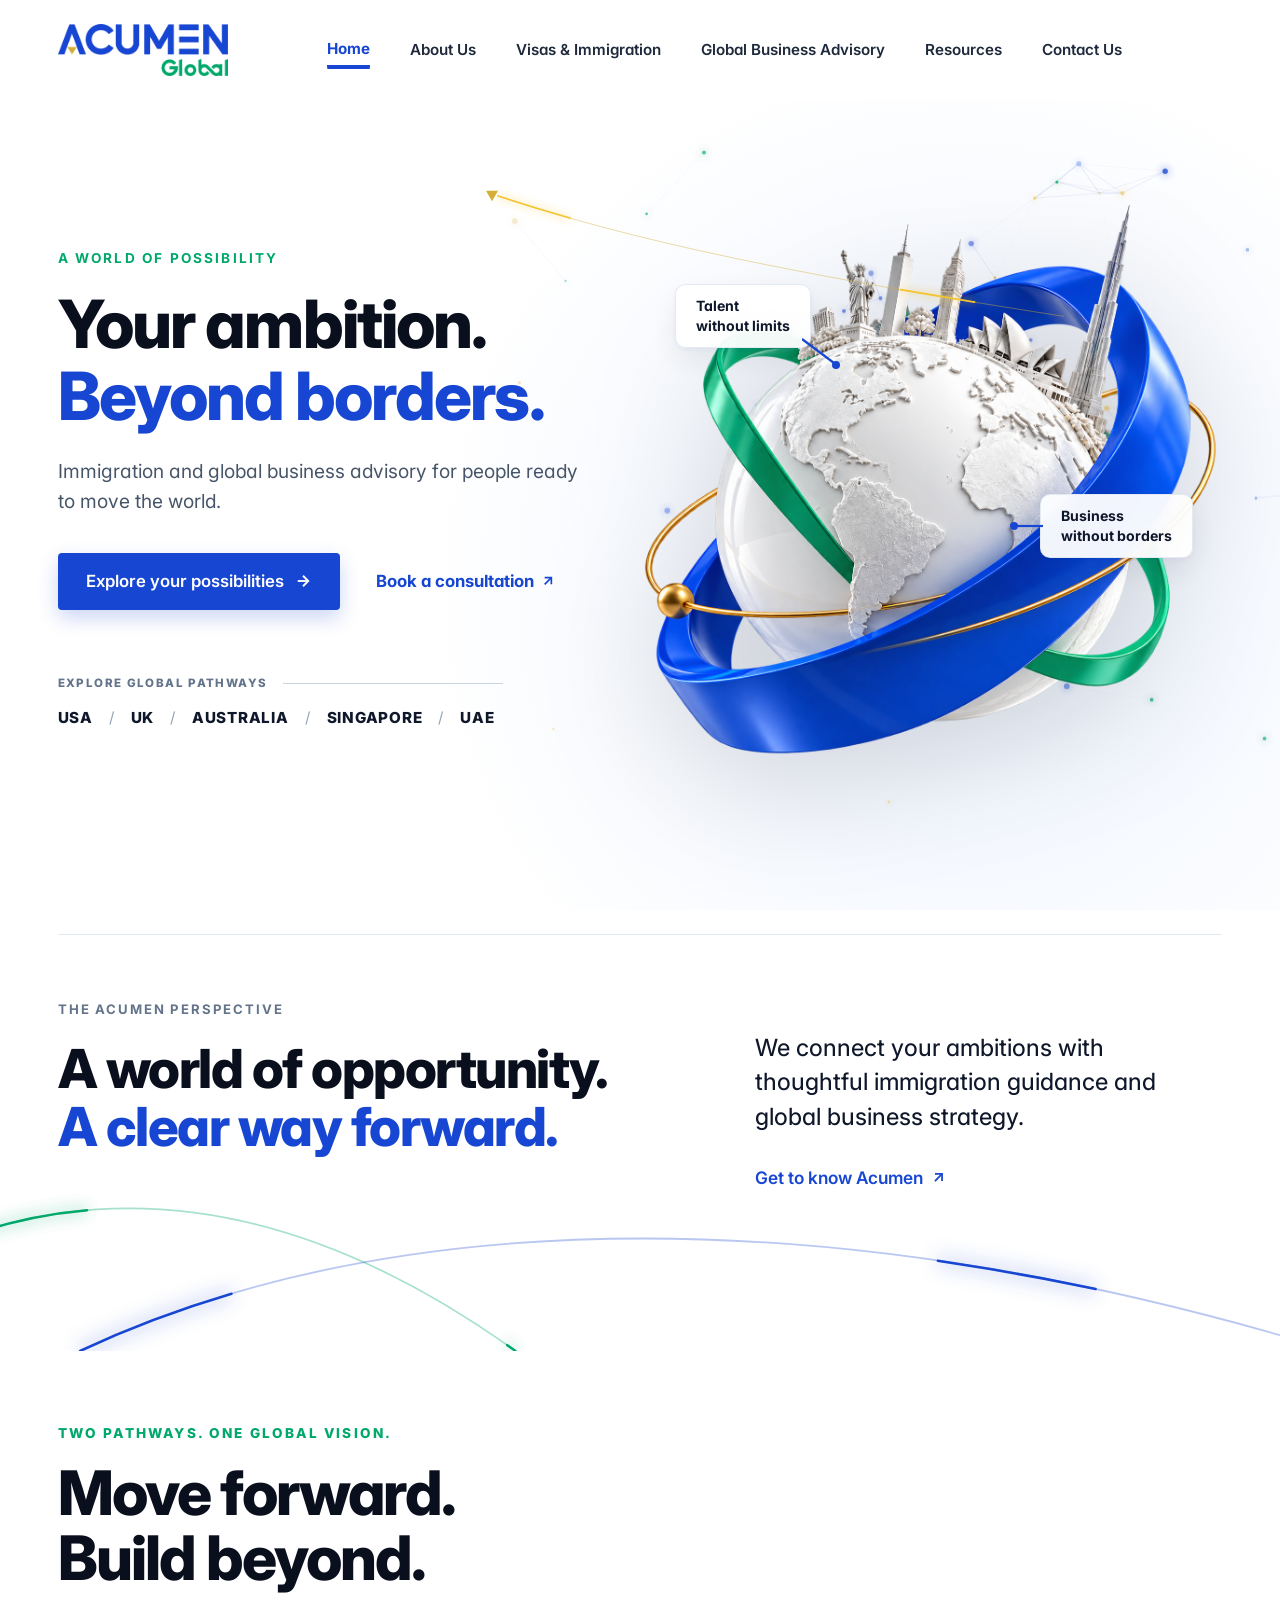
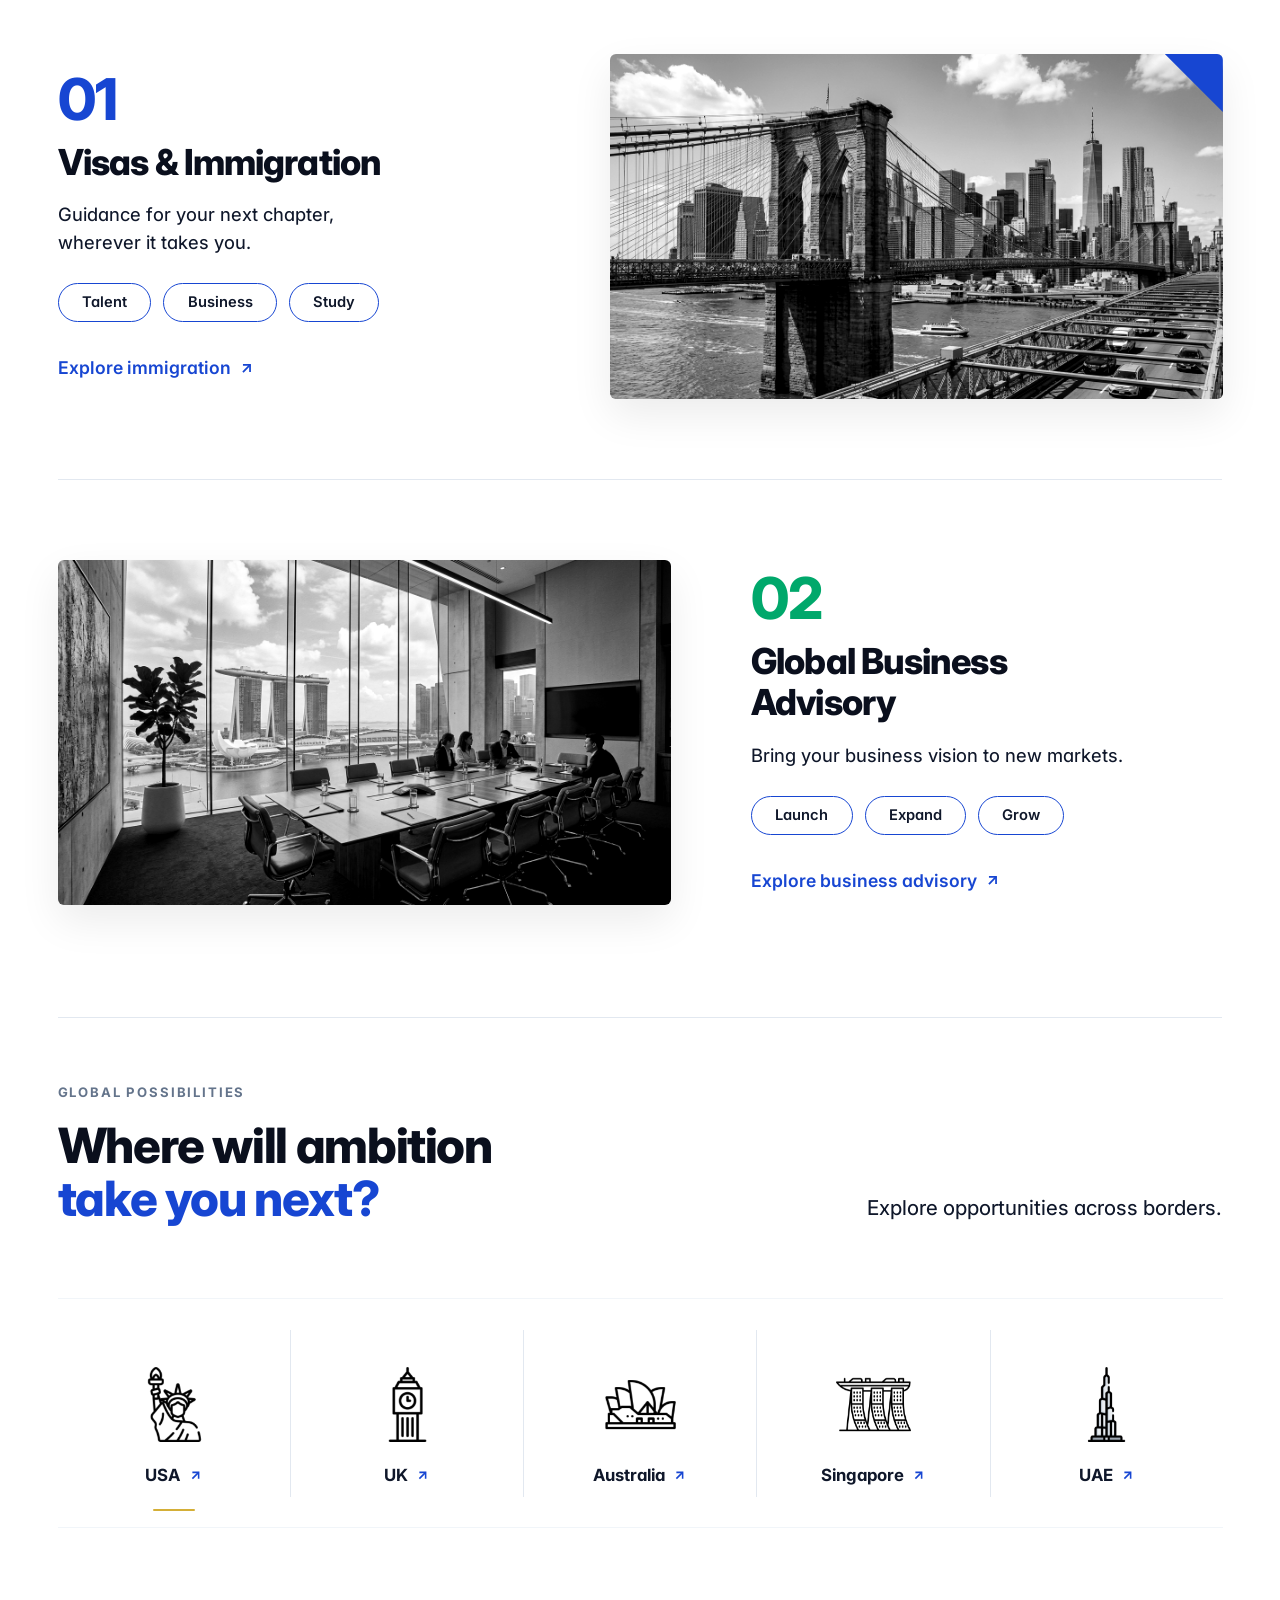
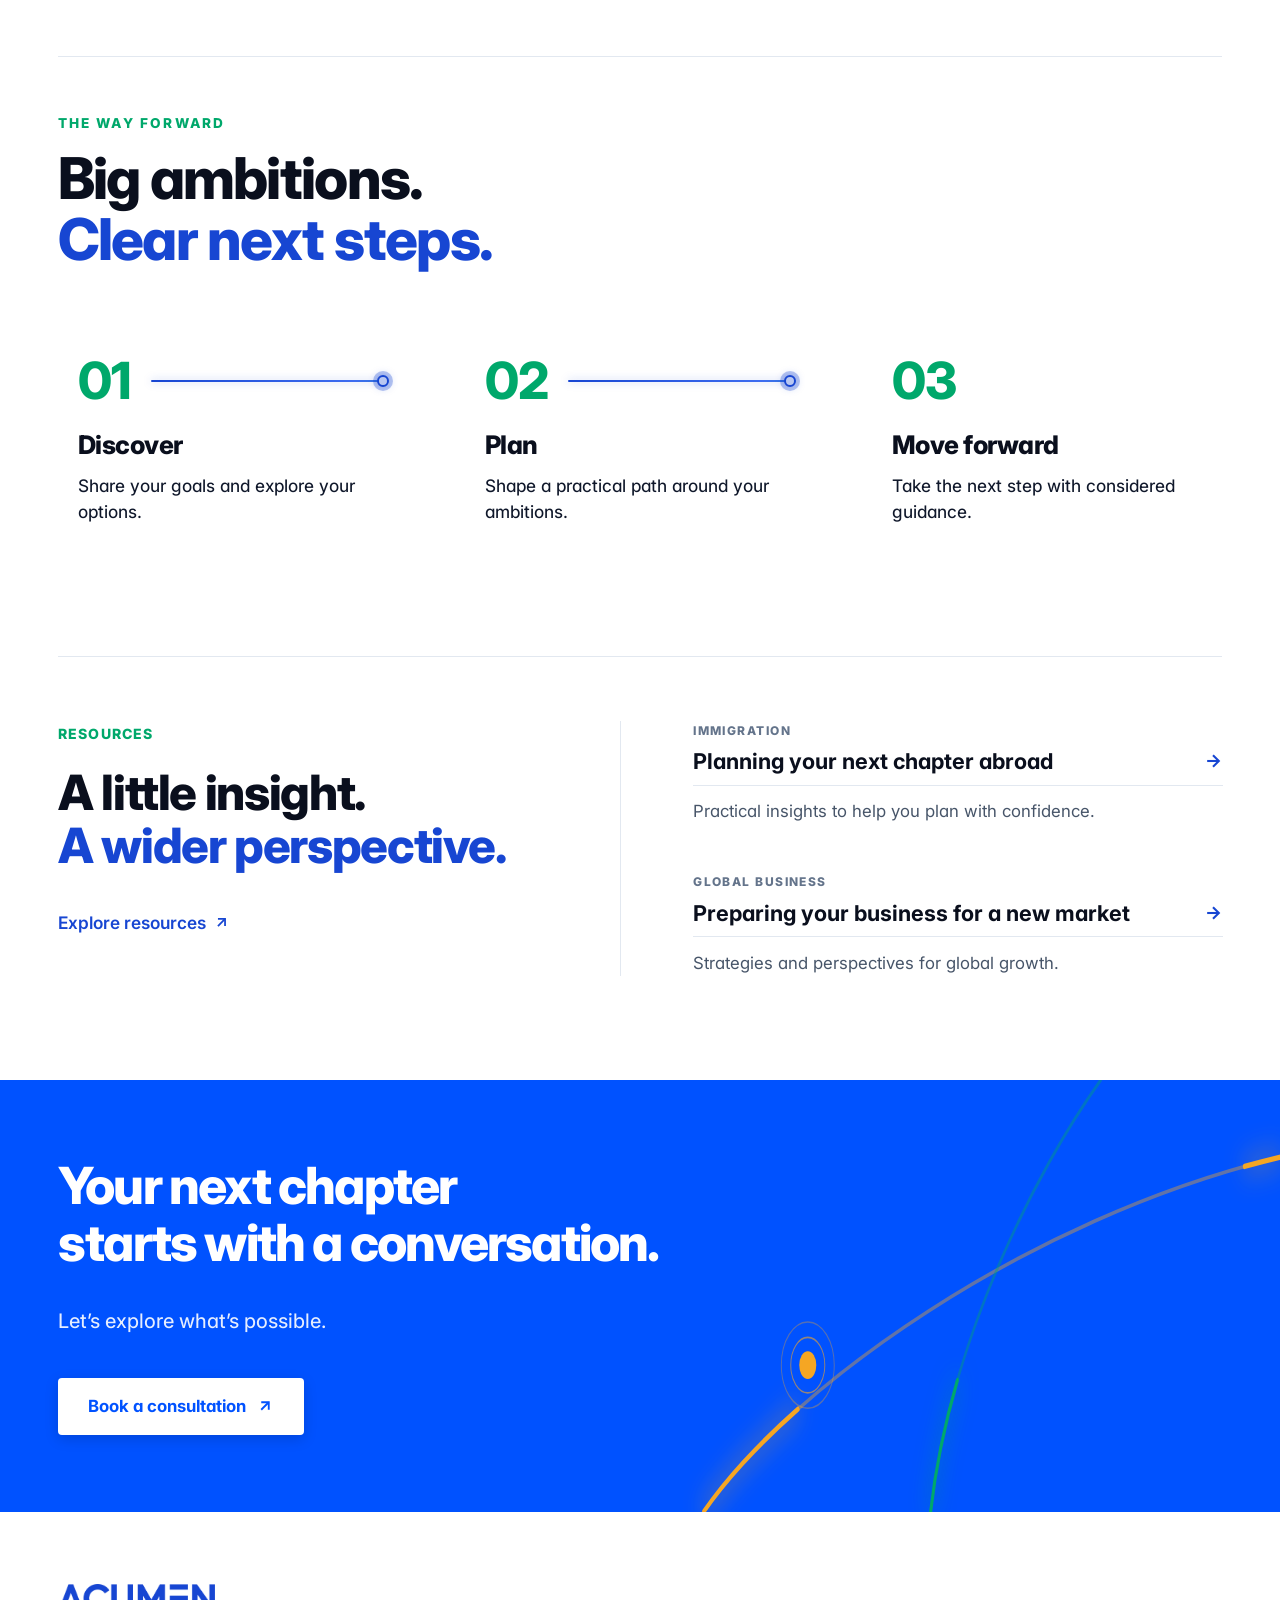
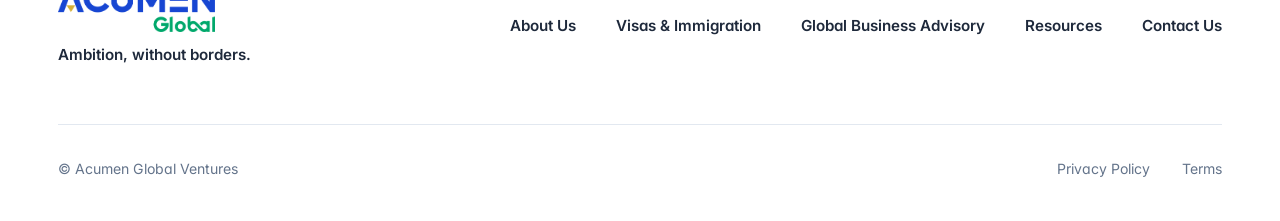
==== commit 14aa8181: "Fix hero visual, corner decorative curves, and process section layout on Global Business Advisory pa" ====
--- a/index.html
+++ b/index.html
@@ -11,9 +11,9 @@
   <link rel="icon" type="image/svg+xml" href="logo-primary-2026-09-17.png">
   
   <!-- Stylesheets -->
-  <link rel="stylesheet" href="css/style.css">
-  <link rel="stylesheet" href="css/components.css">
-  <link rel="stylesheet" href="css/responsive.css">
+  <link rel="stylesheet" href="css/style.css?v=12">
+  <link rel="stylesheet" href="css/components.css?v=12">
+  <link rel="stylesheet" href="css/responsive.css?v=12">
 </head>
 <body>
 
@@ -112,12 +112,18 @@
 
         <!-- Right 3D Visual with Exact Connected Callout Badges & Golden Swoosh -->
         <div class="hero-visual-col">
+          <!-- Interactive Global Flight & Constellation Particle Canvas -->
+          <canvas class="hero-constellation-canvas" id="heroConstellationCanvas"></canvas>
+
           <div class="hero-globe-wrapper">
 
-            <!-- Golden Orbit Swoosh Line & Marker Triangle -->
+            <!-- Golden Orbit Swoosh Line with Continuous Laser Beam -->
             <svg class="globe-golden-swoosh" viewBox="0 0 800 700" fill="none" xmlns="http://www.w3.org/2000/svg">
-              <polygon points="12,18 28,18 20,32" fill="#D4AF37"/>
-              <path d="M 28 25 C 180 75, 360 120, 780 185" stroke="#D4AF37" stroke-width="1.3" stroke-linecap="round" fill="none"/>
+              <polygon points="12,18 28,18 20,32" fill="#D4AF37" class="swoosh-marker"/>
+              <!-- Base Orbit Track -->
+              <path d="M 28 25 C 180 75, 360 120, 780 185" stroke="rgba(212, 175, 55, 0.45)" stroke-width="1.3" stroke-linecap="round" fill="none"/>
+              <!-- Moving Golden Laser Beam -->
+              <path class="swoosh-laser-beam" d="M 28 25 C 180 75, 360 120, 780 185" stroke="#F4C430" stroke-width="2.2" stroke-linecap="round" fill="none"/>
             </svg>
 
             <!-- Top Badge: Talent without limits -->
@@ -187,13 +193,16 @@
 
     </div>
 
-    <!-- Bottom Sweeping Orbit Rings SVG Across Full Section -->
+    <!-- Bottom Sweeping Orbit Rings SVG Across Full Section with Animated Laser Paths -->
     <div class="perspective-orbit-arcs">
       <svg viewBox="0 0 1440 180" fill="none" xmlns="http://www.w3.org/2000/svg" preserveAspectRatio="none">
-        <!-- Green Arc sweeping from left edge down to bottom -->
-        <path d="M -20 60 C 160 10, 360 40, 580 180" stroke="#00A86B" stroke-width="1.8" stroke-linecap="round" fill="none"/>
-        <!-- Blue Arc sweeping in an expansive smooth arch across the whole bottom -->
-        <path d="M 90 180 C 450 30, 950 30, 1500 180" stroke="#1746D2" stroke-width="1.8" stroke-linecap="round" fill="none"/>
+        <!-- Green Arc Track & Traveling Laser Comet -->
+        <path d="M -20 60 C 160 10, 360 40, 580 180" stroke="rgba(0, 168, 107, 0.35)" stroke-width="1.8" stroke-linecap="round" fill="none"/>
+        <path class="arc-laser green-laser" d="M -20 60 C 160 10, 360 40, 580 180" stroke="#00A86B" stroke-width="2.6" stroke-linecap="round" fill="none"/>
+        
+        <!-- Blue Arc Track & Traveling Laser Comet -->
+        <path d="M 90 180 C 450 30, 950 30, 1500 180" stroke="rgba(23, 70, 210, 0.3)" stroke-width="1.8" stroke-linecap="round" fill="none"/>
+        <path class="arc-laser blue-laser" d="M 90 180 C 450 30, 950 30, 1500 180" stroke="#1746D2" stroke-width="2.6" stroke-linecap="round" fill="none"/>
       </svg>
     </div>
   </section>
@@ -485,14 +494,21 @@
 
   <!-- SECTION: CTA BANNER (YOUR NEXT CHAPTER) -->
   <section class="section-cta-banner">
-    <!-- Sweeping Orbit Graphic Across Full Banner -->
+    <!-- Sweeping Orbit Graphic Across Full Banner with Dynamic Sonar Nodes -->
     <div class="cta-banner-arcs">
       <svg viewBox="0 0 650 280" fill="none" xmlns="http://www.w3.org/2000/svg" preserveAspectRatio="none">
-        <!-- Golden Orbit Arc with Node Dot -->
-        <path d="M 40 280 C 130 200, 380 90, 650 50" stroke="#F5A623" stroke-width="2.5" stroke-linecap="round" fill="none"/>
-        <circle cx="150" cy="185" r="9" fill="#F5A623"/>
-        <!-- Emerald Green Orbit Arc -->
-        <path d="M 280 280 C 300 170, 390 60, 460 0" stroke="#00A86B" stroke-width="2.5" stroke-linecap="round" fill="none"/>
+        <!-- Golden Orbit Arc Track & Laser -->
+        <path d="M 40 280 C 130 200, 380 90, 650 50" stroke="rgba(245, 166, 35, 0.4)" stroke-width="2.5" stroke-linecap="round" fill="none"/>
+        <path class="cta-laser-gold" d="M 40 280 C 130 200, 380 90, 650 50" stroke="#F5A623" stroke-width="3.5" stroke-linecap="round" fill="none"/>
+        
+        <!-- Multi-tier Sonar Radar Rings around Golden Node -->
+        <circle cx="150" cy="185" r="28" fill="none" stroke="rgba(245, 166, 35, 0.35)" class="sonar-ring-outer"/>
+        <circle cx="150" cy="185" r="18" fill="none" stroke="rgba(245, 166, 35, 0.6)" class="sonar-ring-mid"/>
+        <circle cx="150" cy="185" r="9" fill="#F5A623" class="sonar-node-core"/>
+
+        <!-- Emerald Green Orbit Arc Track & Laser -->
+        <path d="M 280 280 C 300 170, 390 60, 460 0" stroke="rgba(0, 168, 107, 0.4)" stroke-width="2.5" stroke-linecap="round" fill="none"/>
+        <path class="cta-laser-green" d="M 280 280 C 300 170, 390 60, 460 0" stroke="#00A86B" stroke-width="3.2" stroke-linecap="round" fill="none"/>
       </svg>
     </div>
 
@@ -622,7 +638,7 @@
   </div>
 
   <!-- Scripts -->
-  <script src="js/main.js"></script>
-  <script src="js/eligibility.js"></script>
+  <script src="js/main.js?v=12"></script>
+  <script src="js/eligibility.js?v=12"></script>
 </body>
 </html>
--- a/css/style.css
+++ b/css/style.css
@@ -397,6 +397,7 @@
   text-transform: uppercase;
   margin-bottom: 1.25rem;
   display: block;
+  animation: heroFadeSlideUp 0.8s cubic-bezier(0.16, 1, 0.3, 1) both;
 }
 
 .hero-main-heading {
@@ -407,6 +408,7 @@
   letter-spacing: -0.028em;
   color: #0A0F1D;
   margin-bottom: 1.5rem;
+  animation: heroFadeSlideUp 0.8s cubic-bezier(0.16, 1, 0.3, 1) 0.1s both;
 }
 
 .hero-main-heading .text-blue {
@@ -420,6 +422,7 @@
   line-height: 1.55;
   margin-bottom: 2.25rem;
   max-width: 520px;
+  animation: heroFadeSlideUp 0.8s cubic-bezier(0.16, 1, 0.3, 1) 0.2s both;
 }
 
 .hero-buttons-row {
@@ -427,6 +430,7 @@
   align-items: center;
   gap: 2.25rem;
   margin-bottom: 4rem;
+  animation: heroFadeSlideUp 0.8s cubic-bezier(0.16, 1, 0.3, 1) 0.3s both;
 }
 
 .btn-hero-solid {
@@ -483,12 +487,18 @@
 .btn-hero-text-link svg {
   width: 16px;
   height: 16px;
+  transition: transform 0.25s ease;
+}
+
+.btn-hero-text-link:hover svg {
+  transform: translate(2px, -2px);
 }
 
 /* Pathways Bar */
 .hero-pathways-bar {
   border-top: none;
   padding-top: 0;
+  animation: heroFadeSlideUp 0.8s cubic-bezier(0.16, 1, 0.3, 1) 0.4s both;
 }
 
 .pathways-title-line {
@@ -525,6 +535,36 @@
   letter-spacing: 0.05em;
 }
 
+.pathways-country-list span:not(.slash) {
+  transition: color 0.25s cubic-bezier(0.16, 1, 0.3, 1), transform 0.25s cubic-bezier(0.16, 1, 0.3, 1), text-shadow 0.25s ease;
+  display: inline-block;
+  cursor: pointer;
+  position: relative;
+}
+
+.pathways-country-list span:not(.slash)::after {
+  content: '';
+  position: absolute;
+  bottom: -3px;
+  left: 0;
+  width: 100%;
+  height: 2px;
+  background: #1746D2;
+  transform: scaleX(0);
+  transform-origin: center;
+  transition: transform 0.25s cubic-bezier(0.16, 1, 0.3, 1);
+  border-radius: 1px;
+}
+
+.pathways-country-list span:not(.slash):hover {
+  color: #1746D2;
+  transform: translateY(-2px);
+}
+
+.pathways-country-list span:not(.slash):hover::after {
+  transform: scaleX(1);
+}
+
 .pathways-country-list .slash {
   color: #94A3B8;
   font-weight: 400;
@@ -537,6 +577,19 @@
   justify-content: center;
   align-items: center;
   width: 100%;
+  animation: heroFadeScaleIn 1s cubic-bezier(0.16, 1, 0.3, 1) 0.15s both;
+}
+
+/* Interactive Global Flight & Constellation Particle Canvas */
+.hero-constellation-canvas {
+  position: absolute;
+  top: -12%;
+  left: -20%;
+  width: 140%;
+  height: 124%;
+  pointer-events: none;
+  z-index: 1;
+  opacity: 0.85;
 }
 
 .hero-globe-wrapper {
@@ -544,6 +597,8 @@
   display: inline-block;
   width: 100%;
   max-width: 760px;
+  z-index: 2;
+  transform-style: preserve-3d;
 }
 
 .globe-golden-swoosh {
@@ -554,6 +609,37 @@
   height: 115%;
   pointer-events: none;
   z-index: 6;
+  animation: swooshAmbientGlow 6s ease-in-out infinite alternate;
+}
+
+/* Continuous Traveling Laser Beam along Golden Swoosh */
+.swoosh-laser-beam {
+  stroke-dasharray: 100 450;
+  animation: laserTravelSwoosh 3.8s linear infinite;
+  filter: drop-shadow(0 0 6px rgba(244, 196, 48, 0.95));
+}
+
+@keyframes laserTravelSwoosh {
+  0% {
+    stroke-dashoffset: 550;
+  }
+  100% {
+    stroke-dashoffset: -550;
+  }
+}
+
+.swoosh-marker {
+  animation: markerShimmer 2.5s ease-in-out infinite alternate;
+}
+
+@keyframes markerShimmer {
+  0% { filter: drop-shadow(0 0 2px rgba(212, 175, 55, 0.4)); transform: scale(1); }
+  100% { filter: drop-shadow(0 0 8px rgba(212, 175, 55, 1)); transform: scale(1.08); }
+}
+
+@keyframes swooshAmbientGlow {
+  0% { opacity: 0.85; filter: drop-shadow(0 0 0px rgba(212, 175, 55, 0)); }
+  100% { opacity: 1; filter: drop-shadow(0 0 8px rgba(212, 175, 55, 0.45)); }
 }
 
 .hero-visual-globe-img {
@@ -561,26 +647,70 @@
   height: auto;
   display: block;
   filter: drop-shadow(0 30px 60px rgba(0, 0, 0, 0.14));
-}
-
-/* Callout Badges with Pointer Lines */
+  animation: heroGlobeBreath 7s ease-in-out infinite;
+  transform-origin: center;
+  transition: filter 0.4s ease;
+}
+
+.hero-globe-wrapper:hover .hero-visual-globe-img {
+  filter: drop-shadow(0 36px 70px rgba(23, 70, 210, 0.22));
+}
+
+@keyframes heroGlobeBreath {
+  0%, 100% { transform: translateY(0px) scale(1); }
+  50% { transform: translateY(-8px) scale(1.01); }
+}
+
+@keyframes heroFadeSlideUp {
+  0% {
+    opacity: 0;
+    transform: translateY(24px);
+  }
+  100% {
+    opacity: 1;
+    transform: translateY(0);
+  }
+}
+
+@keyframes heroFadeScaleIn {
+  0% {
+    opacity: 0;
+    transform: translateY(22px) scale(0.95);
+  }
+  100% {
+    opacity: 1;
+    transform: translateY(0) scale(1);
+  }
+}
+
+/* Callout Badges with Floating Animation & Radar Dots */
 .callout-badge {
   position: absolute;
-  background: #FFFFFF;
-  border-radius: 8px;
-  padding: 0.65rem 1.15rem;
-  box-shadow: 0 10px 30px rgba(0, 0, 0, 0.08);
+  background: rgba(255, 255, 255, 0.95);
+  border-radius: 10px;
+  padding: 0.75rem 1.25rem;
+  box-shadow: 0 12px 32px rgba(10, 17, 40, 0.08), 0 2px 6px rgba(23, 70, 210, 0.04);
   border: 1px solid rgba(226, 232, 240, 0.9);
   font-family: var(--font-heading);
   z-index: 15;
   white-space: nowrap;
+  transition: transform 0.35s cubic-bezier(0.16, 1, 0.3, 1), box-shadow 0.35s ease, border-color 0.35s ease;
+  backdrop-filter: blur(12px);
+  -webkit-backdrop-filter: blur(12px);
+  cursor: default;
+}
+
+.callout-badge:hover {
+  transform: translateY(-6px) scale(1.05) !important;
+  box-shadow: 0 20px 45px rgba(23, 70, 210, 0.2), 0 0 15px rgba(23, 70, 210, 0.1);
+  border-color: rgba(23, 70, 210, 0.4);
 }
 
 .callout-badge .badge-text {
   display: flex;
   flex-direction: column;
-  gap: 1px;
-  font-size: 0.85rem;
+  gap: 2px;
+  font-size: 0.88rem;
   font-weight: 700;
   color: #0F172A;
   line-height: 1.25;
@@ -590,6 +720,12 @@
 .callout-badge.top-talent {
   top: 14%;
   left: 9%;
+  animation: floatTopTalent 5.5s ease-in-out infinite;
+}
+
+@keyframes floatTopTalent {
+  0%, 100% { transform: translateY(0) rotate(0deg); }
+  50% { transform: translateY(-8px) rotate(0.5deg); }
 }
 
 .badge-line-svg {
@@ -608,6 +744,13 @@
 .callout-badge.right-business {
   top: 51%;
   right: 5%;
+  animation: floatRightBusiness 6.5s ease-in-out infinite;
+  animation-delay: 1.2s;
+}
+
+@keyframes floatRightBusiness {
+  0%, 100% { transform: translateY(0) rotate(0deg); }
+  50% { transform: translateY(8px) rotate(-0.5deg); }
 }
 
 .badge-line-svg.right-line {
@@ -616,6 +759,25 @@
   transform: translateY(-50%);
   width: 36px;
   height: 20px;
+}
+
+/* Radar pulse on badge connector dots */
+.badge-line-svg circle {
+  animation: pulseConnectorDot 2.2s ease-in-out infinite;
+  transform-origin: center;
+}
+
+@keyframes pulseConnectorDot {
+  0%, 100% {
+    r: 4;
+    fill: #1746D2;
+    filter: drop-shadow(0 0 0px rgba(23, 70, 210, 0));
+  }
+  50% {
+    r: 6;
+    fill: #2563EB;
+    filter: drop-shadow(0 0 10px rgba(37, 99, 235, 1));
+  }
 }
 
 /* ==========================================================================
@@ -704,17 +866,22 @@
   font-weight: 600;
   font-size: 1.08rem;
   text-decoration: none;
-  transition: all var(--transition-fast);
+  transition: color var(--transition-fast), transform var(--transition-fast);
 }
 
 .perspective-link:hover {
   color: #0D2C8A;
-  transform: translateX(3px);
+  transform: translateX(4px);
 }
 
 .perspective-link svg {
   width: 17px;
   height: 17px;
+  transition: transform var(--transition-fast);
+}
+
+.perspective-link:hover svg {
+  transform: translate(2px, -2px);
 }
 
 .perspective-orbit-arcs {
@@ -733,6 +900,35 @@
   width: 100%;
   height: 100%;
   display: block;
+  animation: orbitArcsFloat 8s ease-in-out infinite alternate;
+}
+
+@keyframes orbitArcsFloat {
+  0% { transform: translateY(0px) scaleY(1); opacity: 0.9; }
+  100% { transform: translateY(-4px) scaleY(1.02); opacity: 1; }
+}
+
+/* Animated Traveling Laser Comets along Perspective Arcs */
+.arc-laser.green-laser {
+  stroke-dasharray: 120 500;
+  animation: laserTravelGreen 4.8s linear infinite;
+  filter: drop-shadow(0 0 8px rgba(0, 168, 107, 0.9));
+}
+
+@keyframes laserTravelGreen {
+  0% { stroke-dashoffset: 620; }
+  100% { stroke-dashoffset: -620; }
+}
+
+.arc-laser.blue-laser {
+  stroke-dasharray: 180 800;
+  animation: laserTravelBlue 5.5s linear infinite;
+  filter: drop-shadow(0 0 10px rgba(23, 70, 210, 0.9));
+}
+
+@keyframes laserTravelBlue {
+  0% { stroke-dashoffset: 980; }
+  100% { stroke-dashoffset: -980; }
 }
 
 /* ==========================================================================
@@ -797,6 +993,11 @@
   line-height: 1;
   margin-bottom: 0.85rem;
   letter-spacing: -0.02em;
+  transition: transform 0.3s cubic-bezier(0.16, 1, 0.3, 1);
+}
+
+.pathway-row:hover .pathway-num {
+  transform: scale(1.05) translateX(2px);
 }
 
 .pathway-num.text-blue {
@@ -846,13 +1047,15 @@
   font-size: 0.92rem;
   font-weight: 600;
   background: #FFFFFF;
-  transition: all var(--transition-fast);
-  cursor: default;
+  transition: all 0.25s cubic-bezier(0.16, 1, 0.3, 1);
+  cursor: pointer;
 }
 
 .pathway-pill:hover {
   background: #1746D2;
   color: #FFFFFF;
+  transform: translateY(-2px);
+  box-shadow: 0 6px 16px rgba(23, 70, 210, 0.25);
 }
 
 .pathway-link {
@@ -864,17 +1067,22 @@
   font-weight: 600;
   font-size: 1.1rem;
   text-decoration: none;
-  transition: all var(--transition-fast);
+  transition: color var(--transition-fast), transform var(--transition-fast);
 }
 
 .pathway-link:hover {
   color: #0D2C8A;
-  transform: translateX(3px);
+  transform: translateX(4px);
 }
 
 .pathway-link svg {
   width: 17px;
   height: 17px;
+  transition: transform var(--transition-fast);
+}
+
+.pathway-link:hover svg {
+  transform: translate(2px, -2px);
 }
 
 .pathway-visual {
@@ -883,9 +1091,15 @@
 
 .pathway-image-box {
   position: relative;
-  border-radius: 4px;
+  border-radius: 6px;
   overflow: hidden;
   box-shadow: 0 16px 40px rgba(0, 0, 0, 0.08);
+  transition: box-shadow 0.4s cubic-bezier(0.16, 1, 0.3, 1), transform 0.4s cubic-bezier(0.16, 1, 0.3, 1);
+}
+
+.pathway-image-box:hover {
+  box-shadow: 0 24px 50px rgba(10, 17, 40, 0.16);
+  transform: translateY(-3px);
 }
 
 .pathway-img {
@@ -895,11 +1109,12 @@
   object-fit: cover;
   display: block;
   filter: grayscale(100%) contrast(108%);
-  transition: transform var(--transition-normal);
+  transition: transform 0.7s cubic-bezier(0.16, 1, 0.3, 1), filter 0.4s ease;
 }
 
 .pathway-image-box:hover .pathway-img {
-  transform: scale(1.02);
+  transform: scale(1.04);
+  filter: grayscale(85%) contrast(112%);
 }
 
 .corner-triangle-blue {
@@ -911,6 +1126,11 @@
   background: #1746D2;
   clip-path: polygon(0 0, 100% 0, 100% 100%);
   z-index: 2;
+  transition: transform 0.3s cubic-bezier(0.16, 1, 0.3, 1);
+}
+
+.pathway-image-box:hover .corner-triangle-blue {
+  transform: scale(1.08);
 }
 
 .pathway-divider-line {
@@ -997,6 +1217,7 @@
   background: #E2E8F0;
   height: 85%;
   align-self: center;
+  transition: opacity 0.3s ease;
 }
 
 .landmark-card {
@@ -1004,16 +1225,18 @@
   flex-direction: column;
   align-items: center;
   justify-content: flex-end;
-  padding: 1.75rem 1rem 1.25rem 1rem;
+  padding: 2rem 1rem 1.4rem 1rem;
   text-decoration: none;
   position: relative;
-  transition: all var(--transition-normal);
+  transition: transform 0.35s cubic-bezier(0.16, 1, 0.3, 1), background-color 0.35s ease, box-shadow 0.35s ease;
   text-align: center;
-  border-radius: 8px;
+  border-radius: 12px;
 }
 
 .landmark-card:hover {
-  background: rgba(23, 70, 210, 0.02);
+  background: rgba(23, 70, 210, 0.035);
+  transform: translateY(-8px);
+  box-shadow: 0 14px 30px rgba(23, 70, 210, 0.08);
 }
 
 .landmark-icon-wrap {
@@ -1022,11 +1245,11 @@
   align-items: flex-end;
   justify-content: center;
   margin-bottom: 1.25rem;
-  transition: transform var(--transition-normal);
+  transition: transform 0.4s cubic-bezier(0.16, 1, 0.3, 1);
 }
 
 .landmark-card:hover .landmark-icon-wrap {
-  transform: translateY(-6px);
+  transform: translateY(-8px) scale(1.08);
 }
 
 .landmark-svg,
@@ -1036,6 +1259,11 @@
   max-width: 90px;
   object-fit: contain;
   display: block;
+  transition: filter 0.3s ease;
+}
+
+.landmark-card:hover .landmark-img {
+  filter: drop-shadow(0 8px 16px rgba(23, 70, 210, 0.18));
 }
 
 .landmark-name-row {
@@ -1046,7 +1274,7 @@
   font-size: 1.05rem;
   font-weight: 700;
   color: #0F172A;
-  transition: color var(--transition-fast);
+  transition: color var(--transition-fast), transform var(--transition-fast);
 }
 
 .landmark-card:hover .landmark-name-row {
@@ -1057,11 +1285,11 @@
   width: 15px;
   height: 15px;
   stroke: #1746D2;
-  transition: transform var(--transition-fast);
+  transition: transform 0.25s cubic-bezier(0.16, 1, 0.3, 1);
 }
 
 .landmark-card:hover .landmark-arrow {
-  transform: translate(2px, -2px);
+  transform: translate(3px, -3px);
 }
 
 .landmark-active-bar {
@@ -1073,6 +1301,12 @@
   height: 2.5px;
   background: #D4AF37;
   border-radius: 2px;
+  transition: width 0.35s cubic-bezier(0.16, 1, 0.3, 1), transform 0.35s cubic-bezier(0.16, 1, 0.3, 1);
+}
+
+.landmark-card:hover .landmark-active-bar {
+  width: 58px;
+  transform: translateX(-50%) scaleY(1.3);
 }
 
 /* ==========================================================================
@@ -1135,6 +1369,14 @@
 
 .step-card {
   position: relative;
+  padding: 1.25rem;
+  border-radius: 12px;
+  transition: transform 0.35s cubic-bezier(0.16, 1, 0.3, 1), background-color 0.3s ease;
+}
+
+.step-card:hover {
+  transform: translateY(-6px);
+  background: rgba(23, 70, 210, 0.02);
 }
 
 .step-top-row {
@@ -1151,6 +1393,12 @@
   color: #00A86B;
   line-height: 1;
   letter-spacing: -0.02em;
+  transition: transform 0.3s cubic-bezier(0.16, 1, 0.3, 1), color 0.3s ease;
+}
+
+.step-card:hover .step-num {
+  transform: scale(1.08);
+  color: #008755;
 }
 
 .step-connector {
@@ -1161,19 +1409,54 @@
 }
 
 .connector-line {
-  height: 1.5px;
-  background: #1746D2;
-  width: 100%;
+  height: 2px;
+  background: linear-gradient(90deg, #1746D2 0%, #3D6CF0 35%, #00A86B 70%, #1746D2 100%);
+  background-size: 250% 100%;
+  animation: energyFlowBeam 3.5s linear infinite;
+  width: 100%;
+  border-radius: 2px;
+  box-shadow: 0 0 8px rgba(23, 70, 210, 0.35);
+}
+
+@keyframes energyFlowBeam {
+  0% { background-position: 100% 0; }
+  100% { background-position: -100% 0; }
 }
 
 .connector-dot {
-  width: 11px;
-  height: 11px;
-  border: 2px solid #1746D2;
+  width: 12px;
+  height: 12px;
+  border: 2.5px solid #1746D2;
   background: #FFFFFF;
   border-radius: 50%;
-  margin-left: -5px;
+  margin-left: -6px;
   flex-shrink: 0;
+  position: relative;
+  transition: transform 0.3s cubic-bezier(0.16, 1, 0.3, 1), background-color 0.3s ease;
+  box-shadow: 0 0 10px rgba(23, 70, 210, 0.4);
+}
+
+.connector-dot::after {
+  content: '';
+  position: absolute;
+  top: -6px;
+  left: -6px;
+  right: -6px;
+  bottom: -6px;
+  border-radius: 50%;
+  background: rgba(23, 70, 210, 0.3);
+  animation: stepDotPulse 2.2s infinite cubic-bezier(0.16, 1, 0.3, 1);
+  pointer-events: none;
+}
+
+@keyframes stepDotPulse {
+  0% { transform: scale(0.7); opacity: 0.95; }
+  100% { transform: scale(2.6); opacity: 0; }
+}
+
+.step-card:hover .connector-dot {
+  background: #1746D2;
+  transform: scale(1.2);
 }
 
 .step-title {
@@ -1183,6 +1466,11 @@
   color: #0A0F1D;
   letter-spacing: -0.02em;
   margin-bottom: 0.75rem;
+  transition: color 0.25s ease;
+}
+
+.step-card:hover .step-title {
+  color: #1746D2;
 }
 
 .step-desc {
@@ -1262,17 +1550,22 @@
   font-weight: 600;
   font-size: 1.08rem;
   text-decoration: none;
-  transition: all var(--transition-fast);
+  transition: color var(--transition-fast), transform var(--transition-fast);
 }
 
 .resources-link:hover {
   color: #0D2C8A;
-  transform: translateX(3px);
+  transform: translateX(4px);
 }
 
 .resources-link svg {
   width: 17px;
   height: 17px;
+  transition: transform var(--transition-fast);
+}
+
+.resources-link:hover svg {
+  transform: translate(2px, -2px);
 }
 
 .resources-right {
@@ -1286,6 +1579,15 @@
 .resource-article-card {
   text-decoration: none;
   display: block;
+  padding: 1rem;
+  margin: -1rem;
+  border-radius: 10px;
+  transition: background-color 0.3s ease, transform 0.35s cubic-bezier(0.16, 1, 0.3, 1);
+}
+
+.resource-article-card:hover {
+  background-color: rgba(23, 70, 210, 0.025);
+  transform: translateX(6px);
 }
 
 .resource-item-tag {
@@ -1297,6 +1599,11 @@
   color: #64748B;
   display: block;
   margin-bottom: 0.5rem;
+  transition: color 0.2s ease;
+}
+
+.resource-article-card:hover .resource-item-tag {
+  color: #1746D2;
 }
 
 .resource-item-head {
@@ -1324,11 +1631,11 @@
   height: 20px;
   stroke: #1746D2;
   flex-shrink: 0;
-  transition: transform var(--transition-fast);
+  transition: transform 0.25s cubic-bezier(0.16, 1, 0.3, 1);
 }
 
 .resource-article-card:hover .resource-arrow-icon {
-  transform: translateX(4px);
+  transform: translateX(6px);
 }
 
 .resource-item-divider {
@@ -1336,6 +1643,11 @@
   height: 1px;
   background: #E2E8F0;
   margin-bottom: 0.85rem;
+  transition: background-color 0.3s ease;
+}
+
+.resource-article-card:hover .resource-item-divider {
+  background: #CBD5E1;
 }
 
 .resource-item-desc {
@@ -1403,21 +1715,28 @@
   padding: 0.95rem 1.85rem;
   border-radius: 4px;
   text-decoration: none;
-  transition: all var(--transition-fast);
+  transition: all 0.3s cubic-bezier(0.16, 1, 0.3, 1);
   box-shadow: 0 10px 25px rgba(0, 0, 0, 0.18);
 }
 
 .btn-cta-white:hover {
   background: #F8FAFC;
   color: #0D2C8A;
-  transform: translateY(-2px);
+  transform: translateY(-3px) scale(1.02);
+  box-shadow: 0 16px 36px rgba(0, 0, 0, 0.24);
 }
 
 .btn-cta-white svg {
   width: 18px;
   height: 18px;
-}
-
+  transition: transform 0.25s cubic-bezier(0.16, 1, 0.3, 1);
+}
+
+.btn-cta-white:hover svg {
+  transform: translate(3px, -3px);
+}
+
+/* CTA Banner Traveling Laser Comets & Sonar Radar Nodes */
 .cta-banner-arcs {
   position: absolute;
   right: 0;
@@ -1434,6 +1753,84 @@
   width: 100%;
   height: 100%;
   display: block;
+}
+
+.cta-laser-gold {
+  stroke-dasharray: 120 500;
+  animation: laserTravelCtaGold 4.2s linear infinite;
+  filter: drop-shadow(0 0 10px rgba(245, 166, 35, 0.95));
+}
+
+@keyframes laserTravelCtaGold {
+  0% { stroke-dashoffset: 620; }
+  100% { stroke-dashoffset: -620; }
+}
+
+.cta-laser-green {
+  stroke-dasharray: 90 400;
+  animation: laserTravelCtaGreen 3.8s linear infinite;
+  filter: drop-shadow(0 0 10px rgba(0, 168, 107, 0.95));
+}
+
+@keyframes laserTravelCtaGreen {
+  0% { stroke-dashoffset: 490; }
+  100% { stroke-dashoffset: -490; }
+}
+
+/* Multi-tier Sonar Waves around Golden Node */
+.sonar-ring-outer {
+  animation: sonarWaveExpand 3.2s cubic-bezier(0.16, 1, 0.3, 1) infinite;
+  transform-origin: 150px 185px;
+}
+
+.sonar-ring-mid {
+  animation: sonarWaveExpand 3.2s cubic-bezier(0.16, 1, 0.3, 1) infinite 0.8s;
+  transform-origin: 150px 185px;
+}
+
+.sonar-node-core {
+  animation: sonarCoreGlow 2.4s ease-in-out infinite;
+  transform-origin: 150px 185px;
+}
+
+@keyframes sonarWaveExpand {
+  0% { transform: scale(0.6); opacity: 0.95; stroke-width: 2.5px; }
+  100% { transform: scale(3.2); opacity: 0; stroke-width: 0.5px; }
+}
+
+@keyframes sonarCoreGlow {
+  0%, 100% { transform: scale(1); filter: drop-shadow(0 0 4px rgba(245, 166, 35, 0.5)); }
+  50% { transform: scale(1.18); filter: drop-shadow(0 0 16px rgba(245, 166, 35, 1)); }
+}
+
+/* 3D Card Tilt Physics & Dynamic Specular Glare */
+.landmark-card,
+.step-card,
+.resource-article-card,
+.pathway-image-box {
+  transform-style: preserve-3d;
+  perspective: 1000px;
+  position: relative;
+}
+
+.card-specular-glare {
+  position: absolute;
+  top: 0;
+  left: 0;
+  right: 0;
+  bottom: 0;
+  pointer-events: none;
+  border-radius: inherit;
+  opacity: 0;
+  transition: opacity 0.35s ease;
+  z-index: 10;
+  mix-blend-mode: overlay;
+}
+
+.landmark-card:hover .card-specular-glare,
+.step-card:hover .card-specular-glare,
+.resource-article-card:hover .card-specular-glare {
+  opacity: 1;
 }
 
 /* ==========================================================================
@@ -2086,17 +2483,47 @@
   color: var(--color-text-white);
 }
 
-/* Utility Animations */
+/* Utility Animations & Staggered Reveal Engine */
 .fade-in-up {
   opacity: 0;
-  transform: translateY(24px);
-  transition: opacity 0.7s cubic-bezier(0.16, 1, 0.3, 1), transform 0.7s cubic-bezier(0.16, 1, 0.3, 1);
+  transform: translateY(28px);
+  transition: opacity 0.75s cubic-bezier(0.16, 1, 0.3, 1), transform 0.75s cubic-bezier(0.16, 1, 0.3, 1);
+  will-change: opacity, transform;
 }
 
 .fade-in-up.visible {
   opacity: 1;
   transform: translateY(0);
 }
+
+/* Staggered Children for Grids */
+.steps-grid.fade-in-up .step-card,
+.landmarks-grid.fade-in-up .landmark-card,
+.resources-grid.fade-in-up .resource-article-card {
+  opacity: 0;
+  transform: translateY(20px);
+  transition: opacity 0.65s cubic-bezier(0.16, 1, 0.3, 1), transform 0.65s cubic-bezier(0.16, 1, 0.3, 1);
+}
+
+.steps-grid.visible .step-card,
+.landmarks-grid.visible .landmark-card,
+.resources-grid.visible .resource-article-card {
+  opacity: 1;
+  transform: translateY(0);
+}
+
+.steps-grid.visible .step-card:nth-child(1) { transition-delay: 0.1s; }
+.steps-grid.visible .step-card:nth-child(2) { transition-delay: 0.25s; }
+.steps-grid.visible .step-card:nth-child(3) { transition-delay: 0.4s; }
+
+.landmarks-grid.visible .landmark-card:nth-child(1) { transition-delay: 0.05s; }
+.landmarks-grid.visible .landmark-card:nth-child(3) { transition-delay: 0.15s; }
+.landmarks-grid.visible .landmark-card:nth-child(5) { transition-delay: 0.25s; }
+.landmarks-grid.visible .landmark-card:nth-child(7) { transition-delay: 0.35s; }
+.landmarks-grid.visible .landmark-card:nth-child(9) { transition-delay: 0.45s; }
+
+.resources-grid.visible .resource-article-card:nth-child(1) { transition-delay: 0.15s; }
+.resources-grid.visible .resource-article-card:nth-child(2) { transition-delay: 0.3s; }
 
 /* ==========================================================================
    ABOUT PAGE: HERO & PERSPECTIVE SECTIONS (EXACT REPLICA)
@@ -4052,43 +4479,1382 @@
   display: block;
 }
 
-/* Responsive Media Queries for Contact Page */
-@media (max-width: 991px) {
-  .contact-hero-container {
-    flex-direction: column;
-    align-items: flex-start;
+/* Navbar Active State Underline */
+.navbar .nav-link.active {
+  color: #1746D2 !important;
+  font-weight: 700 !important;
+  border-bottom: 2.5px solid #1746D2;
+  padding-bottom: 4px;
+}
+
+.footer-exact-nav a.active {
+  color: #1746D2 !important;
+  font-weight: 700 !important;
+  border-bottom: 2px solid #1746D2;
+  padding-bottom: 2px;
+}
+
+/* ==========================================================================
+   GLOBAL BUSINESS ADVISORY PAGE STYLES (EXACT 1:1 MATCH)
+   ========================================================================== */
+
+.business-hero {
+  padding: 3.5rem 0 4rem 0;
+  position: relative;
+  overflow: hidden;
+  background: #FFFFFF;
+  width: 100%;
+}
+
+.business-hero .container,
+.business-destinations-section .container,
+.business-destinations-more .container,
+.business-advisory-section .container,
+.business-process-section .container,
+.business-faq-section .container {
+  width: 100%;
+  max-width: 100%;
+  padding: 0 clamp(1.5rem, 4.5vw, 5.5rem);
+}
+
+.business-hero-grid {
+  display: grid;
+  grid-template-columns: 1.15fr 1fr;
+  align-items: center;
+  gap: clamp(1.5rem, 4vw, 4.5rem);
+  position: relative;
+}
+
+.business-hero-content {
+  max-width: 650px;
+  position: relative;
+  z-index: 5;
+}
+
+.business-kicker {
+  font-family: var(--font-heading);
+  font-size: 0.88rem;
+  font-weight: 800;
+  letter-spacing: 0.08em;
+  text-transform: uppercase;
+  color: #00A86B;
+  margin-bottom: 1.25rem;
+  display: inline-block;
+}
+
+.business-hero-title {
+  font-family: var(--font-heading);
+  font-size: clamp(2.6rem, 4.5vw, 4.4rem);
+  font-weight: 800;
+  line-height: 1.06;
+  color: #0F172A;
+  letter-spacing: -0.04em;
+  margin-bottom: 1.5rem;
+}
+
+.business-hero-title .hero-line {
+  display: block;
+}
+
+.business-hero-title .hero-line.text-blue {
+  color: #0052FF;
+}
+
+.business-hero-desc {
+  font-family: var(--font-body);
+  font-size: clamp(1.1rem, 1.4vw, 1.3rem);
+  color: #334155;
+  line-height: 1.55;
+  margin-bottom: 2.5rem;
+  font-weight: 400;
+  max-width: 540px;
+}
+
+.btn-business-hero {
+  display: inline-flex;
+  align-items: center;
+  gap: 0.65rem;
+  background-color: #0052FF;
+  color: #FFFFFF;
+  font-family: var(--font-heading);
+  font-size: 1.05rem;
+  font-weight: 700;
+  padding: 0.95rem 1.85rem;
+  border-radius: 4px;
+  text-decoration: none;
+  transition: all 0.25s ease;
+  box-shadow: 0 4px 14px rgba(0, 82, 255, 0.25);
+  border: none;
+  cursor: pointer;
+}
+
+.btn-business-hero:hover {
+  background-color: #003ECC;
+  transform: translateY(-2px);
+  box-shadow: 0 6px 20px rgba(0, 82, 255, 0.35);
+  color: #FFFFFF;
+}
+
+.btn-business-hero svg {
+  width: 18px;
+  height: 18px;
+  transition: transform 0.25s ease;
+}
+
+.btn-business-hero:hover svg {
+  transform: translate(2px, -2px);
+}
+
+/* Hero Visual Graphic (Exact 1:1 Reference Asset) */
+.business-hero-visual-wrap {
+  position: relative;
+  display: flex;
+  justify-content: flex-end;
+  align-items: center;
+  width: 100%;
+}
+
+.business-hero-img {
+  width: 100%;
+  max-width: 720px;
+  height: auto;
+  display: block;
+  object-fit: contain;
+  transition: transform 0.6s cubic-bezier(0.16, 1, 0.3, 1);
+}
+
+.business-hero-visual-wrap:hover .business-hero-img {
+  transform: scale(1.02);
+}
+
+/* ==========================================================================
+   COMPANY SETUP SECTIONS (01-04 & 05-08)
+   ========================================================================== */
+.business-destinations-section {
+  padding: 3.5rem 0 3rem 0;
+  background: #FFFFFF;
+  position: relative;
+}
+
+.business-destinations-more {
+  padding: 2.5rem 0 3.5rem 0;
+  background: #FFFFFF;
+  position: relative;
+}
+
+.business-section-rule {
+  width: 60px;
+  height: 2px;
+  background: #94A3B8;
+  margin-bottom: 2rem;
+}
+
+.business-section-title {
+  font-family: var(--font-heading);
+  font-size: clamp(2.3rem, 3.8vw, 3.8rem);
+  font-weight: 800;
+  line-height: 1.08;
+  color: #0F172A;
+  letter-spacing: -0.035em;
+  margin-bottom: 1.2rem;
+}
+
+.business-section-title .title-line {
+  display: block;
+}
+
+.business-section-title .text-blue {
+  color: #0052FF;
+}
+
+.business-section-desc {
+  font-family: var(--font-body);
+  font-size: clamp(1.08rem, 1.3vw, 1.25rem);
+  color: #475569;
+  line-height: 1.55;
+  margin-bottom: 3.5rem;
+  max-width: 600px;
+}
+
+/* 2x2 Services Grid */
+.business-grid-2x2 {
+  display: grid;
+  grid-template-columns: 1fr 1fr;
+  column-gap: clamp(2.5rem, 5vw, 6rem);
+  row-gap: clamp(2.5rem, 4vw, 4.5rem);
+  position: relative;
+}
+
+/* Horizontal Divider across middle of 2x2 grid */
+.business-grid-2x2::before {
+  content: "";
+  position: absolute;
+  top: 50%;
+  left: 0;
+  right: 0;
+  height: 1px;
+  background: #E2E8F0;
+  transform: translateY(-50%);
+}
+
+.business-service-card {
+  display: flex;
+  align-items: center;
+  gap: clamp(1.25rem, 2.2vw, 2.5rem);
+  padding: 1.25rem 0;
+  position: relative;
+}
+
+.business-card-icon-wrap {
+  flex-shrink: 0;
+  width: clamp(75px, 6.5vw, 105px);
+  height: clamp(80px, 7vw, 110px);
+  display: flex;
+  align-items: center;
+  justify-content: center;
+  transition: transform 0.3s ease;
+}
+
+.business-service-card:hover .business-card-icon-wrap {
+  transform: translateY(-4px);
+}
+
+.business-card-icon {
+  max-width: 100%;
+  max-height: 100%;
+  object-fit: contain;
+  display: block;
+}
+
+.business-card-divider {
+  width: 1px;
+  height: clamp(65px, 6vw, 90px);
+  background: #E2E8F0;
+  flex-shrink: 0;
+}
+
+.business-card-content {
+  flex: 1;
+}
+
+.business-card-num {
+  font-family: var(--font-heading);
+  font-size: 0.95rem;
+  font-weight: 700;
+  color: #0F172A;
+  display: block;
+  margin-bottom: 0.35rem;
+}
+
+.business-card-title {
+  font-family: var(--font-heading);
+  font-size: clamp(1.35rem, 1.85vw, 1.9rem);
+  font-weight: 800;
+  color: #0F172A;
+  line-height: 1.18;
+  margin-bottom: 0.65rem;
+  letter-spacing: -0.025em;
+}
+
+.business-card-link {
+  display: inline-flex;
+  align-items: center;
+  gap: 0.4rem;
+  font-family: var(--font-heading);
+  font-size: clamp(0.95rem, 1.1vw, 1.05rem);
+  font-weight: 700;
+  color: #0052FF;
+  text-decoration: none;
+  transition: all 0.2s ease;
+}
+
+.business-card-link svg {
+  width: 15px;
+  height: 15px;
+  transition: transform 0.2s ease;
+}
+
+.business-card-link:hover {
+  color: #003ECC;
+  text-decoration: underline;
+}
+
+.business-card-link:hover svg {
+  transform: translate(2px, -2px);
+}
+
+/* ==========================================================================
+   GLOBAL ADVISORY SECTION (09—11)
+   ========================================================================== */
+.business-advisory-section {
+  padding: 4.5rem 0 6.5rem 0;
+  background: #FFFFFF;
+  position: relative;
+  overflow: hidden;
+  border-top: 1px solid #F1F5F9;
+}
+
+.business-advisory-section .business-section-title {
+  margin-bottom: 3.5rem;
+}
+
+.business-advisory-list {
+  display: flex;
+  flex-direction: column;
+  border-top: 1px solid #E2E8F0;
+  position: relative;
+  z-index: 2;
+}
+
+.business-advisory-row {
+  display: flex;
+  align-items: center;
+  justify-content: space-between;
+  padding: clamp(1.8rem, 2.6vw, 2.6rem) 0;
+  border-bottom: 1px solid #E2E8F0;
+  text-decoration: none;
+  color: inherit;
+  transition: all 0.25s ease;
+  position: relative;
+  cursor: pointer;
+}
+
+.business-advisory-row:hover {
+  background: rgba(0, 82, 255, 0.015);
+}
+
+.business-advisory-left {
+  display: flex;
+  align-items: center;
+  gap: clamp(1.25rem, 2.5vw, 2.75rem);
+  flex: 1;
+}
+
+.business-advisory-num {
+  font-family: var(--font-heading);
+  font-size: clamp(1.5rem, 2.2vw, 2.1rem);
+  font-weight: 800;
+  color: #E5A93C;
+  letter-spacing: -0.01em;
+  min-width: 60px;
+}
+
+.business-advisory-divider {
+  width: 1px;
+  height: clamp(45px, 4.5vw, 65px);
+  background: #E2E8F0;
+  flex-shrink: 0;
+}
+
+.business-advisory-text-wrap {
+  display: flex;
+  flex-direction: column;
+  gap: 0.35rem;
+}
+
+.business-advisory-heading {
+  font-family: var(--font-heading);
+  font-size: clamp(1.4rem, 2.2vw, 2.2rem);
+  font-weight: 800;
+  color: #0F172A;
+  letter-spacing: -0.025em;
+  line-height: 1.2;
+  transition: color 0.2s ease;
+}
+
+.business-advisory-row:hover .business-advisory-heading {
+  color: #0052FF;
+}
+
+.business-advisory-sub {
+  font-family: var(--font-body);
+  font-size: clamp(0.95rem, 1.1vw, 1.08rem);
+  color: #64748B;
+  font-weight: 400;
+}
+
+.business-advisory-arrow {
+  color: #0052FF;
+  display: flex;
+  align-items: center;
+  justify-content: center;
+  padding-right: 0.5rem;
+  transition: transform 0.25s ease;
+}
+
+.business-advisory-arrow svg {
+  width: clamp(26px, 2.8vw, 34px);
+  height: clamp(26px, 2.8vw, 34px);
+}
+
+.business-advisory-row:hover .business-advisory-arrow {
+  transform: translateX(6px);
+}
+
+/* Corner orbital decorative arcs */
+.business-advisory-arcs {
+  position: absolute;
+  right: 0;
+  bottom: 0;
+  width: clamp(240px, 24vw, 360px);
+  height: clamp(90px, 9.5vw, 145px);
+  pointer-events: none;
+  z-index: 1;
+}
+
+/* ==========================================================================
+   A THOUGHTFUL START (PROCESS SECTION)
+   ========================================================================== */
+.business-process-section {
+  padding: 4.5rem 0 5rem 0;
+  background: #FFFFFF;
+  position: relative;
+  border-top: 1px solid #F1F5F9;
+}
+
+.business-process-grid {
+  display: grid;
+  grid-template-columns: 1fr 1.15fr;
+  align-items: center;
+  gap: clamp(2.5rem, 5vw, 5.5rem);
+  margin-top: 2.5rem;
+}
+
+.business-process-visual {
+  position: relative;
+  width: 100%;
+  display: flex;
+  justify-content: flex-start;
+  align-items: center;
+}
+
+.business-process-img {
+  width: 100%;
+  max-width: 540px;
+  height: auto;
+  display: block;
+  object-fit: contain;
+  transition: transform 0.6s cubic-bezier(0.16, 1, 0.3, 1);
+}
+
+.business-process-visual:hover .business-process-img {
+  transform: scale(1.02);
+}
+
+/* Process Step Items */
+.business-process-steps {
+  display: flex;
+  flex-direction: column;
+}
+
+.business-process-step {
+  display: flex;
+  align-items: flex-start;
+  gap: clamp(1.25rem, 2vw, 2.25rem);
+  padding: clamp(1.5rem, 2.2vw, 2.2rem) 0;
+  border-top: 1px solid #E2E8F0;
+  position: relative;
+}
+
+.business-process-step:last-child {
+  border-bottom: 1px solid #E2E8F0;
+}
+
+.business-step-icon-wrap {
+  width: clamp(52px, 5vw, 68px);
+  height: clamp(52px, 5vw, 68px);
+  flex-shrink: 0;
+  display: flex;
+  align-items: center;
+  justify-content: center;
+}
+
+.business-step-icon {
+  max-width: 100%;
+  max-height: 100%;
+  object-fit: contain;
+  display: block;
+}
+
+.business-step-divider {
+  width: 1px;
+  height: clamp(65px, 6.5vw, 85px);
+  background: #E2E8F0;
+  flex-shrink: 0;
+}
+
+.business-step-content {
+  flex: 1;
+}
+
+.business-step-num {
+  font-family: var(--font-heading);
+  font-size: 0.95rem;
+  font-weight: 700;
+  color: #0F172A;
+  display: block;
+  margin-bottom: 0.3rem;
+}
+
+.business-step-title {
+  font-family: var(--font-heading);
+  font-size: clamp(1.25rem, 1.7vw, 1.7rem);
+  font-weight: 800;
+  color: #0F172A;
+  line-height: 1.25;
+  margin-bottom: 0.45rem;
+  letter-spacing: -0.02em;
+}
+
+.business-step-desc {
+  font-family: var(--font-body);
+  font-size: clamp(0.95rem, 1.1vw, 1.08rem);
+  color: #475569;
+  line-height: 1.5;
+}
+
+/* ==========================================================================
+   FAQ SECTION
+   ========================================================================== */
+.business-faq-section {
+  padding: 4.5rem 0 5.5rem 0;
+  background: #FFFFFF;
+  border-top: 1px solid #F1F5F9;
+}
+
+.business-faq-title {
+  font-family: var(--font-heading);
+  font-size: clamp(2.3rem, 3.8vw, 3.8rem);
+  font-weight: 800;
+  line-height: 1.1;
+  color: #0F172A;
+  letter-spacing: -0.035em;
+  margin-bottom: 3rem;
+}
+
+.business-faq-title .text-blue {
+  color: #0052FF;
+}
+
+.business-faq-accordion {
+  display: flex;
+  flex-direction: column;
+  border-top: 1px solid #E2E8F0;
+}
+
+.business-faq-item {
+  border-bottom: 1px solid #E2E8F0;
+  transition: all 0.25s ease;
+}
+
+.business-faq-question {
+  width: 100%;
+  background: none;
+  border: none;
+  padding: clamp(1.4rem, 2vw, 2rem) 0;
+  display: flex;
+  align-items: center;
+  justify-content: space-between;
+  gap: clamp(1rem, 2vw, 2rem);
+  text-align: left;
+  cursor: pointer;
+}
+
+.business-faq-left {
+  display: flex;
+  align-items: center;
+  gap: clamp(1rem, 2vw, 2rem);
+  flex: 1;
+}
+
+.business-faq-icon-wrap {
+  width: clamp(34px, 3.2vw, 42px);
+  height: clamp(34px, 3.2vw, 42px);
+  flex-shrink: 0;
+  display: flex;
+  align-items: center;
+  justify-content: center;
+}
+
+.business-faq-icon-svg {
+  width: 100%;
+  height: 100%;
+  object-fit: contain;
+}
+
+.business-faq-divider {
+  width: 1px;
+  height: clamp(32px, 3.5vw, 44px);
+  background: #E2E8F0;
+  flex-shrink: 0;
+}
+
+.business-faq-question h3 {
+  font-family: var(--font-heading);
+  font-size: clamp(1.2rem, 1.7vw, 1.75rem);
+  font-weight: 700;
+  color: #0F172A;
+  letter-spacing: -0.02em;
+  margin: 0;
+  line-height: 1.25;
+  transition: color 0.2s ease;
+}
+
+.business-faq-question:hover h3 {
+  color: #0052FF;
+}
+
+.business-faq-chevron {
+  color: #0052FF;
+  transition: transform 0.3s ease;
+  display: flex;
+  align-items: center;
+  justify-content: center;
+  flex-shrink: 0;
+}
+
+.business-faq-chevron svg {
+  width: clamp(20px, 2vw, 26px);
+  height: clamp(20px, 2vw, 26px);
+}
+
+.business-faq-item.active .business-faq-chevron {
+  transform: rotate(180deg);
+}
+
+.business-faq-answer {
+  max-height: 0;
+  overflow: hidden;
+  transition: max-height 0.35s cubic-bezier(0, 1, 0, 1), padding 0.35s ease;
+  padding-left: clamp(55px, 6vw, 75px);
+  padding-right: clamp(1rem, 3vw, 4rem);
+}
+
+.business-faq-item.active .business-faq-answer {
+  max-height: 350px;
+  padding-bottom: 1.75rem;
+}
+
+.business-faq-answer p {
+  font-family: var(--font-body);
+  font-size: clamp(1rem, 1.15vw, 1.15rem);
+  color: #475569;
+  line-height: 1.65;
+  margin: 0;
+}
+
+/* ==========================================================================
+   BLUE CTA BANNER (EXACT MATCH)
+   ========================================================================== */
+.section-cta-banner {
+  background-color: #0052FF;
+  position: relative;
+  overflow: hidden;
+  padding: clamp(4.5rem, 6vw, 6.25rem) 0;
+  display: flex;
+  align-items: center;
+  width: 100%;
+}
+
+.section-cta-banner .container {
+  width: 100%;
+  max-width: 100%;
+  padding: 0 clamp(1.5rem, 4.5vw, 5.5rem);
+}
+
+.cta-banner-content {
+  position: relative;
+  z-index: 3;
+}
+
+.cta-banner-heading {
+  font-family: var(--font-heading);
+  font-size: clamp(2.4rem, 4vw, 3.8rem);
+  font-weight: 800;
+  line-height: 1.12;
+  color: #FFFFFF;
+  letter-spacing: -0.035em;
+  margin-bottom: 2rem;
+}
+
+.btn-cta-white {
+  display: inline-flex;
+  align-items: center;
+  gap: 0.65rem;
+  background-color: #FFFFFF;
+  color: #0052FF;
+  font-family: var(--font-heading);
+  font-size: 1.05rem;
+  font-weight: 700;
+  padding: 0.95rem 1.85rem;
+  border-radius: 4px;
+  text-decoration: none;
+  transition: all 0.25s ease;
+  box-shadow: 0 4px 14px rgba(0, 0, 0, 0.15);
+}
+
+.btn-cta-white:hover {
+  background-color: #F8FAFC;
+  transform: translateY(-2px);
+  box-shadow: 0 6px 20px rgba(0, 0, 0, 0.25);
+  color: #003ECC;
+}
+
+.btn-cta-white svg {
+  width: 18px;
+  height: 18px;
+  transition: transform 0.25s ease;
+}
+
+.btn-cta-white:hover svg {
+  transform: translate(2px, -2px);
+}
+
+.cta-banner-arcs {
+  position: absolute;
+  right: 0;
+  top: 0;
+  bottom: 0;
+  width: clamp(520px, 48vw, 850px);
+  height: 100%;
+  pointer-events: none;
+  z-index: 1;
+  overflow: hidden;
+}
+
+/* ==========================================================================
+   RESPONSIVE ADAPTATIONS FOR BUSINESS PAGE
+   ========================================================================== */
+@media (max-width: 1024px) {
+  .business-hero-grid {
+    grid-template-columns: 1fr;
+    gap: 3rem;
   }
-  .contact-hero-left {
+  
+  .business-hero-content {
     max-width: 100%;
-    padding-bottom: 1rem;
   }
-  .contact-hero-right {
-    width: 100%;
+
+  .business-hero-visual-wrap {
     justify-content: center;
   }
-  .contact-main-container {
+  
+  .business-hero-img {
+    max-width: 520px;
+  }
+
+  .business-process-grid {
     grid-template-columns: 1fr;
-    gap: 3.5rem;
+    gap: 3rem;
   }
-  .contact-left-col {
-    padding-right: 0;
+
+  .business-process-visual {
+    max-width: 480px;
+    margin: 0 auto;
   }
-  .contact-cta-arcs-wrap {
-    opacity: 0.35;
+}
+
+@media (max-width: 768px) {
+  .business-grid-2x2 {
+    grid-template-columns: 1fr;
+    gap: 2rem;
   }
+
+  .business-grid-2x2::before {
+    display: none;
+  }
+
+  .business-service-card {
+    border-bottom: 1px solid #E2E8F0;
+    padding-bottom: 1.75rem;
+  }
+
+  .business-advisory-row {
+    padding: 1.5rem 0;
+  }
+
+  .business-advisory-left {
+    gap: 1rem;
+  }
+
+  .business-advisory-num {
+    min-width: 42px;
+  }
+
+  .business-process-step {
+    padding: 1.25rem 0;
+  }
+
+  .business-faq-answer {
+    padding-left: 0;
+  }
+}
+
+/* ==========================================================================
+   RESOURCES PAGE STYLES (EXACT 1:1 MATCH)
+   ========================================================================== */
+
+.resources-hero {
+  padding: 3.5rem 0 0 0;
+  position: relative;
+  overflow: hidden;
+  background: #FFFFFF;
+  width: 100%;
+}
+
+.resources-hero .container,
+.resources-featured-section .container,
+.resources-library-section .container,
+.resources-destinations-section .container {
+  width: 100%;
+  max-width: 100%;
+  padding: 0 clamp(1.5rem, 4.5vw, 5.5rem);
+}
+
+.resources-hero-content {
+  max-width: 680px;
+  position: relative;
+  z-index: 5;
+  margin-bottom: 3.5rem;
+}
+
+.resources-kicker {
+  font-family: var(--font-heading);
+  font-size: 0.88rem;
+  font-weight: 800;
+  letter-spacing: 0.08em;
+  text-transform: uppercase;
+  color: #00A86B;
+  margin-bottom: 1.25rem;
+  display: inline-block;
+}
+
+.resources-hero-title {
+  font-family: var(--font-heading);
+  font-size: clamp(2.8rem, 4.6vw, 4.5rem);
+  font-weight: 800;
+  line-height: 1.06;
+  color: #0F172A;
+  letter-spacing: -0.04em;
+  margin-bottom: 1.5rem;
+}
+
+.resources-hero-title .hero-line {
+  display: block;
+}
+
+.resources-hero-title .hero-line.text-blue {
+  color: #0052FF;
+}
+
+.resources-hero-desc {
+  font-family: var(--font-body);
+  font-size: clamp(1.1rem, 1.35vw, 1.28rem);
+  color: #334155;
+  line-height: 1.55;
+  margin-bottom: 0;
+  font-weight: 400;
+  max-width: 620px;
+}
+
+/* Hero Top Right Decorative Orbital Arcs (Matching Reference Mockup) */
+.resources-hero-arcs {
+  position: absolute;
+  top: 0;
+  right: 0;
+  width: clamp(550px, 52vw, 950px);
+  height: 100%;
+  pointer-events: none;
+  z-index: 1;
+}
+
+/* Category Filter Tabs Bar (Full Container Width Baseline) */
+.resources-filter-tabs {
+  display: flex;
+  align-items: center;
+  gap: clamp(1.5rem, 3.2vw, 3.5rem);
+  border-bottom: 1px solid #E2E8F0;
+  overflow-x: auto;
+  scrollbar-width: none;
+  -ms-overflow-style: none;
+  padding-bottom: 0;
+  width: 100%;
+  position: relative;
+  z-index: 5;
+}
+
+.resources-filter-tabs::-webkit-scrollbar {
+  display: none;
+}
+
+.resources-tab-btn {
+  background: none;
+  border: none;
+  padding: 0.95rem 0.25rem;
+  font-family: var(--font-heading);
+  font-size: clamp(1.02rem, 1.15vw, 1.15rem);
+  font-weight: 500;
+  color: #0F172A;
+  cursor: pointer;
+  white-space: nowrap;
+  position: relative;
+  transition: color 0.2s ease;
+  border-bottom: 3px solid transparent;
+  margin-bottom: -1px;
+}
+
+.resources-tab-btn:hover {
+  color: #0052FF;
+}
+
+.resources-tab-btn.active {
+  color: #0052FF;
+  font-weight: 700;
+  border-bottom: 3px solid #0052FF;
+}
+
+/* ==========================================================================
+   FEATURED GUIDE SECTION
+   ========================================================================== */
+.resources-featured-section {
+  padding: 3.5rem 0 4.5rem 0;
+  background: #FFFFFF;
+}
+
+.resources-featured-card {
+  display: grid;
+  grid-template-columns: 1.25fr 1fr;
+  align-items: center;
+  gap: clamp(2rem, 4.5vw, 5rem);
+}
+
+.resources-featured-img-wrap {
+  width: 100%;
+  aspect-ratio: 16 / 9.8;
+  border-radius: 4px;
+  overflow: hidden;
+  background: #E2E8F0;
+  box-shadow: 0 8px 30px rgba(15, 23, 42, 0.06);
+}
+
+.resources-featured-img {
+  width: 100%;
+  height: 100%;
+  object-fit: cover;
+  display: block;
+  filter: grayscale(100%) contrast(1.05);
+  transition: transform 0.6s ease;
+}
+
+.resources-featured-card:hover .resources-featured-img {
+  transform: scale(1.03);
+}
+
+.resources-featured-content {
+  display: flex;
+  flex-direction: column;
+}
+
+.featured-kicker {
+  font-family: var(--font-heading);
+  font-size: 0.85rem;
+  font-weight: 800;
+  letter-spacing: 0.08em;
+  text-transform: uppercase;
+  color: #00A86B;
+  margin-bottom: 0.75rem;
+}
+
+.featured-category {
+  font-family: var(--font-heading);
+  font-size: 0.95rem;
+  font-weight: 700;
+  letter-spacing: 0.04em;
+  text-transform: uppercase;
+  color: #64748B;
+  margin-bottom: 0.85rem;
+}
+
+.featured-title {
+  font-family: var(--font-heading);
+  font-size: clamp(1.85rem, 2.7vw, 2.75rem);
+  font-weight: 800;
+  line-height: 1.15;
+  color: #0F172A;
+  letter-spacing: -0.03em;
+  margin-bottom: 1.25rem;
+}
+
+.featured-desc {
+  font-family: var(--font-body);
+  font-size: clamp(1.05rem, 1.25vw, 1.22rem);
+  color: #475569;
+  line-height: 1.55;
+  margin-bottom: 2rem;
+}
+
+.featured-link {
+  display: inline-flex;
+  align-items: center;
+  gap: 0.45rem;
+  font-family: var(--font-heading);
+  font-size: 1.1rem;
+  font-weight: 700;
+  color: #0052FF;
+  text-decoration: none;
+  transition: all 0.2s ease;
+}
+
+.featured-link svg {
+  width: 17px;
+  height: 17px;
+  transition: transform 0.2s ease;
+}
+
+.featured-link:hover {
+  color: #003ECC;
+  text-decoration: underline;
+}
+
+.featured-link:hover svg {
+  transform: translate(2px, -2px);
+}
+
+/* ==========================================================================
+   EXPLORE THE LIBRARY SECTION
+   ========================================================================== */
+.resources-library-section {
+  padding: 4.5rem 0 5.5rem 0;
+  background: #FFFFFF;
+  border-top: 1px solid #E2E8F0;
+}
+
+.resources-library-header {
+  display: flex;
+  align-items: center;
+  justify-content: space-between;
+  margin-bottom: 3.5rem;
+  gap: 1.5rem;
+  flex-wrap: wrap;
+}
+
+.resources-library-title {
+  font-family: var(--font-heading);
+  font-size: clamp(2.3rem, 3.8vw, 3.8rem);
+  font-weight: 800;
+  line-height: 1.08;
+  color: #0F172A;
+  letter-spacing: -0.035em;
+  margin: 0;
+}
+
+.resources-library-title .text-blue {
+  color: #0052FF;
+}
+
+.resources-topic-select-wrap {
+  position: relative;
+  min-width: 180px;
+}
+
+.resources-topic-select {
+  appearance: none;
+  -webkit-appearance: none;
+  width: 100%;
+  background: #FFFFFF;
+  border: 1.5px solid #CBD5E1;
+  border-radius: 6px;
+  padding: 0.65rem 2.5rem 0.65rem 1.15rem;
+  font-family: var(--font-heading);
+  font-size: 1rem;
+  font-weight: 600;
+  color: #0F172A;
+  cursor: pointer;
+  outline: none;
+  transition: all 0.2s ease;
+}
+
+.resources-topic-select:focus {
+  border-color: #0052FF;
+}
+
+.resources-topic-chevron {
+  position: absolute;
+  right: 1rem;
+  top: 50%;
+  transform: translateY(-50%);
+  pointer-events: none;
+  color: #0052FF;
+  display: flex;
+  align-items: center;
+}
+
+.resources-topic-chevron svg {
+  width: 18px;
+  height: 18px;
+}
+
+/* 3-Column Image Cards Grid */
+.resources-cards-grid {
+  display: grid;
+  grid-template-columns: repeat(3, 1fr);
+  gap: clamp(1.75rem, 3vw, 3rem);
+}
+
+.resource-card {
+  display: flex;
+  flex-direction: column;
+  text-decoration: none;
+  color: inherit;
+  transition: transform 0.3s ease;
+}
+
+.resource-card-img-wrap {
+  width: 100%;
+  aspect-ratio: 16 / 10;
+  border-radius: 4px;
+  overflow: hidden;
+  background: #E2E8F0;
+  margin-bottom: 1.25rem;
+}
+
+.resource-card-img {
+  width: 100%;
+  height: 100%;
+  object-fit: cover;
+  display: block;
+  filter: grayscale(100%) contrast(1.05);
+  transition: transform 0.6s ease;
+}
+
+.resource-card:hover .resource-card-img {
+  transform: scale(1.04);
+}
+
+.resource-card-cat {
+  font-family: var(--font-heading);
+  font-size: 0.85rem;
+  font-weight: 700;
+  letter-spacing: 0.05em;
+  text-transform: uppercase;
+  color: #64748B;
+  margin-bottom: 0.65rem;
+  display: block;
+}
+
+.resource-card-title {
+  font-family: var(--font-heading);
+  font-size: clamp(1.25rem, 1.55vw, 1.6rem);
+  font-weight: 800;
+  color: #0F172A;
+  line-height: 1.25;
+  letter-spacing: -0.02em;
+  margin-bottom: 1.15rem;
+  transition: color 0.2s ease;
+}
+
+.resource-card:hover .resource-card-title {
+  color: #0052FF;
+}
+
+.resource-card-link {
+  display: inline-flex;
+  align-items: center;
+  gap: 0.4rem;
+  font-family: var(--font-heading);
+  font-size: 1rem;
+  font-weight: 700;
+  color: #0052FF;
+  margin-top: auto;
+}
+
+.resource-card-link svg {
+  width: 15px;
+  height: 15px;
+  transition: transform 0.2s ease;
+}
+
+.resource-card:hover .resource-card-link svg {
+  transform: translate(2px, -2px);
+}
+
+/* Divider between Image Cards and Icon Cards */
+.resources-grid-divider {
+  width: 100%;
+  height: 1px;
+  background: #E2E8F0;
+  margin: 3.5rem 0;
+}
+
+/* 3-Column Icon Cards Grid */
+.resources-icon-cards-grid {
+  display: grid;
+  grid-template-columns: repeat(3, 1fr);
+  gap: clamp(1.75rem, 3vw, 3rem);
+}
+
+.resource-icon-card {
+  display: flex;
+  align-items: flex-start;
+  gap: clamp(1rem, 1.5vw, 1.75rem);
+  text-decoration: none;
+  color: inherit;
+}
+
+.resource-icon-wrap {
+  width: clamp(48px, 4.5vw, 60px);
+  height: clamp(48px, 4.5vw, 60px);
+  flex-shrink: 0;
+  display: flex;
+  align-items: center;
+  justify-content: center;
+  transition: transform 0.3s ease;
+}
+
+.resource-icon-card:hover .resource-icon-wrap {
+  transform: translateY(-3px);
+}
+
+.resource-icon-svg {
+  max-width: 100%;
+  max-height: 100%;
+  object-fit: contain;
+}
+
+.resource-icon-divider {
+  width: 1px;
+  height: clamp(65px, 6.5vw, 85px);
+  background: #E2E8F0;
+  flex-shrink: 0;
+}
+
+.resource-icon-content {
+  flex: 1;
+}
+
+.resource-icon-content .resource-card-title {
+  margin-bottom: 0.85rem;
+}
+
+/* Load More Resources Button */
+.resources-load-more-wrap {
+  display: flex;
+  justify-content: center;
+  margin-top: 4rem;
+}
+
+.btn-load-more {
+  display: inline-flex;
+  align-items: center;
+  justify-content: center;
+  padding: 0.9rem 2.85rem;
+  background: #FFFFFF;
+  color: #0052FF;
+  border: 1.5px solid #0052FF;
+  border-radius: 4px;
+  font-family: var(--font-heading);
+  font-size: 1.05rem;
+  font-weight: 700;
+  cursor: pointer;
+  transition: all 0.25s ease;
+  text-decoration: none;
+}
+
+.btn-load-more:hover {
+  background: #0052FF;
+  color: #FFFFFF;
+  transform: translateY(-2px);
+  box-shadow: 0 4px 14px rgba(0, 82, 255, 0.25);
+}
+
+/* ==========================================================================
+   BROWSE BY DESTINATION SECTION
+   ========================================================================== */
+.resources-destinations-section {
+  padding: 4.5rem 0 5.5rem 0;
+  background: #FFFFFF;
+  border-top: 1px solid #E2E8F0;
+}
+
+.resources-destinations-title {
+  font-family: var(--font-heading);
+  font-size: clamp(2.3rem, 3.8vw, 3.8rem);
+  font-weight: 800;
+  line-height: 1.08;
+  color: #0F172A;
+  letter-spacing: -0.035em;
+  margin-bottom: 2.5rem;
+}
+
+.resources-destinations-title .text-blue {
+  color: #0052FF;
+}
+
+.resources-destination-pills {
+  display: flex;
+  align-items: center;
+  flex-wrap: wrap;
+  gap: clamp(0.65rem, 1vw, 1rem);
+}
+
+.btn-dest-pill {
+  display: inline-flex;
+  align-items: center;
+  justify-content: center;
+  padding: 0.65rem 1.6rem;
+  background: #FFFFFF;
+  color: #0052FF;
+  border: 1.5px solid #0052FF;
+  border-radius: 4px;
+  font-family: var(--font-heading);
+  font-size: 1.02rem;
+  font-weight: 700;
+  text-decoration: none;
+  transition: all 0.2s ease;
+  cursor: pointer;
+}
+
+.btn-dest-pill:hover,
+.btn-dest-pill.active {
+  background: #0052FF;
+  color: #FFFFFF;
+}
+
+/* ==========================================================================
+   RESPONSIVE ADAPTATIONS FOR RESOURCES PAGE
+   ========================================================================== */
+@media (max-width: 1024px) {
+  .resources-featured-card {
+    grid-template-columns: 1fr;
+    gap: 2.5rem;
+  }
+
+  .resources-cards-grid,
+  .resources-icon-cards-grid {
+    grid-template-columns: repeat(2, 1fr);
+  }
 }
 
 @media (max-width: 640px) {
-  .contact-form-row {
+  .resources-cards-grid,
+  .resources-icon-cards-grid {
     grid-template-columns: 1fr;
-    gap: 1.25rem;
+    gap: 2.25rem;
   }
-  .contact-form-card {
-    padding: 1.5rem 1.25rem;
+
+  .resources-destination-pills {
+    gap: 0.6rem;
   }
-}
-
-
-
-
-
+
+  .btn-dest-pill {
+    padding: 0.55rem 1.25rem;
+    font-size: 0.95rem;
+  }
+}
+
+
+
+
+
+
+
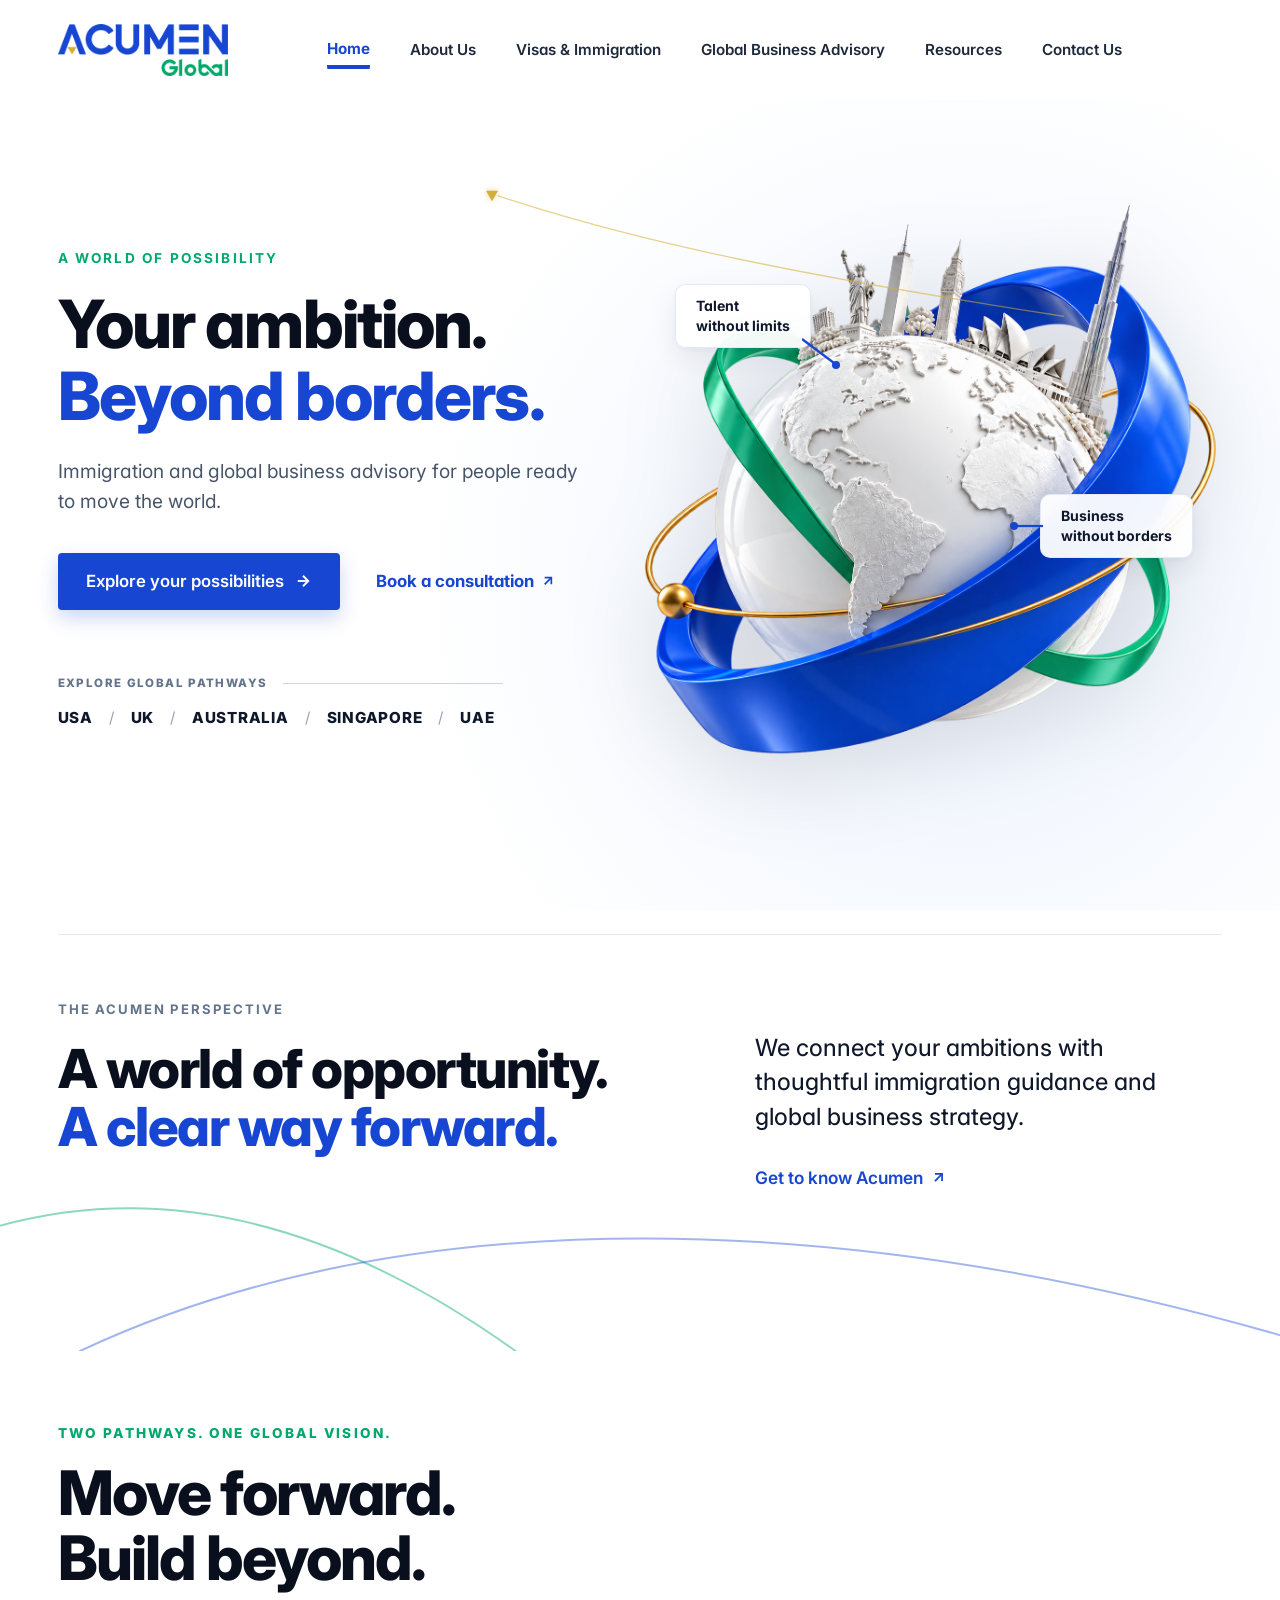
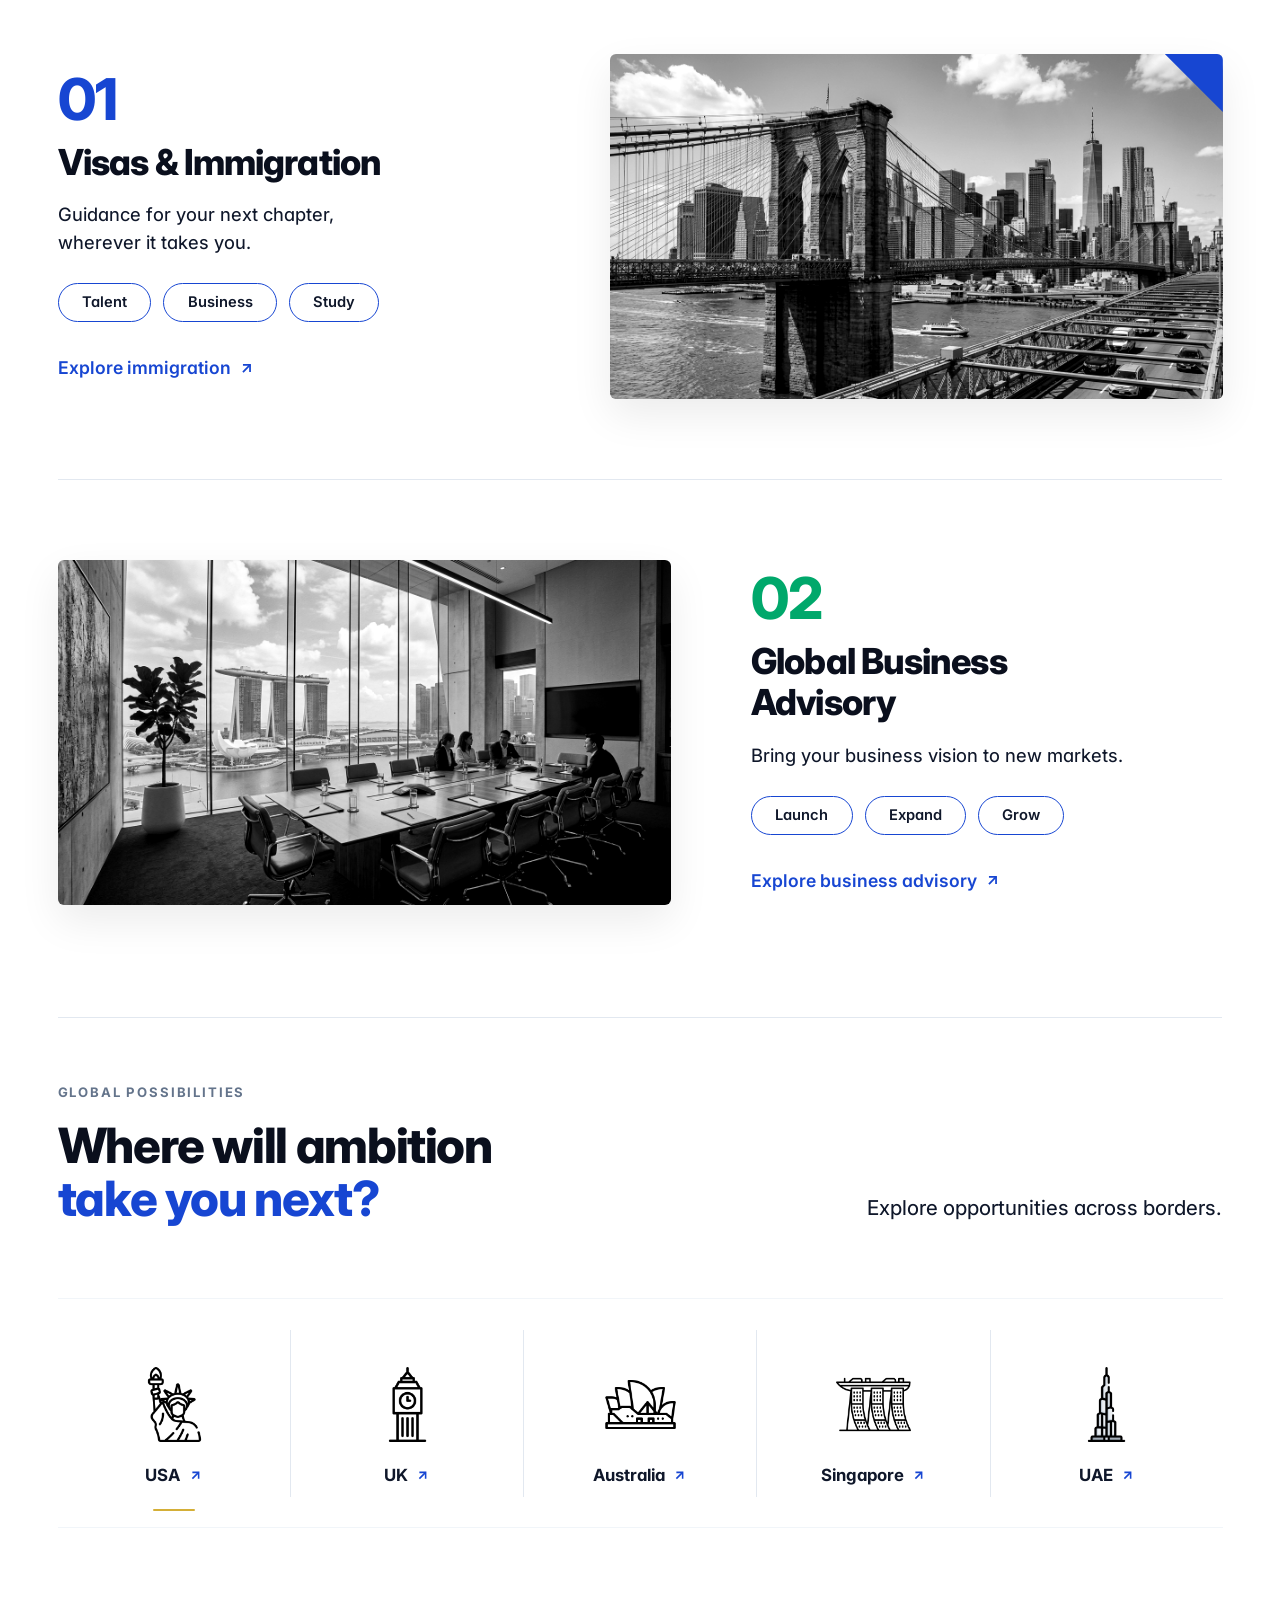
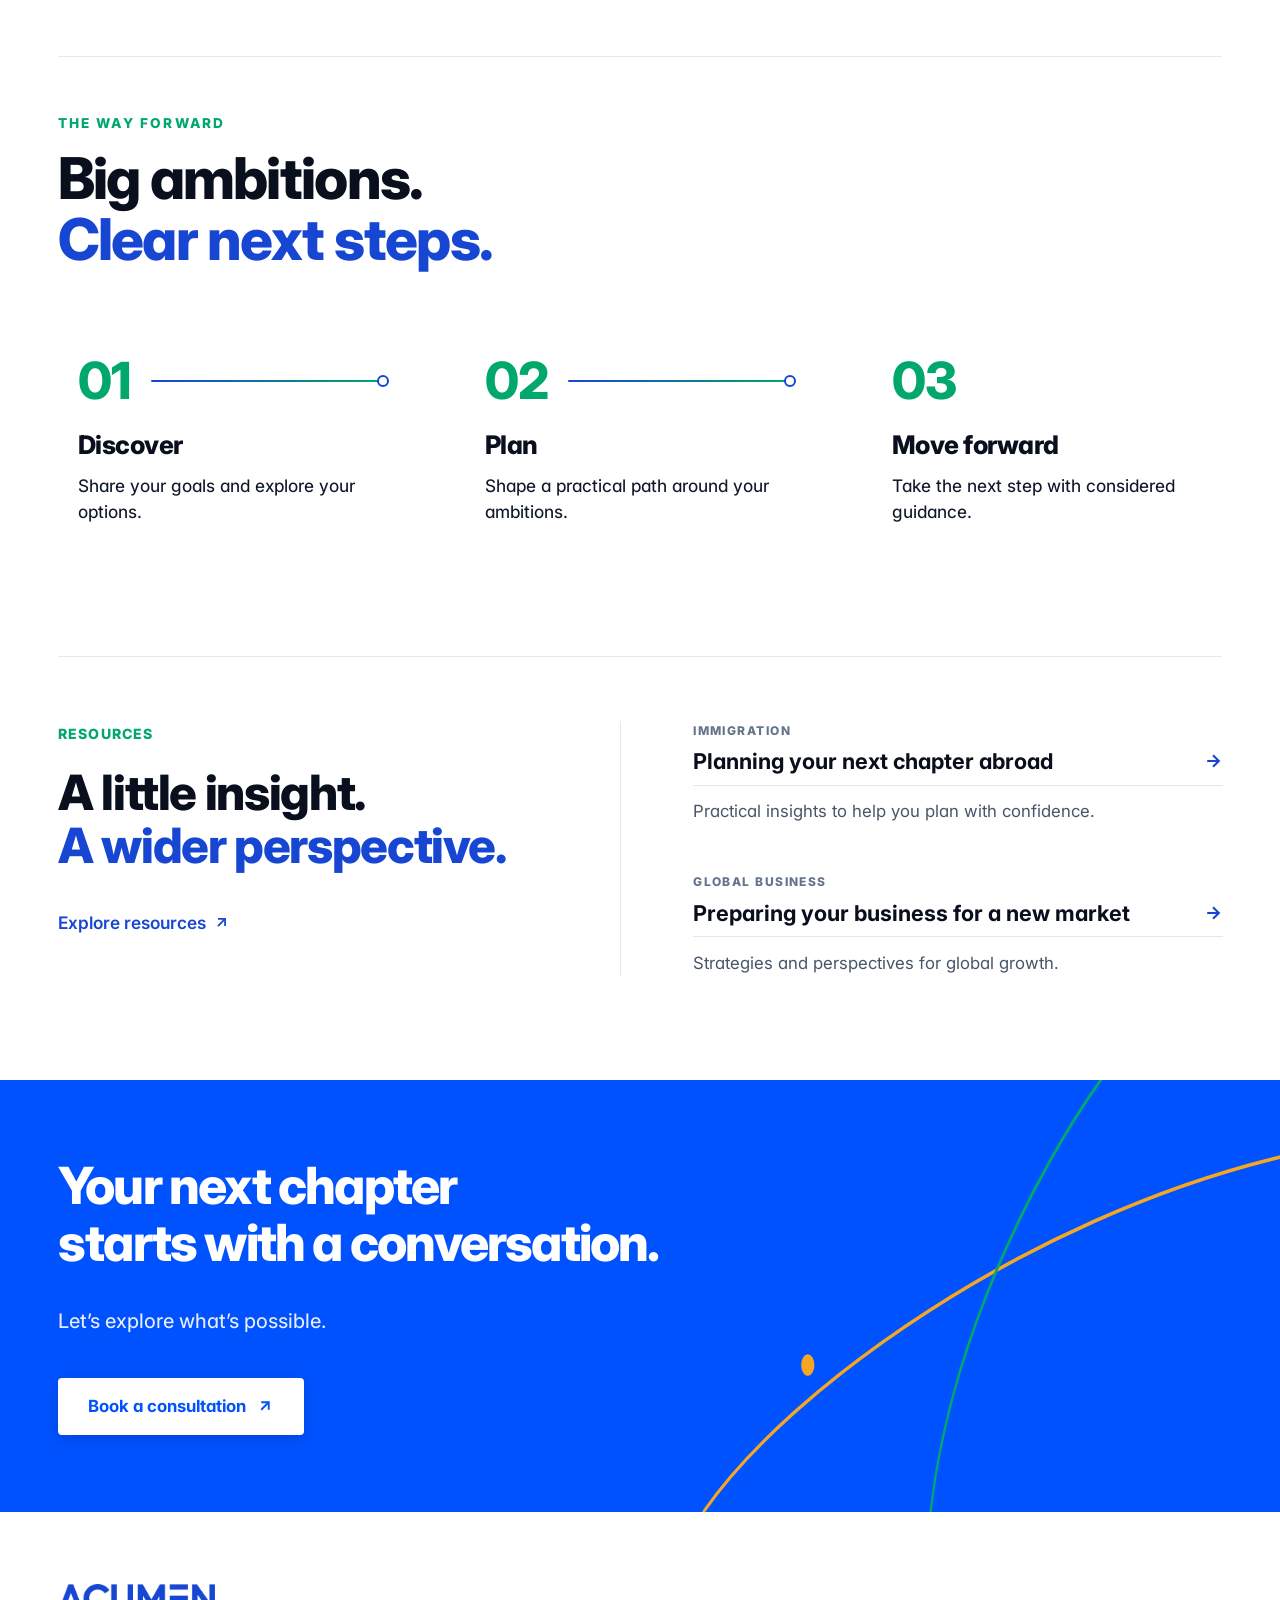
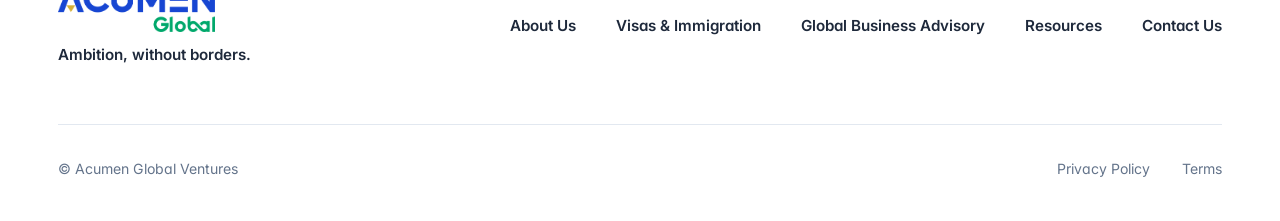
==== commit 2ef87e56: "Tone down home page animations: remove distracting particles, continuous laser beams, floating bobbi" ====
--- a/index.html
+++ b/index.html
@@ -11,9 +11,9 @@
   <link rel="icon" type="image/svg+xml" href="logo-primary-2026-09-17.png">
   
   <!-- Stylesheets -->
-  <link rel="stylesheet" href="css/style.css?v=12">
-  <link rel="stylesheet" href="css/components.css?v=12">
-  <link rel="stylesheet" href="css/responsive.css?v=12">
+  <link rel="stylesheet" href="css/style.css?v=18">
+  <link rel="stylesheet" href="css/components.css?v=18">
+  <link rel="stylesheet" href="css/responsive.css?v=18">
 </head>
 <body>
 
@@ -110,20 +110,15 @@
           </div>
         </div>
 
-        <!-- Right 3D Visual with Exact Connected Callout Badges & Golden Swoosh -->
+        <!-- Right 3D Visual with Connected Callout Badges & Golden Swoosh -->
         <div class="hero-visual-col">
-          <!-- Interactive Global Flight & Constellation Particle Canvas -->
-          <canvas class="hero-constellation-canvas" id="heroConstellationCanvas"></canvas>
-
           <div class="hero-globe-wrapper">
 
-            <!-- Golden Orbit Swoosh Line with Continuous Laser Beam -->
+            <!-- Golden Orbit Swoosh Line -->
             <svg class="globe-golden-swoosh" viewBox="0 0 800 700" fill="none" xmlns="http://www.w3.org/2000/svg">
               <polygon points="12,18 28,18 20,32" fill="#D4AF37" class="swoosh-marker"/>
               <!-- Base Orbit Track -->
-              <path d="M 28 25 C 180 75, 360 120, 780 185" stroke="rgba(212, 175, 55, 0.45)" stroke-width="1.3" stroke-linecap="round" fill="none"/>
-              <!-- Moving Golden Laser Beam -->
-              <path class="swoosh-laser-beam" d="M 28 25 C 180 75, 360 120, 780 185" stroke="#F4C430" stroke-width="2.2" stroke-linecap="round" fill="none"/>
+              <path d="M 28 25 C 180 75, 360 120, 780 185" stroke="rgba(212, 175, 55, 0.55)" stroke-width="1.8" stroke-linecap="round" fill="none"/>
             </svg>
 
             <!-- Top Badge: Talent without limits -->
@@ -193,16 +188,13 @@
 
     </div>
 
-    <!-- Bottom Sweeping Orbit Rings SVG Across Full Section with Animated Laser Paths -->
+    <!-- Bottom Sweeping Orbit Rings SVG Across Full Section -->
     <div class="perspective-orbit-arcs">
       <svg viewBox="0 0 1440 180" fill="none" xmlns="http://www.w3.org/2000/svg" preserveAspectRatio="none">
-        <!-- Green Arc Track & Traveling Laser Comet -->
-        <path d="M -20 60 C 160 10, 360 40, 580 180" stroke="rgba(0, 168, 107, 0.35)" stroke-width="1.8" stroke-linecap="round" fill="none"/>
-        <path class="arc-laser green-laser" d="M -20 60 C 160 10, 360 40, 580 180" stroke="#00A86B" stroke-width="2.6" stroke-linecap="round" fill="none"/>
-        
-        <!-- Blue Arc Track & Traveling Laser Comet -->
-        <path d="M 90 180 C 450 30, 950 30, 1500 180" stroke="rgba(23, 70, 210, 0.3)" stroke-width="1.8" stroke-linecap="round" fill="none"/>
-        <path class="arc-laser blue-laser" d="M 90 180 C 450 30, 950 30, 1500 180" stroke="#1746D2" stroke-width="2.6" stroke-linecap="round" fill="none"/>
+        <!-- Green Arc Track -->
+        <path d="M -20 60 C 160 10, 360 40, 580 180" stroke="rgba(0, 168, 107, 0.45)" stroke-width="2" stroke-linecap="round" fill="none"/>
+        <!-- Blue Arc Track -->
+        <path d="M 90 180 C 450 30, 950 30, 1500 180" stroke="rgba(23, 70, 210, 0.4)" stroke-width="2" stroke-linecap="round" fill="none"/>
       </svg>
     </div>
   </section>
@@ -494,21 +486,16 @@
 
   <!-- SECTION: CTA BANNER (YOUR NEXT CHAPTER) -->
   <section class="section-cta-banner">
-    <!-- Sweeping Orbit Graphic Across Full Banner with Dynamic Sonar Nodes -->
+    <!-- Sweeping Orbit Graphic Across Full Banner -->
     <div class="cta-banner-arcs">
       <svg viewBox="0 0 650 280" fill="none" xmlns="http://www.w3.org/2000/svg" preserveAspectRatio="none">
-        <!-- Golden Orbit Arc Track & Laser -->
-        <path d="M 40 280 C 130 200, 380 90, 650 50" stroke="rgba(245, 166, 35, 0.4)" stroke-width="2.5" stroke-linecap="round" fill="none"/>
-        <path class="cta-laser-gold" d="M 40 280 C 130 200, 380 90, 650 50" stroke="#F5A623" stroke-width="3.5" stroke-linecap="round" fill="none"/>
-        
-        <!-- Multi-tier Sonar Radar Rings around Golden Node -->
-        <circle cx="150" cy="185" r="28" fill="none" stroke="rgba(245, 166, 35, 0.35)" class="sonar-ring-outer"/>
-        <circle cx="150" cy="185" r="18" fill="none" stroke="rgba(245, 166, 35, 0.6)" class="sonar-ring-mid"/>
-        <circle cx="150" cy="185" r="9" fill="#F5A623" class="sonar-node-core"/>
-
-        <!-- Emerald Green Orbit Arc Track & Laser -->
-        <path d="M 280 280 C 300 170, 390 60, 460 0" stroke="rgba(0, 168, 107, 0.4)" stroke-width="2.5" stroke-linecap="round" fill="none"/>
-        <path class="cta-laser-green" d="M 280 280 C 300 170, 390 60, 460 0" stroke="#00A86B" stroke-width="3.2" stroke-linecap="round" fill="none"/>
+        <!-- Golden Orbit Arc Track -->
+        <path d="M 40 280 C 130 200, 380 90, 650 50" stroke="#F5A623" stroke-width="2.5" stroke-linecap="round" fill="none"/>
+        <!-- Golden Node -->
+        <circle cx="150" cy="185" r="7" fill="#F5A623"/>
+
+        <!-- Emerald Green Orbit Arc Track -->
+        <path d="M 280 280 C 300 170, 390 60, 460 0" stroke="#00A86B" stroke-width="2.5" stroke-linecap="round" fill="none"/>
       </svg>
     </div>
 
@@ -638,7 +625,7 @@
   </div>
 
   <!-- Scripts -->
-  <script src="js/main.js?v=12"></script>
-  <script src="js/eligibility.js?v=12"></script>
+  <script src="js/main.js?v=18"></script>
+  <script src="js/eligibility.js?v=18"></script>
 </body>
 </html>
--- a/css/style.css
+++ b/css/style.css
@@ -612,53 +612,21 @@
   animation: swooshAmbientGlow 6s ease-in-out infinite alternate;
 }
 
-/* Continuous Traveling Laser Beam along Golden Swoosh */
-.swoosh-laser-beam {
-  stroke-dasharray: 100 450;
-  animation: laserTravelSwoosh 3.8s linear infinite;
-  filter: drop-shadow(0 0 6px rgba(244, 196, 48, 0.95));
-}
-
-@keyframes laserTravelSwoosh {
-  0% {
-    stroke-dashoffset: 550;
-  }
-  100% {
-    stroke-dashoffset: -550;
-  }
-}
-
 .swoosh-marker {
-  animation: markerShimmer 2.5s ease-in-out infinite alternate;
-}
-
-@keyframes markerShimmer {
-  0% { filter: drop-shadow(0 0 2px rgba(212, 175, 55, 0.4)); transform: scale(1); }
-  100% { filter: drop-shadow(0 0 8px rgba(212, 175, 55, 1)); transform: scale(1.08); }
-}
-
-@keyframes swooshAmbientGlow {
-  0% { opacity: 0.85; filter: drop-shadow(0 0 0px rgba(212, 175, 55, 0)); }
-  100% { opacity: 1; filter: drop-shadow(0 0 8px rgba(212, 175, 55, 0.45)); }
+  filter: drop-shadow(0 0 4px rgba(212, 175, 55, 0.6));
 }
 
 .hero-visual-globe-img {
   width: 100%;
   height: auto;
   display: block;
-  filter: drop-shadow(0 30px 60px rgba(0, 0, 0, 0.14));
-  animation: heroGlobeBreath 7s ease-in-out infinite;
+  filter: drop-shadow(0 20px 45px rgba(0, 0, 0, 0.12));
   transform-origin: center;
-  transition: filter 0.4s ease;
+  transition: transform 0.4s ease, filter 0.4s ease;
 }
 
 .hero-globe-wrapper:hover .hero-visual-globe-img {
-  filter: drop-shadow(0 36px 70px rgba(23, 70, 210, 0.22));
-}
-
-@keyframes heroGlobeBreath {
-  0%, 100% { transform: translateY(0px) scale(1); }
-  50% { transform: translateY(-8px) scale(1.01); }
+  filter: drop-shadow(0 24px 50px rgba(23, 70, 210, 0.16));
 }
 
 @keyframes heroFadeSlideUp {
@@ -720,12 +688,6 @@
 .callout-badge.top-talent {
   top: 14%;
   left: 9%;
-  animation: floatTopTalent 5.5s ease-in-out infinite;
-}
-
-@keyframes floatTopTalent {
-  0%, 100% { transform: translateY(0) rotate(0deg); }
-  50% { transform: translateY(-8px) rotate(0.5deg); }
 }
 
 .badge-line-svg {
@@ -744,13 +706,6 @@
 .callout-badge.right-business {
   top: 51%;
   right: 5%;
-  animation: floatRightBusiness 6.5s ease-in-out infinite;
-  animation-delay: 1.2s;
-}
-
-@keyframes floatRightBusiness {
-  0%, 100% { transform: translateY(0) rotate(0deg); }
-  50% { transform: translateY(8px) rotate(-0.5deg); }
 }
 
 .badge-line-svg.right-line {
@@ -761,23 +716,8 @@
   height: 20px;
 }
 
-/* Radar pulse on badge connector dots */
 .badge-line-svg circle {
-  animation: pulseConnectorDot 2.2s ease-in-out infinite;
-  transform-origin: center;
-}
-
-@keyframes pulseConnectorDot {
-  0%, 100% {
-    r: 4;
-    fill: #1746D2;
-    filter: drop-shadow(0 0 0px rgba(23, 70, 210, 0));
-  }
-  50% {
-    r: 6;
-    fill: #2563EB;
-    filter: drop-shadow(0 0 10px rgba(37, 99, 235, 1));
-  }
+  fill: #1746D2;
 }
 
 /* ==========================================================================
@@ -900,35 +840,6 @@
   width: 100%;
   height: 100%;
   display: block;
-  animation: orbitArcsFloat 8s ease-in-out infinite alternate;
-}
-
-@keyframes orbitArcsFloat {
-  0% { transform: translateY(0px) scaleY(1); opacity: 0.9; }
-  100% { transform: translateY(-4px) scaleY(1.02); opacity: 1; }
-}
-
-/* Animated Traveling Laser Comets along Perspective Arcs */
-.arc-laser.green-laser {
-  stroke-dasharray: 120 500;
-  animation: laserTravelGreen 4.8s linear infinite;
-  filter: drop-shadow(0 0 8px rgba(0, 168, 107, 0.9));
-}
-
-@keyframes laserTravelGreen {
-  0% { stroke-dashoffset: 620; }
-  100% { stroke-dashoffset: -620; }
-}
-
-.arc-laser.blue-laser {
-  stroke-dasharray: 180 800;
-  animation: laserTravelBlue 5.5s linear infinite;
-  filter: drop-shadow(0 0 10px rgba(23, 70, 210, 0.9));
-}
-
-@keyframes laserTravelBlue {
-  0% { stroke-dashoffset: 980; }
-  100% { stroke-dashoffset: -980; }
 }
 
 /* ==========================================================================
@@ -1410,17 +1321,9 @@
 
 .connector-line {
   height: 2px;
-  background: linear-gradient(90deg, #1746D2 0%, #3D6CF0 35%, #00A86B 70%, #1746D2 100%);
-  background-size: 250% 100%;
-  animation: energyFlowBeam 3.5s linear infinite;
+  background: linear-gradient(90deg, #1746D2 0%, #00A86B 100%);
   width: 100%;
   border-radius: 2px;
-  box-shadow: 0 0 8px rgba(23, 70, 210, 0.35);
-}
-
-@keyframes energyFlowBeam {
-  0% { background-position: 100% 0; }
-  100% { background-position: -100% 0; }
 }
 
 .connector-dot {
@@ -1432,31 +1335,12 @@
   margin-left: -6px;
   flex-shrink: 0;
   position: relative;
-  transition: transform 0.3s cubic-bezier(0.16, 1, 0.3, 1), background-color 0.3s ease;
-  box-shadow: 0 0 10px rgba(23, 70, 210, 0.4);
-}
-
-.connector-dot::after {
-  content: '';
-  position: absolute;
-  top: -6px;
-  left: -6px;
-  right: -6px;
-  bottom: -6px;
-  border-radius: 50%;
-  background: rgba(23, 70, 210, 0.3);
-  animation: stepDotPulse 2.2s infinite cubic-bezier(0.16, 1, 0.3, 1);
-  pointer-events: none;
-}
-
-@keyframes stepDotPulse {
-  0% { transform: scale(0.7); opacity: 0.95; }
-  100% { transform: scale(2.6); opacity: 0; }
+  transition: transform 0.25s ease, background-color 0.25s ease;
 }
 
 .step-card:hover .connector-dot {
   background: #1746D2;
-  transform: scale(1.2);
+  transform: scale(1.15);
 }
 
 .step-title {
@@ -1755,82 +1639,20 @@
   display: block;
 }
 
-.cta-laser-gold {
-  stroke-dasharray: 120 500;
-  animation: laserTravelCtaGold 4.2s linear infinite;
-  filter: drop-shadow(0 0 10px rgba(245, 166, 35, 0.95));
-}
-
-@keyframes laserTravelCtaGold {
-  0% { stroke-dashoffset: 620; }
-  100% { stroke-dashoffset: -620; }
-}
-
-.cta-laser-green {
-  stroke-dasharray: 90 400;
-  animation: laserTravelCtaGreen 3.8s linear infinite;
-  filter: drop-shadow(0 0 10px rgba(0, 168, 107, 0.95));
-}
-
-@keyframes laserTravelCtaGreen {
-  0% { stroke-dashoffset: 490; }
-  100% { stroke-dashoffset: -490; }
-}
-
-/* Multi-tier Sonar Waves around Golden Node */
-.sonar-ring-outer {
-  animation: sonarWaveExpand 3.2s cubic-bezier(0.16, 1, 0.3, 1) infinite;
-  transform-origin: 150px 185px;
-}
-
-.sonar-ring-mid {
-  animation: sonarWaveExpand 3.2s cubic-bezier(0.16, 1, 0.3, 1) infinite 0.8s;
-  transform-origin: 150px 185px;
-}
-
-.sonar-node-core {
-  animation: sonarCoreGlow 2.4s ease-in-out infinite;
-  transform-origin: 150px 185px;
-}
-
-@keyframes sonarWaveExpand {
-  0% { transform: scale(0.6); opacity: 0.95; stroke-width: 2.5px; }
-  100% { transform: scale(3.2); opacity: 0; stroke-width: 0.5px; }
-}
-
-@keyframes sonarCoreGlow {
-  0%, 100% { transform: scale(1); filter: drop-shadow(0 0 4px rgba(245, 166, 35, 0.5)); }
-  50% { transform: scale(1.18); filter: drop-shadow(0 0 16px rgba(245, 166, 35, 1)); }
-}
-
-/* 3D Card Tilt Physics & Dynamic Specular Glare */
+/* Subtle, elegant card hover transitions */
 .landmark-card,
 .step-card,
 .resource-article-card,
 .pathway-image-box {
-  transform-style: preserve-3d;
-  perspective: 1000px;
-  position: relative;
-}
-
-.card-specular-glare {
-  position: absolute;
-  top: 0;
-  left: 0;
-  right: 0;
-  bottom: 0;
-  pointer-events: none;
-  border-radius: inherit;
-  opacity: 0;
-  transition: opacity 0.35s ease;
-  z-index: 10;
-  mix-blend-mode: overlay;
-}
-
-.landmark-card:hover .card-specular-glare,
-.step-card:hover .card-specular-glare,
-.resource-article-card:hover .card-specular-glare {
-  opacity: 1;
+  position: relative;
+  transition: transform 0.3s ease, box-shadow 0.3s ease, border-color 0.3s ease;
+}
+
+.landmark-card:hover,
+.step-card:hover,
+.resource-article-card:hover {
+  transform: translateY(-4px);
+  box-shadow: 0 12px 28px rgba(15, 23, 42, 0.08);
 }
 
 /* ==========================================================================
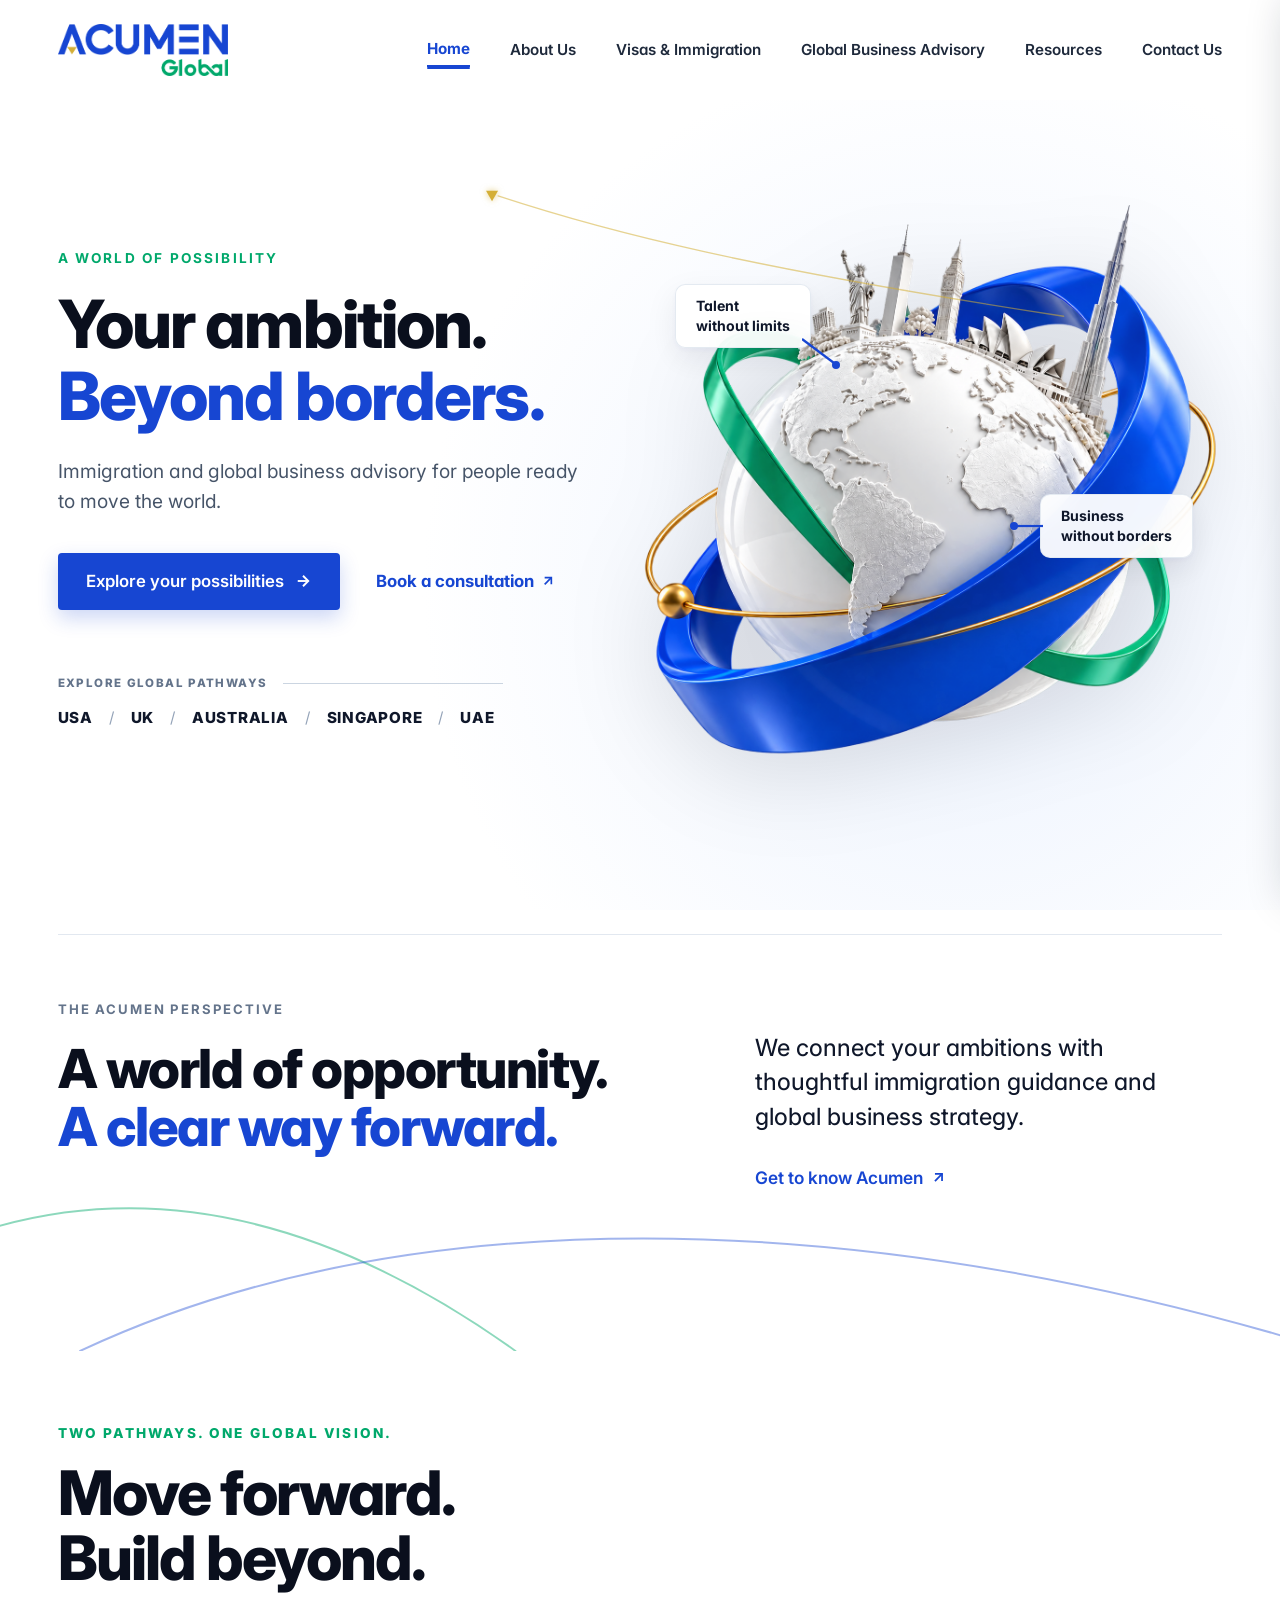
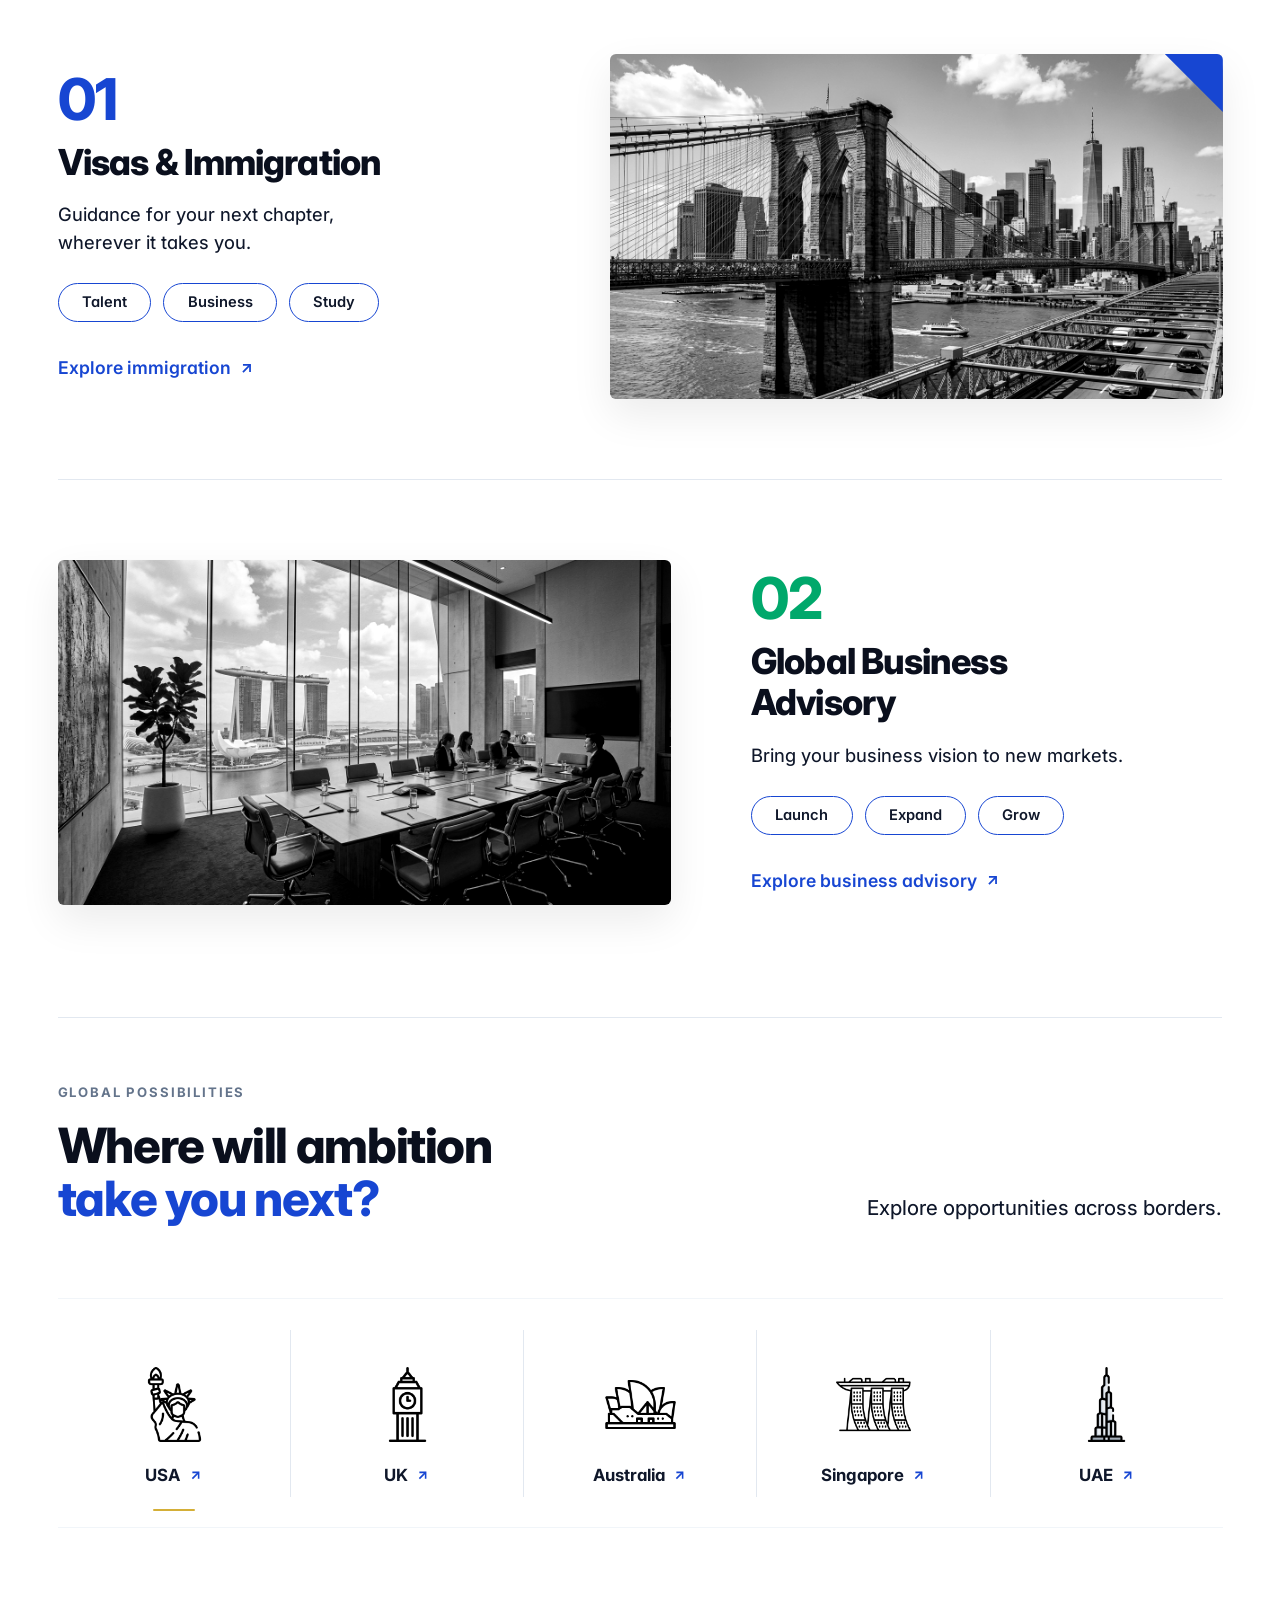
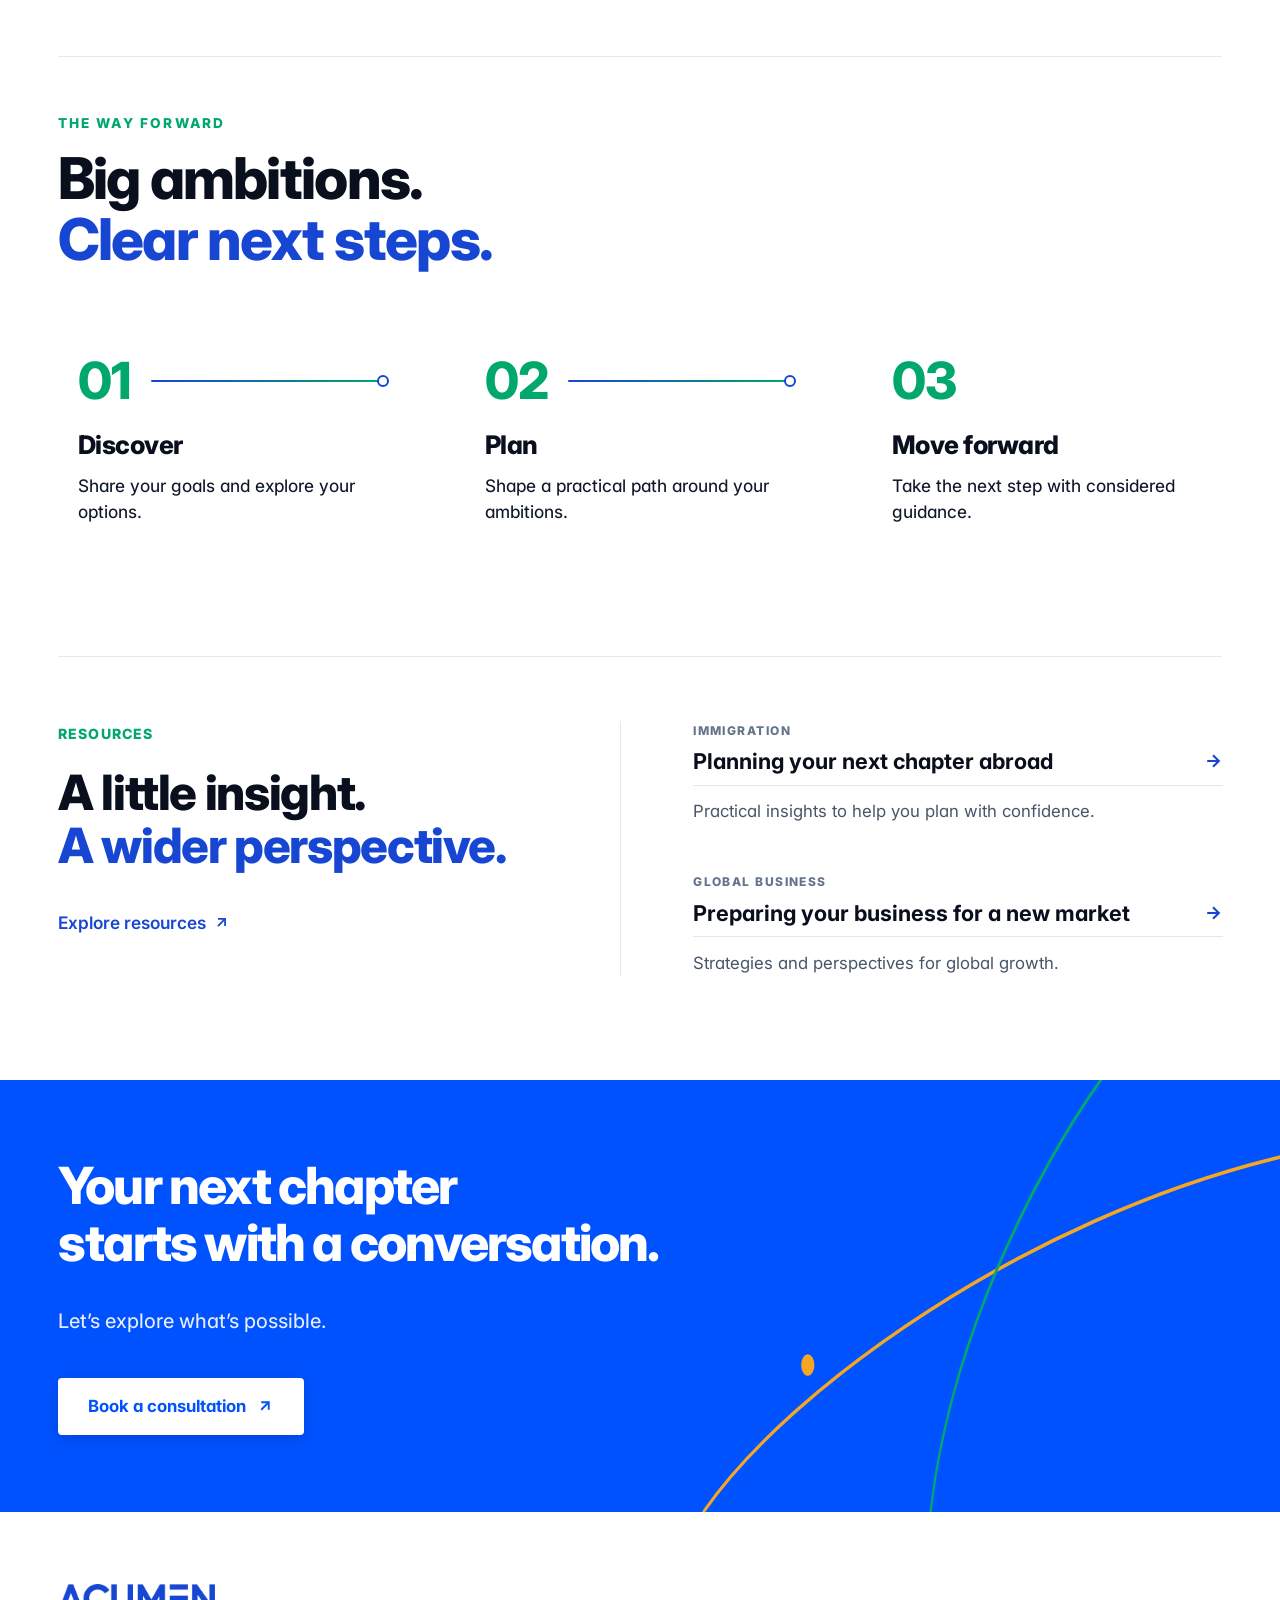
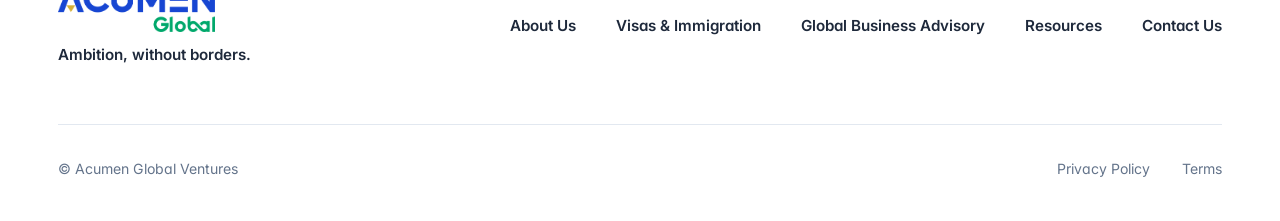
==== commit c3617439: "Setup and polish mobile hamburger burger menu and navigation drawer across all pages" ====
--- a/index.html
+++ b/index.html
@@ -42,22 +42,40 @@
   <!-- Mobile Navigation Drawer -->
   <div class="mobile-drawer-overlay"></div>
   <aside class="mobile-drawer" aria-label="Mobile Navigation Drawer">
-    <div>
+    <div class="mobile-drawer-top">
       <div class="mobile-drawer-header">
-        <img src="logo-primary-2026-09-17.png" alt="Acumen Global" style="height: 42px;">
-        <button class="mobile-drawer-close" aria-label="Close Menu" style="background:none; border:none; cursor:pointer; font-size: 1.5rem;">✕</button>
+        <img src="logo-primary-2026-09-17.png" alt="Acumen Global">
+        <button class="mobile-drawer-close" aria-label="Close Menu">✕</button>
       </div>
       <nav class="mobile-nav-links">
-        <a href="index.html" class="mobile-nav-link active">Home</a>
-        <a href="about.html" class="mobile-nav-link">About Us</a>
-        <a href="visas.html" class="mobile-nav-link">Visas & Immigration</a>
-        <a href="business.html" class="mobile-nav-link">Global Business Advisory</a>
-        <a href="resources.html" class="mobile-nav-link">Resources (Blog & FAQ)</a>
-        <a href="contact.html" class="mobile-nav-link">Contact Us</a>
+        <a href="index.html" class="mobile-nav-link active">
+          <span>Home</span>
+          <svg viewBox="0 0 24 24" fill="none" stroke="currentColor" stroke-width="2.5"><polyline points="9 18 15 12 9 6"/></svg>
+        </a>
+        <a href="about.html" class="mobile-nav-link">
+          <span>About Us</span>
+          <svg viewBox="0 0 24 24" fill="none" stroke="currentColor" stroke-width="2.5"><polyline points="9 18 15 12 9 6"/></svg>
+        </a>
+        <a href="visas.html" class="mobile-nav-link">
+          <span>Visas &amp; Immigration</span>
+          <svg viewBox="0 0 24 24" fill="none" stroke="currentColor" stroke-width="2.5"><polyline points="9 18 15 12 9 6"/></svg>
+        </a>
+        <a href="business.html" class="mobile-nav-link">
+          <span>Global Business Advisory</span>
+          <svg viewBox="0 0 24 24" fill="none" stroke="currentColor" stroke-width="2.5"><polyline points="9 18 15 12 9 6"/></svg>
+        </a>
+        <a href="resources.html" class="mobile-nav-link">
+          <span>Resources</span>
+          <svg viewBox="0 0 24 24" fill="none" stroke="currentColor" stroke-width="2.5"><polyline points="9 18 15 12 9 6"/></svg>
+        </a>
+        <a href="contact.html" class="mobile-nav-link">
+          <span>Contact Us</span>
+          <svg viewBox="0 0 24 24" fill="none" stroke="currentColor" stroke-width="2.5"><polyline points="9 18 15 12 9 6"/></svg>
+        </a>
       </nav>
     </div>
-    <div>
-      <a href="visas.html#assessment" class="btn btn-outline btn-block" style="margin-bottom: 0.75rem;">Check Eligibility</a>
+    <div class="mobile-drawer-bottom">
+      <a href="visas.html#assessment" class="btn btn-outline btn-block">Check Eligibility</a>
       <button class="btn btn-primary btn-block" data-modal-target="modal-consultation">Book Consultation</button>
     </div>
   </aside>
--- a/css/style.css
+++ b/css/style.css
@@ -352,6 +352,45 @@
   width: 100%;
 }
 
+/* Mobile Hamburger Button */
+.mobile-toggle {
+  display: none;
+  align-items: center;
+  justify-content: center;
+  width: 44px;
+  height: 44px;
+  padding: 0;
+  background: #FFFFFF;
+  border: 1.5px solid #E2E8F0;
+  border-radius: 10px;
+  color: #0F172A;
+  cursor: pointer;
+  outline: none;
+  transition: all 0.2s cubic-bezier(0.16, 1, 0.3, 1);
+  box-shadow: 0 1px 3px rgba(15, 23, 42, 0.06);
+}
+
+.mobile-toggle:hover {
+  background: #F8FAFC;
+  border-color: #1746D2;
+  color: #1746D2;
+  transform: translateY(-1px);
+  box-shadow: 0 4px 12px rgba(23, 70, 210, 0.12);
+}
+
+.mobile-toggle:active {
+  transform: scale(0.95);
+}
+
+.mobile-toggle svg {
+  width: 24px;
+  height: 24px;
+  stroke: currentColor;
+  stroke-width: 2.2;
+  stroke-linecap: round;
+  transition: transform 0.2s ease;
+}
+
 /* ==========================================================================
    HERO SECTION (FULL SCREEN WIDTH REPLICA)
    ========================================================================== */
@@ -1758,74 +1797,154 @@
   color: #1746D2;
 }
 
-/* Mobile Drawer */
+/* ==========================================================================
+   MOBILE NAVIGATION DRAWER
+   ========================================================================== */
+
+.mobile-drawer-overlay {
+  position: fixed;
+  inset: 0;
+  width: 100vw;
+  height: 100vh;
+  background: rgba(15, 23, 42, 0.65);
+  backdrop-filter: blur(8px);
+  -webkit-backdrop-filter: blur(8px);
+  z-index: 1050;
+  opacity: 0;
+  visibility: hidden;
+  transition: opacity 0.3s ease, visibility 0.3s ease;
+}
+
+.mobile-drawer-overlay.active {
+  opacity: 1;
+  visibility: visible;
+}
+
 .mobile-drawer {
   position: fixed;
   top: 0;
-  right: -100%;
-  width: 320px;
+  right: 0;
+  width: min(88vw, 360px);
   height: 100vh;
-  background: var(--color-bg-white);
-  box-shadow: -10px 0 30px rgba(0, 0, 0, 0.15);
+  height: 100dvh;
+  background: #FFFFFF;
+  box-shadow: -10px 0 40px rgba(15, 23, 42, 0.2);
   z-index: 1100;
-  padding: 2rem 1.5rem;
+  padding: 1.75rem 1.5rem;
   display: flex;
   flex-direction: column;
   justify-content: space-between;
-  transition: right var(--transition-smooth);
+  transform: translateX(105%);
+  transition: transform 0.35s cubic-bezier(0.16, 1, 0.3, 1);
+  overflow-y: auto;
+  overscroll-behavior: contain;
 }
 
 .mobile-drawer.active {
-  right: 0;
-}
-
-.mobile-drawer-overlay {
-  position: fixed;
-  top: 0;
-  left: 0;
-  width: 100vw;
-  height: 100vh;
-  background: rgba(10, 17, 40, 0.6);
-  backdrop-filter: blur(4px);
-  z-index: 1050;
-  opacity: 0;
-  visibility: hidden;
-  transition: all var(--transition-normal);
-}
-
-.mobile-drawer-overlay.active {
+  transform: translateX(0);
+}
+
+.mobile-drawer-top {
+  display: flex;
+  flex-direction: column;
+}
+
+.mobile-drawer-header {
+  display: flex;
+  justify-content: space-between;
+  align-items: center;
+  margin-bottom: 1.5rem;
+  padding-bottom: 1.25rem;
+  border-bottom: 1px solid #E2E8F0;
+}
+
+.mobile-drawer-header img {
+  height: 40px;
+  width: auto;
+  object-fit: contain;
+}
+
+.mobile-drawer-close {
+  width: 38px;
+  height: 38px;
+  border-radius: 8px;
+  border: 1px solid #E2E8F0;
+  background: #F8FAFC;
+  color: #64748B;
+  display: flex;
+  align-items: center;
+  justify-content: center;
+  font-size: 1.2rem;
+  font-weight: 700;
+  line-height: 1;
+  cursor: pointer;
+  transition: all 0.2s ease;
+}
+
+.mobile-drawer-close:hover {
+  background: #F1F5F9;
+  color: #0F172A;
+  border-color: #CBD5E1;
+  transform: rotate(90deg);
+}
+
+.mobile-nav-links {
+  display: flex;
+  flex-direction: column;
+  gap: 0.4rem;
+}
+
+.mobile-nav-link {
+  font-family: var(--font-heading);
+  font-size: 1.05rem;
+  font-weight: 600;
+  color: #1E293B;
+  display: flex;
+  align-items: center;
+  justify-content: space-between;
+  padding: 0.85rem 1rem;
+  border-radius: 8px;
+  text-decoration: none;
+  transition: all 0.2s ease;
+}
+
+.mobile-nav-link svg {
+  width: 16px;
+  height: 16px;
+  opacity: 0.45;
+  transition: transform 0.2s ease, opacity 0.2s ease;
+}
+
+.mobile-nav-link:hover {
+  background: #F8FAFC;
+  color: #1746D2;
+  padding-left: 1.25rem;
+}
+
+.mobile-nav-link:hover svg {
   opacity: 1;
-  visibility: visible;
-}
-
-.mobile-drawer-header {
-  display: flex;
-  justify-content: space-between;
-  align-items: center;
-  margin-bottom: 2rem;
-  padding-bottom: 1rem;
-  border-bottom: 1px solid var(--color-border);
-}
-
-.mobile-nav-links {
+  transform: translateX(3px);
+  stroke: #1746D2;
+}
+
+.mobile-nav-link.active {
+  background: rgba(23, 70, 210, 0.08);
+  color: #1746D2;
+  font-weight: 700;
+}
+
+.mobile-nav-link.active svg {
+  opacity: 1;
+  stroke: #1746D2;
+}
+
+.mobile-drawer-bottom {
+  margin-top: 2rem;
+  padding-top: 1.5rem;
+  border-top: 1px solid #E2E8F0;
   display: flex;
   flex-direction: column;
-  gap: 1.25rem;
-}
-
-.mobile-nav-link {
-  font-size: 1.15rem;
-  font-weight: 600;
-  color: var(--color-dark-800);
-  display: flex;
-  align-items: center;
-  justify-content: space-between;
-  padding: 0.5rem 0;
-}
-
-.mobile-nav-link.active,
-.mobile-nav-link:hover {
-  color: var(--color-primary);
+  gap: 0.75rem;
 }
 
 /* ==========================================================================
@@ -3799,14 +3918,24 @@
   padding: 3rem 0 0;
   border-bottom: 1px solid #E2E8F0;
   overflow: hidden;
+  width: 100%;
+}
+
+.contact-hero .container,
+.contact-main-section .container,
+.contact-faq-section .container,
+.contact-cta-banner .container {
+  width: 100%;
+  max-width: 100%;
+  padding: 0 clamp(1.5rem, 4.5vw, 5.5rem);
 }
 
 .contact-hero-container {
   display: flex;
   align-items: flex-end;
   justify-content: space-between;
-  max-width: 1280px;
-  margin: 0 auto;
+  width: 100%;
+  max-width: 100%;
   padding: 0 clamp(1.5rem, 4.5vw, 5.5rem);
   gap: 2rem;
 }
@@ -3877,6 +4006,7 @@
 .contact-main-section {
   padding: 4.5rem 0 5rem;
   background-color: #FFFFFF;
+  width: 100%;
 }
 
 .contact-main-container {
@@ -3884,8 +4014,8 @@
   grid-template-columns: 4.2fr 5.8fr;
   gap: clamp(2.5rem, 5vw, 5.5rem);
   align-items: flex-start;
-  max-width: 1280px;
-  margin: 0 auto;
+  width: 100%;
+  max-width: 100%;
   padding: 0 clamp(1.5rem, 4.5vw, 5.5rem);
 }
 
@@ -4252,10 +4382,9 @@
   align-items: center;
   justify-content: space-between;
   position: relative;
-  max-width: 1280px;
-  margin: 0 auto;
+  width: 100%;
+  max-width: 100%;
   padding: 0 clamp(1.5rem, 4.5vw, 5.5rem);
-  width: 100%;
   z-index: 2;
 }
 
@@ -4301,6 +4430,58 @@
   display: block;
 }
 
+/* Contact Us Page Responsive */
+@media (max-width: 991px) {
+  .contact-hero-container {
+    flex-direction: column;
+    align-items: flex-start;
+    gap: 2rem;
+  }
+
+  .contact-hero-left {
+    max-width: 100%;
+    padding-bottom: 0;
+  }
+
+  .contact-hero-right {
+    width: 100%;
+    justify-content: center;
+  }
+
+  .contact-main-container {
+    grid-template-columns: 1fr;
+    gap: 3rem;
+  }
+
+  .contact-left-col {
+    padding-right: 0;
+  }
+
+  .contact-cta-container {
+    flex-direction: column;
+    align-items: flex-start;
+    gap: 1.5rem;
+  }
+
+  .contact-cta-content {
+    max-width: 100%;
+  }
+
+  .contact-cta-arcs-wrap {
+    opacity: 0.35;
+  }
+}
+
+@media (max-width: 640px) {
+  .contact-form-row {
+    grid-template-columns: 1fr;
+  }
+
+  .contact-form-card {
+    padding: 1.5rem;
+  }
+}
+
 /* Navbar Active State Underline */
 .navbar .nav-link.active {
   color: #1746D2 !important;
@@ -4658,7 +4839,8 @@
   font-weight: 800;
   color: #E5A93C;
   letter-spacing: -0.01em;
-  min-width: 60px;
+  white-space: nowrap;
+  flex-shrink: 0;
 }
 
 .business-advisory-divider {
--- a/css/responsive.css
+++ b/css/responsive.css
@@ -69,13 +69,63 @@
 }
 
 @media (max-width: 992px) {
+  .hero-exact {
+    min-height: auto;
+    padding: 2rem 0 3.5rem 0;
+  }
+
+  .hero-exact-grid {
+    grid-template-columns: 1fr;
+    gap: 3rem;
+    text-align: center;
+  }
+
+  .hero-left-content {
+    max-width: 680px;
+    margin: 0 auto;
+  }
+
+  .hero-subtext {
+    margin-left: auto;
+    margin-right: auto;
+  }
+
+  .hero-buttons-row {
+    justify-content: center;
+    margin-bottom: 3rem;
+  }
+
+  .hero-pathways-bar {
+    display: flex;
+    flex-direction: column;
+    align-items: center;
+  }
+
+  .pathways-title-line {
+    justify-content: center;
+  }
+
+  .pathways-country-list {
+    justify-content: center;
+    flex-wrap: wrap;
+  }
+
+  .hero-globe-wrapper {
+    max-width: 540px;
+    margin: 0 auto;
+  }
+
+  .navbar {
+    padding: 1.15rem 0;
+  }
+
   .nav-menu,
   .top-bar {
     display: none;
   }
 
   .mobile-toggle {
-    display: flex;
+    display: inline-flex;
   }
 
   .pathway-row,
@@ -190,6 +240,151 @@
 }
 
 @media (max-width: 768px) {
+  /* Navbar & Brand Logo Mobile Sizing */
+  .navbar {
+    padding: 0.9rem 0;
+  }
+
+  .brand-logo img {
+    height: 42px;
+  }
+
+  .mobile-toggle {
+    width: 40px;
+    height: 40px;
+  }
+
+  /* Hero Section Mobile Optimization */
+  .hero-exact {
+    padding: 1.5rem 0 3rem 0;
+    min-height: auto;
+  }
+
+  .hero-exact-grid {
+    gap: 2.25rem;
+  }
+
+  .hero-left-content {
+    max-width: 100%;
+  }
+
+  .hero-tagline-kicker {
+    font-size: 0.78rem;
+    letter-spacing: 0.14em;
+    margin-bottom: 0.85rem;
+  }
+
+  .hero-main-heading {
+    font-size: clamp(2.2rem, 7.5vw, 2.9rem);
+    line-height: 1.12;
+    letter-spacing: -0.025em;
+    margin-bottom: 1.15rem;
+  }
+
+  .hero-subtext {
+    font-size: 1.05rem;
+    line-height: 1.55;
+    margin-bottom: 1.85rem;
+    max-width: 480px;
+  }
+
+  .hero-buttons-row {
+    flex-direction: column;
+    align-items: center;
+    gap: 0.85rem;
+    margin-bottom: 2.5rem;
+    width: 100%;
+  }
+
+  .btn-hero-solid {
+    width: 100%;
+    max-width: 320px;
+    justify-content: center;
+    padding: 0.95rem 1.5rem;
+    font-size: 1rem;
+  }
+
+  .btn-hero-text-link {
+    font-size: 1rem;
+    padding: 0.35rem 0.75rem;
+    justify-content: center;
+  }
+
+  .hero-pathways-bar {
+    width: 100%;
+  }
+
+  .pathways-title-line {
+    justify-content: center;
+    gap: 0.75rem;
+    margin-bottom: 0.75rem;
+  }
+
+  .pathways-title-line span {
+    font-size: 0.68rem;
+    letter-spacing: 0.1em;
+  }
+
+  .pathways-title-line .line {
+    width: 60px;
+  }
+
+  .pathways-country-list {
+    display: flex;
+    flex-wrap: wrap;
+    justify-content: center;
+    gap: 0.5rem 0.75rem;
+    font-size: 0.88rem;
+    max-width: 380px;
+    margin: 0 auto;
+  }
+
+  .hero-globe-wrapper {
+    max-width: 420px;
+    margin: 0 auto;
+  }
+
+  .globe-golden-swoosh {
+    top: -10%;
+    left: -10%;
+    width: 115%;
+    height: 110%;
+  }
+
+  .callout-badge {
+    padding: 0.55rem 0.85rem;
+    border-radius: 8px;
+    box-shadow: 0 8px 24px rgba(10, 17, 40, 0.1);
+  }
+
+  .callout-badge .badge-text {
+    font-size: 0.78rem;
+    line-height: 1.2;
+  }
+
+  .callout-badge.top-talent {
+    top: 8%;
+    left: 2%;
+  }
+
+  .callout-badge.right-business {
+    top: 48%;
+    right: 2%;
+  }
+
+  .badge-line-svg.top-line {
+    right: -24px;
+    bottom: -18px;
+    width: 30px;
+    height: 24px;
+  }
+
+  .badge-line-svg.right-line {
+    left: -22px;
+    width: 24px;
+    height: 16px;
+  }
+
   .section {
     padding: 4rem 0;
   }
@@ -255,16 +450,97 @@
 }
 
 @media (max-width: 480px) {
+  .navbar {
+    padding: 0.75rem 0;
+  }
+
+  .brand-logo img {
+    height: 36px;
+  }
+
+  .mobile-toggle {
+    width: 38px;
+    height: 38px;
+  }
+
+  .mobile-toggle svg {
+    width: 20px;
+    height: 20px;
+  }
+
+  /* Hero Section Small Mobile */
+  .hero-exact {
+    padding: 1rem 0 2.25rem 0;
+  }
+
+  .hero-exact-grid {
+    gap: 1.75rem;
+  }
+
+  .hero-main-heading {
+    font-size: clamp(1.95rem, 8.5vw, 2.45rem);
+    line-height: 1.15;
+    margin-bottom: 1rem;
+  }
+
+  .hero-subtext {
+    font-size: 0.95rem;
+    line-height: 1.5;
+    margin-bottom: 1.6rem;
+  }
+
+  .hero-buttons-row {
+    margin-bottom: 2rem;
+    gap: 0.75rem;
+  }
+
+  .btn-hero-solid {
+    max-width: 100%;
+    font-size: 0.95rem;
+    padding: 0.85rem 1.25rem;
+  }
+
+  .pathways-title-line .line {
+    display: none;
+  }
+
+  .pathways-country-list {
+    font-size: 0.8rem;
+    gap: 0.35rem 0.6rem;
+  }
+
+  .hero-globe-wrapper {
+    max-width: 310px;
+  }
+
+  .callout-badge {
+    padding: 0.4rem 0.65rem;
+    border-radius: 6px;
+  }
+
+  .callout-badge .badge-text {
+    font-size: 0.68rem;
+  }
+
+  .callout-badge.top-talent {
+    top: 4%;
+    left: 0%;
+  }
+
+  .callout-badge.right-business {
+    top: 52%;
+    right: 0%;
+  }
+
+  .badge-line-svg {
+    display: none;
+  }
+
   .landmarks-grid {
     grid-template-columns: repeat(2, 1fr);
     gap: 1.25rem;
   }
 
-  .callout-badge {
-    padding: 0.45rem 0.75rem;
-    font-size: 0.72rem;
-  }
-
   .badge-pointer.top-pointer {
     bottom: -16px;
     right: -18px;
@@ -296,22 +572,45 @@
 
 /* About Page Media Queries */
 @media (max-width: 991px) {
+  /* About Hero */
+  .about-hero {
+    padding: 2.5rem 0 3.5rem 0;
+  }
+
   .about-hero-grid {
     grid-template-columns: 1fr;
     gap: 3rem;
+  }
+
+  .about-hero-left {
+    max-width: 100%;
+  }
+
+  .about-hero-title {
+    font-size: clamp(2.6rem, 5.5vw, 3.5rem);
   }
 
   .about-hero-right {
     justify-content: center;
+    width: 100%;
   }
 
   .about-hero-visual-img {
     max-width: 100%;
   }
 
+  /* Our Perspective */
+  .about-perspective {
+    padding: 3rem 0 3.5rem 0;
+  }
+
   .about-perspective-grid {
     grid-template-columns: 1fr;
     gap: 2.5rem;
+  }
+
+  .about-perspective-left {
+    max-width: 100%;
   }
 
   .about-perspective-right {
@@ -321,14 +620,36 @@
     padding-top: 2rem;
   }
 
+  /* Our Foundation */
+  .about-foundation {
+    padding: 3.5rem 0 3.5rem 0;
+  }
+
   .about-foundation-grid {
     grid-template-columns: 1fr;
     gap: 2.5rem;
   }
 
+  .foundation-card:nth-child(2) {
+    border-left: none;
+    padding-left: 0;
+    border-top: 1px solid #E2E8F0;
+    padding-top: 2rem;
+  }
+
+  /* Our Values / Guides */
+  .about-guides-section {
+    padding: 3.5rem 0;
+  }
+
   .about-guides-grid {
     grid-template-columns: 1fr;
     gap: 3rem;
+  }
+
+  /* Who We Help */
+  .about-audience-section {
+    padding: 3.5rem 0 4rem 0;
   }
 
   .about-audience-grid {
@@ -346,9 +667,23 @@
     padding-top: 2rem;
   }
 
+  /* Working with Acumen (Process) */
+  .about-process-section {
+    padding: 3.5rem 0 3rem 0;
+  }
+
   .about-process-grid {
     grid-template-columns: 1fr;
     gap: 2.5rem;
+  }
+
+  .about-process-left {
+    padding-bottom: 0;
+    min-height: auto;
+  }
+
+  .about-process-arcs-img {
+    display: none;
   }
 
   .about-process-right {
@@ -356,18 +691,1144 @@
     padding-left: 0;
     border-top: 1px solid #E2E8F0;
     padding-top: 2rem;
+    padding-bottom: 2rem;
   }
 }
 
-@media (max-width: 640px) {
+@media (max-width: 768px) {
+  /* About Hero Mobile */
+  .about-hero {
+    padding: 1.5rem 0 2.75rem 0;
+  }
+
+  .about-hero-grid {
+    gap: 2.25rem;
+  }
+
+  .about-hero-kicker {
+    font-size: 0.78rem;
+    letter-spacing: 0.14em;
+    margin-bottom: 0.85rem;
+  }
+
+  .about-hero-title {
+    font-size: clamp(2.2rem, 7.5vw, 2.9rem);
+    line-height: 1.12;
+    letter-spacing: -0.025em;
+    margin-bottom: 1.25rem;
+  }
+
+  .about-hero-desc {
+    font-size: 1.05rem;
+    line-height: 1.55;
+    margin-bottom: 2rem;
+    max-width: 100%;
+  }
+
+  .about-hero-tagline {
+    font-size: 0.72rem;
+    letter-spacing: 0.14em;
+  }
+
+  /* Our Perspective Mobile */
+  .about-perspective {
+    padding: 2.5rem 0 3rem 0;
+  }
+
+  .about-perspective-kicker {
+    font-size: 0.78rem;
+    margin-bottom: 0.85rem;
+  }
+
+  .about-perspective-title {
+    font-size: clamp(2rem, 7vw, 2.6rem);
+    line-height: 1.12;
+  }
+
+  .about-perspective-headline {
+    font-size: 1.25rem;
+    line-height: 1.35;
+    margin-bottom: 1rem;
+  }
+
+  .about-perspective-text {
+    font-size: 1rem;
+    line-height: 1.6;
+    margin-bottom: 1.5rem;
+  }
+
+  /* Our Foundation Mobile */
+  .about-foundation {
+    padding: 2.5rem 0 3rem 0;
+  }
+
+  .about-foundation-header {
+    margin-bottom: 2rem;
+  }
+
+  .about-foundation-kicker {
+    font-size: 0.78rem;
+    margin-bottom: 0.75rem;
+  }
+
+  .about-foundation-title {
+    font-size: clamp(2rem, 7vw, 2.6rem);
+    line-height: 1.12;
+  }
+
+  .about-foundation-arcs {
+    width: 100%;
+    max-width: 360px;
+    height: auto;
+    opacity: 0.25;
+  }
+
+  .about-foundation-grid {
+    gap: 1.75rem;
+  }
+
   .foundation-card {
     gap: 1.25rem;
   }
 
+  .foundation-card:nth-child(2) {
+    padding-top: 1.75rem;
+  }
+
+  .foundation-num {
+    font-size: 2.75rem;
+  }
+
+  .foundation-subhead {
+    font-size: 0.72rem;
+  }
+
+  .foundation-desc {
+    font-size: 1.02rem;
+    line-height: 1.5;
+  }
+
+  /* Values / What Guides Us Mobile */
+  .about-guides-section {
+    padding: 2.5rem 0 3rem 0;
+  }
+
+  .about-guides-grid {
+    gap: 2.25rem;
+  }
+
+  .about-guides-kicker {
+    font-size: 0.78rem;
+    margin-bottom: 0.65rem;
+  }
+
+  .about-guides-title {
+    font-size: clamp(2rem, 7vw, 2.6rem);
+    line-height: 1.12;
+    margin-bottom: 1.5rem;
+  }
+
+  .about-guide-item {
+    gap: 1.25rem;
+    padding: 1.25rem 0;
+  }
+
+  .about-guide-icon-box {
+    width: 32px;
+    height: 32px;
+  }
+
+  .about-guide-icon-box svg {
+    width: 28px;
+    height: 28px;
+  }
+
+  .about-guide-info h3 {
+    font-size: 1.15rem;
+    margin-bottom: 0.25rem;
+  }
+
+  .about-guide-info p {
+    font-size: 0.95rem;
+    line-height: 1.5;
+  }
+
+  /* Who We Help Mobile */
+  .about-audience-section {
+    padding: 2.5rem 0 3rem 0;
+  }
+
+  .about-audience-header {
+    margin-bottom: 2rem;
+  }
+
+  .about-audience-kicker {
+    font-size: 0.78rem;
+    margin-bottom: 0.75rem;
+  }
+
+  .about-audience-title {
+    font-size: clamp(2rem, 7vw, 2.6rem);
+    line-height: 1.12;
+  }
+
+  .about-audience-grid {
+    gap: 1.5rem;
+  }
+
+  .about-audience-card {
+    gap: 1.25rem;
+  }
+
+  .about-audience-card:not(:first-child) {
+    padding-top: 1.5rem;
+  }
+
+  .about-audience-icon {
+    width: 36px;
+    height: 36px;
+  }
+
+  .about-audience-icon svg {
+    width: 30px;
+    height: 30px;
+  }
+
+  .about-audience-info h3 {
+    font-size: 1.15rem;
+    margin-bottom: 0.25rem;
+  }
+
+  .about-audience-info p {
+    font-size: 0.95rem;
+    line-height: 1.5;
+  }
+
+  /* Working with Acumen Mobile */
+  .about-process-section {
+    padding: 2.5rem 0 2rem 0;
+  }
+
+  .about-process-grid {
+    gap: 2rem;
+  }
+
+  .about-process-kicker {
+    font-size: 0.78rem;
+    margin-bottom: 0.85rem;
+  }
+
+  .about-process-title {
+    font-size: clamp(2rem, 7vw, 2.6rem);
+    line-height: 1.12;
+    margin-bottom: 1.25rem;
+  }
+
+  .about-process-right {
+    padding-top: 1.5rem;
+    padding-bottom: 1.5rem;
+  }
+
+  .about-process-step {
+    gap: 1.25rem;
+    padding: 1.25rem 0;
+  }
+
+  .about-step-num {
+    font-size: 2.4rem;
+  }
+
+  .about-step-info h3 {
+    font-size: 1.15rem;
+    margin-bottom: 0.25rem;
+  }
+
+  .about-step-info p {
+    font-size: 0.95rem;
+    line-height: 1.5;
+  }
+}
+
+@media (max-width: 480px) {
+  .about-hero {
+    padding: 1rem 0 2rem 0;
+  }
+
+  .about-hero-title {
+    font-size: clamp(1.95rem, 8.5vw, 2.45rem);
+    line-height: 1.15;
+  }
+
+  .about-hero-desc {
+    font-size: 0.98rem;
+  }
+
+  .about-perspective-title,
+  .about-foundation-title,
   .about-guides-title,
-  .about-foundation-title,
   .about-audience-title,
   .about-process-title {
-    font-size: 2.2rem;
+    font-size: clamp(1.85rem, 8vw, 2.3rem);
+  }
+
+  .foundation-num {
+    font-size: 2.4rem;
+  }
+
+  .about-step-num {
+    font-size: 2.1rem;
   }
 }
+
+/* ==========================================================================
+   VISAS & IMMIGRATION PAGE - COMPLETE MOBILE & TABLET OPTIMIZATION
+   ========================================================================== */
+
+@media (max-width: 991px) {
+  /* Visas Hero */
+  .visas-hero {
+    padding: 2.5rem 0 3.5rem 0;
+  }
+
+  .visas-hero-grid {
+    grid-template-columns: 1fr;
+    gap: 3rem;
+  }
+
+  .visas-hero-content {
+    max-width: 100%;
+  }
+
+  .visas-hero-title {
+    font-size: clamp(2.4rem, 5vw, 3.2rem);
+  }
+
+  .visas-hero-title .hero-line {
+    white-space: normal;
+  }
+
+  .visas-hero-visual-wrap {
+    justify-content: center;
+    width: 100%;
+  }
+
+  .visas-hero-img {
+    max-width: 100%;
+  }
+
+  /* 2x2 Services Grid (USA & Global) */
+  .visas-usa-section,
+  .visas-global-section {
+    padding: 3.5rem 0 4rem 0;
+  }
+
+  .visas-usa-heading,
+  .visas-global-heading {
+    margin-bottom: 2.5rem;
+  }
+
+  .visas-grid-2x2 {
+    grid-template-columns: 1fr;
+  }
+
+  .visa-service-card {
+    padding: 2rem 0;
+    border-right: none !important;
+    border-bottom: 1px solid #E2E8F0 !important;
+    width: 100%;
+  }
+
+  .visa-card-c2r2 {
+    border-bottom: none !important;
+  }
+
+  .visas-pathway-card {
+    padding: 2rem 0;
+    border-right: none !important;
+    border-bottom: 1px solid #E2E8F0 !important;
+    width: 100%;
+  }
+
+  .visas-pathway-card:last-child {
+    border-bottom: none !important;
+  }
+
+  /* Specialist Support */
+  .visas-support-section {
+    padding: 3.5rem 0 4.5rem 0;
+  }
+
+  .visas-support-heading {
+    margin-bottom: 2.5rem;
+  }
+
+  /* Next Step */
+  .visas-nextstep-section {
+    padding: 3.5rem 0 4rem 0;
+  }
+
+  .visas-nextstep-heading {
+    margin-bottom: 2.5rem;
+  }
+
+  .visas-nextstep-grid {
+    grid-template-columns: 1fr;
+    gap: 2.5rem;
+  }
+
+  .visas-nextstep-img-wrap {
+    max-width: 100%;
+  }
+
+  .visas-nextstep-steps {
+    border-left: none;
+    padding-left: 0;
+    border-top: 1px solid #E2E8F0;
+    padding-top: 2rem;
+  }
+
+  /* FAQ */
+  .visas-faq-section {
+    padding: 3.5rem 0 4.5rem 0;
+  }
+
+  .visas-faq-heading {
+    margin-bottom: 2.5rem;
+  }
+
+  /* CTA Banner */
+  .visas-cta-banner {
+    padding: 4.5rem 0;
+  }
+
+  .visas-cta-visual {
+    opacity: 0.35;
+  }
+}
+
+@media (max-width: 768px) {
+  /* Visas Hero Mobile */
+  .visas-hero {
+    padding: 1.5rem 0 2.75rem 0;
+  }
+
+  .visas-hero-grid {
+    gap: 2.25rem;
+  }
+
+  .visas-hero-kicker {
+    font-size: 0.78rem;
+    letter-spacing: 0.12em;
+    margin-bottom: 0.85rem;
+  }
+
+  .visas-hero-title {
+    font-size: clamp(2.2rem, 7.5vw, 2.9rem);
+    line-height: 1.12;
+    letter-spacing: -0.025em;
+    margin-bottom: 1.25rem;
+  }
+
+  .visas-hero-title .hero-line {
+    white-space: normal;
+  }
+
+  .visas-hero-desc {
+    font-size: 1.05rem;
+    line-height: 1.55;
+    margin-bottom: 2rem;
+    max-width: 100%;
+  }
+
+  .btn-visas-hero {
+    width: 100%;
+    max-width: 320px;
+    justify-content: center;
+    padding: 0.95rem 1.5rem;
+    font-size: 1rem;
+  }
+
+  /* Section Header Bars */
+  .visas-section-header {
+    gap: 0.75rem;
+    margin-bottom: 1.5rem;
+  }
+
+  .visas-section-tag {
+    font-size: 0.78rem;
+    letter-spacing: 0.04em;
+  }
+
+  .visas-section-header-sub {
+    display: none;
+  }
+
+  /* Section Headings */
+  .visas-usa-heading,
+  .visas-global-heading,
+  .visas-support-heading,
+  .visas-nextstep-heading,
+  .visas-faq-heading {
+    font-size: clamp(2rem, 7vw, 2.6rem);
+    line-height: 1.12;
+    margin-bottom: 2rem;
+  }
+
+  /* USA Services Cards */
+  .visas-usa-section {
+    padding: 2.5rem 0 3.5rem 0;
+  }
+
+  .visa-service-card {
+    padding: 1.5rem 0;
+  }
+
+  .visa-card-num {
+    font-size: 1rem;
+    margin-bottom: 0.4rem;
+  }
+
+  .visa-card-title {
+    font-size: clamp(1.4rem, 5vw, 1.75rem);
+    margin-bottom: 0.85rem;
+  }
+
+  .visa-card-link {
+    font-size: 0.95rem;
+  }
+
+  /* Global Pathways Cards */
+  .visas-global-section {
+    padding: 2.5rem 0 3.5rem 0;
+  }
+
+  .visas-pathway-card {
+    padding: 1.5rem 0;
+  }
+
+  .visas-pathway-card-inner {
+    display: flex;
+    align-items: flex-start;
+    gap: 1.25rem;
+  }
+
+  .visas-landmark-icon {
+    width: 58px;
+    height: 58px;
+  }
+
+  .visas-pathway-title {
+    font-size: 1.25rem;
+    margin-bottom: 0.25rem;
+  }
+
+  .visas-pathway-sub {
+    font-size: 0.88rem;
+    margin-bottom: 0.65rem;
+  }
+
+  /* Specialist Support */
+  .visas-support-section {
+    padding: 2.5rem 0 3.5rem 0;
+  }
+
+  .visas-support-row {
+    grid-template-columns: 42px 1fr auto;
+    gap: 0.85rem;
+    padding: 1.5rem 0;
+  }
+
+  .visas-support-num {
+    font-size: 1.05rem;
+  }
+
+  .visas-support-info h3 {
+    font-size: 1.15rem;
+    line-height: 1.3;
+    margin-bottom: 0.3rem;
+  }
+
+  .visas-support-info p {
+    font-size: 0.92rem;
+    line-height: 1.5;
+  }
+
+  .visas-support-arrow svg {
+    width: 22px;
+    height: 22px;
+  }
+
+  .visas-support-decor {
+    width: 180px;
+    height: 135px;
+    opacity: 0.25;
+    right: -10px;
+    bottom: -15px;
+  }
+
+  /* Next Step */
+  .visas-nextstep-section {
+    padding: 2.5rem 0 3.5rem 0;
+  }
+
+  .visas-nextstep-steps {
+    padding-top: 1.75rem;
+  }
+
+  .visas-nextstep-item {
+    grid-template-columns: 42px 1fr;
+    gap: 0.85rem;
+    padding: 1.35rem 0;
+  }
+
+  .visas-nextstep-num {
+    font-size: 1.05rem;
+  }
+
+  .visas-nextstep-info h3 {
+    font-size: 1.15rem;
+    margin-bottom: 0.25rem;
+  }
+
+  .visas-nextstep-info p {
+    font-size: 0.92rem;
+    line-height: 1.5;
+  }
+
+  /* FAQ */
+  .visas-faq-section {
+    padding: 2.5rem 0 3.5rem 0;
+  }
+
+  .visas-faq-item {
+    padding: 1.35rem 0;
+  }
+
+  .visas-faq-question {
+    gap: 1rem;
+  }
+
+  .visas-faq-question h3 {
+    font-size: 1.1rem;
+    line-height: 1.35;
+  }
+
+  .visas-faq-icon {
+    font-size: 1.6rem;
+  }
+
+  .visas-faq-answer p {
+    font-size: 0.95rem;
+    line-height: 1.6;
+  }
+
+  /* CTA Banner */
+  .visas-cta-banner {
+    padding: 3.5rem 0;
+  }
+
+  .visas-cta-heading {
+    font-size: clamp(2rem, 7vw, 2.75rem);
+    margin-bottom: 1.5rem;
+  }
+
+  .btn-visas-cta-white {
+    width: 100%;
+    max-width: 320px;
+    justify-content: center;
+  }
+
+  .visas-cta-visual {
+    opacity: 0.25;
+  }
+}
+
+@media (max-width: 480px) {
+  .visas-hero {
+    padding: 1rem 0 2rem 0;
+  }
+
+  .visas-hero-title {
+    font-size: clamp(1.95rem, 8.5vw, 2.45rem);
+    line-height: 1.15;
+  }
+
+  .visas-hero-desc {
+    font-size: 0.98rem;
+  }
+
+  .btn-visas-hero {
+    max-width: 100%;
+    font-size: 0.95rem;
+    padding: 0.88rem 1.25rem;
+  }
+
+  .visas-usa-heading,
+  .visas-global-heading,
+  .visas-support-heading,
+  .visas-nextstep-heading,
+  .visas-faq-heading {
+    font-size: clamp(1.85rem, 8vw, 2.3rem);
+  }
+
+  .visa-card-title {
+    font-size: 1.35rem;
+  }
+
+  .visas-pathway-card-inner {
+    gap: 1rem;
+  }
+
+  .visas-landmark-icon {
+    width: 48px;
+    height: 48px;
+  }
+
+  .visas-pathway-title {
+    font-size: 1.15rem;
+  }
+
+  .visas-support-row {
+    grid-template-columns: 36px 1fr auto;
+    gap: 0.65rem;
+  }
+
+  .visas-nextstep-item {
+    grid-template-columns: 36px 1fr;
+    gap: 0.65rem;
+  }
+}
+
+/* ==========================================================================
+   GLOBAL BUSINESS ADVISORY PAGE - COMPLETE MOBILE & TABLET OPTIMIZATION
+   ========================================================================== */
+
+@media (max-width: 991px) {
+  /* Business Hero */
+  .business-hero {
+    padding: 2.5rem 0 3.5rem 0;
+  }
+
+  .business-hero-grid {
+    grid-template-columns: 1fr;
+    gap: 3rem;
+  }
+
+  .business-hero-content {
+    max-width: 100%;
+  }
+
+  .business-hero-title {
+    font-size: clamp(2.4rem, 5vw, 3.2rem);
+  }
+
+  .business-hero-visual-wrap {
+    justify-content: center;
+    width: 100%;
+  }
+
+  .business-hero-img {
+    max-width: 100%;
+  }
+
+  /* Company Setup Sections */
+  .business-destinations-section,
+  .business-destinations-more {
+    padding: 3rem 0 3.5rem 0;
+  }
+
+  .business-grid-2x2 {
+    grid-template-columns: 1fr;
+    row-gap: 1.5rem;
+  }
+
+  .business-grid-2x2::before {
+    display: none;
+  }
+
+  .business-service-card {
+    padding: 1.5rem 0;
+    border-bottom: 1px solid #E2E8F0;
+  }
+
+  .business-service-card:last-child {
+    border-bottom: none;
+  }
+
+  /* Global Advisory 09—11 Section */
+  .business-advisory-section {
+    padding: 3.5rem 0 4.5rem 0;
+  }
+
+  .business-advisory-section .business-section-title {
+    margin-bottom: 2.5rem;
+  }
+
+  .business-advisory-row {
+    padding: 1.75rem 0;
+  }
+
+  .business-advisory-num {
+    font-size: 1.4rem;
+    white-space: nowrap;
+    flex-shrink: 0;
+    min-width: auto;
+  }
+
+  .business-advisory-divider {
+    height: 44px;
+  }
+
+  /* A Thoughtful Start (Process) */
+  .business-process-section {
+    padding: 3.5rem 0 4rem 0;
+  }
+
+  .business-process-grid {
+    grid-template-columns: 1fr;
+    gap: 2.5rem;
+    margin-top: 2rem;
+  }
+
+  .business-process-visual {
+    justify-content: center;
+    width: 100%;
+  }
+
+  .business-process-img {
+    max-width: 100%;
+  }
+
+  /* FAQ */
+  .business-faq-section {
+    padding: 3.5rem 0 4.5rem 0;
+  }
+
+  .business-faq-title {
+    margin-bottom: 2.5rem;
+  }
+}
+
+@media (max-width: 768px) {
+  /* Business Hero Mobile */
+  .business-hero {
+    padding: 1.5rem 0 2.75rem 0;
+  }
+
+  .business-hero-grid {
+    gap: 2.25rem;
+  }
+
+  .business-kicker {
+    font-size: 0.78rem;
+    letter-spacing: 0.08em;
+    margin-bottom: 0.85rem;
+  }
+
+  .business-hero-title {
+    font-size: clamp(2.2rem, 7.5vw, 2.9rem);
+    line-height: 1.12;
+    letter-spacing: -0.025em;
+    margin-bottom: 1.25rem;
+  }
+
+  .business-hero-desc {
+    font-size: 1.05rem;
+    line-height: 1.55;
+    margin-bottom: 2rem;
+    max-width: 100%;
+  }
+
+  .btn-business-hero {
+    width: 100%;
+    max-width: 320px;
+    justify-content: center;
+    padding: 0.95rem 1.5rem;
+    font-size: 1rem;
+  }
+
+  /* Section Titles & Descs */
+  .business-section-rule {
+    margin-bottom: 1.25rem;
+  }
+
+  .business-section-title {
+    font-size: clamp(2rem, 7vw, 2.6rem);
+    line-height: 1.12;
+    margin-bottom: 1rem;
+  }
+
+  .business-section-desc {
+    font-size: 1.02rem;
+    line-height: 1.55;
+    margin-bottom: 2rem;
+    max-width: 100%;
+  }
+
+  /* Company Setup Cards */
+  .business-destinations-section,
+  .business-destinations-more {
+    padding: 2.5rem 0 3rem 0;
+  }
+
+  .business-service-card {
+    gap: 1.25rem;
+    padding: 1.25rem 0;
+    align-items: flex-start;
+  }
+
+  .business-card-icon-wrap {
+    width: 62px;
+    height: 62px;
+  }
+
+  .business-card-divider {
+    height: 52px;
+  }
+
+  .business-card-num {
+    font-size: 0.88rem;
+  }
+
+  .business-card-title {
+    font-size: 1.25rem;
+    line-height: 1.25;
+    margin-bottom: 0.45rem;
+  }
+
+  .business-card-link {
+    font-size: 0.95rem;
+  }
+
+  /* Global Advisory 09—11 Section Mobile */
+  .business-advisory-section {
+    padding: 2.5rem 0 3.5rem 0;
+  }
+
+  .business-advisory-section .business-section-title {
+    margin-bottom: 1.85rem;
+  }
+
+  .business-advisory-row {
+    padding: 1.25rem 0;
+    gap: 0.75rem;
+    align-items: center;
+  }
+
+  .business-advisory-left {
+    gap: 0.85rem;
+    align-items: center;
+    flex: 1;
+    min-width: 0;
+  }
+
+  .business-advisory-num {
+    font-size: 1.25rem;
+    font-weight: 800;
+    white-space: nowrap !important;
+    flex-shrink: 0;
+    min-width: auto;
+    letter-spacing: -0.01em;
+  }
+
+  .business-advisory-divider {
+    height: 38px;
+    flex-shrink: 0;
+  }
+
+  .business-advisory-text-wrap {
+    flex: 1;
+    gap: 0.2rem;
+    min-width: 0;
+  }
+
+  .business-advisory-heading {
+    font-size: 1.12rem;
+    line-height: 1.28;
+    letter-spacing: -0.015em;
+  }
+
+  .business-advisory-sub {
+    font-size: 0.88rem;
+    line-height: 1.45;
+  }
+
+  .business-advisory-arrow {
+    flex-shrink: 0;
+    padding-right: 0;
+  }
+
+  .business-advisory-arrow svg {
+    width: 22px;
+    height: 22px;
+  }
+
+  .business-advisory-arcs {
+    width: 180px;
+    height: 80px;
+    opacity: 0.25;
+  }
+
+  /* A Thoughtful Start (Process) Mobile */
+  .business-process-section {
+    padding: 2.5rem 0 3.5rem 0;
+  }
+
+  .business-process-grid {
+    gap: 2rem;
+    margin-top: 1.5rem;
+  }
+
+  .business-process-step {
+    gap: 1rem;
+    padding: 1.25rem 0;
+    align-items: flex-start;
+  }
+
+  .business-step-icon-wrap {
+    width: 48px;
+    height: 48px;
+  }
+
+  .business-step-divider {
+    height: 48px;
+  }
+
+  .business-step-num {
+    font-size: 0.88rem;
+  }
+
+  .business-step-title {
+    font-size: 1.15rem;
+    line-height: 1.3;
+    margin-bottom: 0.35rem;
+  }
+
+  .business-step-desc {
+    font-size: 0.92rem;
+    line-height: 1.5;
+  }
+
+  /* FAQ Mobile */
+  .business-faq-section {
+    padding: 2.5rem 0 3.5rem 0;
+  }
+
+  .business-faq-title {
+    font-size: clamp(2rem, 7vw, 2.6rem);
+    margin-bottom: 1.85rem;
+  }
+
+  .business-faq-question {
+    padding: 1.15rem 0;
+    gap: 0.75rem;
+  }
+
+  .business-faq-left {
+    gap: 0.75rem;
+  }
+
+  .business-faq-icon-wrap {
+    width: 32px;
+    height: 32px;
+  }
+
+  .business-faq-divider {
+    height: 28px;
+  }
+
+  .business-faq-question h3 {
+    font-size: 1.05rem;
+    line-height: 1.35;
+  }
+
+  .business-faq-chevron svg {
+    width: 18px;
+    height: 18px;
+  }
+
+  .business-faq-answer p {
+    font-size: 0.95rem;
+    line-height: 1.6;
+  }
+}
+
+@media (max-width: 480px) {
+  .business-hero {
+    padding: 1rem 0 2rem 0;
+  }
+
+  .business-hero-title {
+    font-size: clamp(1.95rem, 8.5vw, 2.45rem);
+    line-height: 1.15;
+  }
+
+  .business-hero-desc {
+    font-size: 0.98rem;
+  }
+
+  .btn-business-hero {
+    max-width: 100%;
+    font-size: 0.95rem;
+    padding: 0.88rem 1.25rem;
+  }
+
+  .business-section-title,
+  .business-faq-title {
+    font-size: clamp(1.85rem, 8vw, 2.3rem);
+  }
+
+  .business-service-card {
+    gap: 0.85rem;
+  }
+
+  .business-card-icon-wrap {
+    width: 50px;
+    height: 50px;
+  }
+
+  .business-card-divider {
+    height: 42px;
+  }
+
+  .business-card-title {
+    font-size: 1.15rem;
+  }
+
+  .business-advisory-row {
+    padding: 1.1rem 0;
+  }
+
+  .business-advisory-left {
+    gap: 0.65rem;
+  }
+
+  .business-advisory-num {
+    font-size: 1.15rem;
+  }
+
+  .business-advisory-divider {
+    height: 32px;
+  }
+
+  .business-advisory-heading {
+    font-size: 1.02rem;
+  }
+
+  .business-process-step {
+    gap: 0.85rem;
+  }
+
+  .business-step-icon-wrap {
+    width: 42px;
+    height: 42px;
+  }
+
+  .business-step-divider {
+    height: 42px;
+  }
+
+  .business-step-title {
+    font-size: 1.08rem;
+  }
+}
